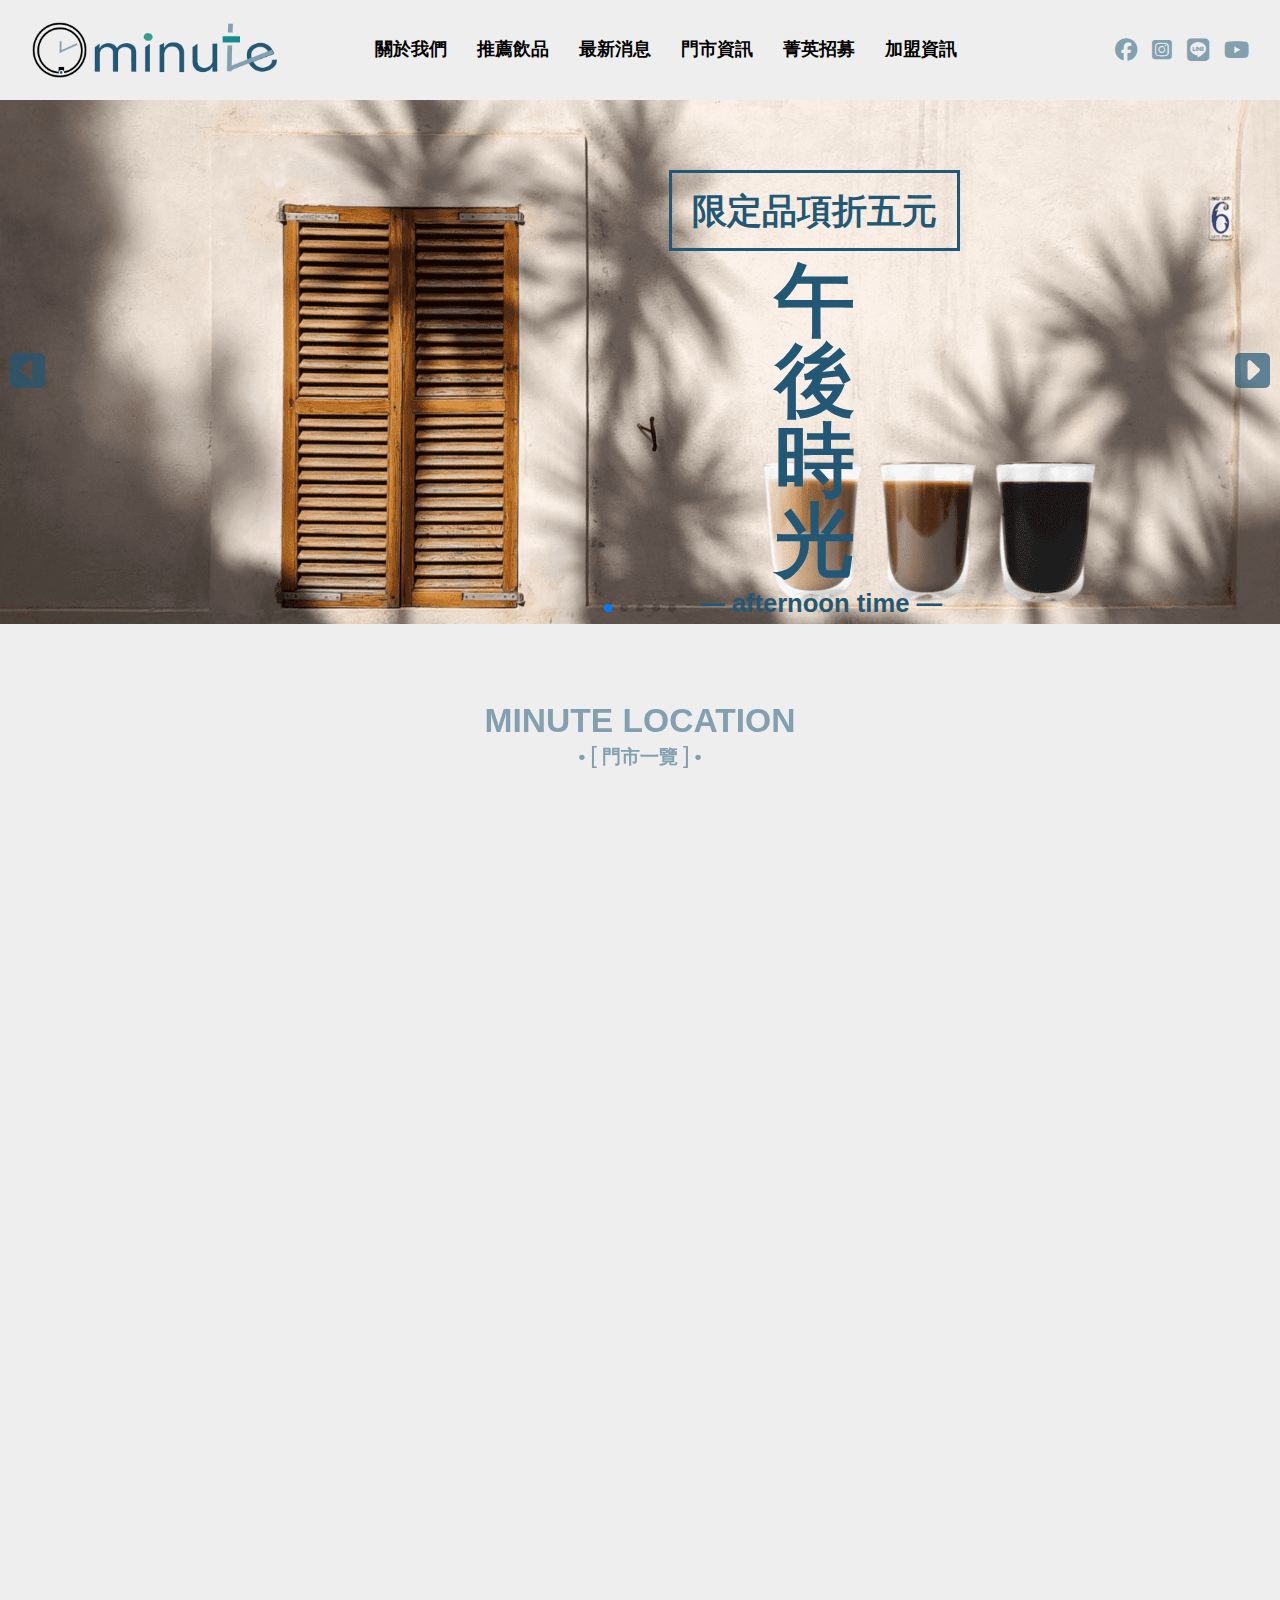
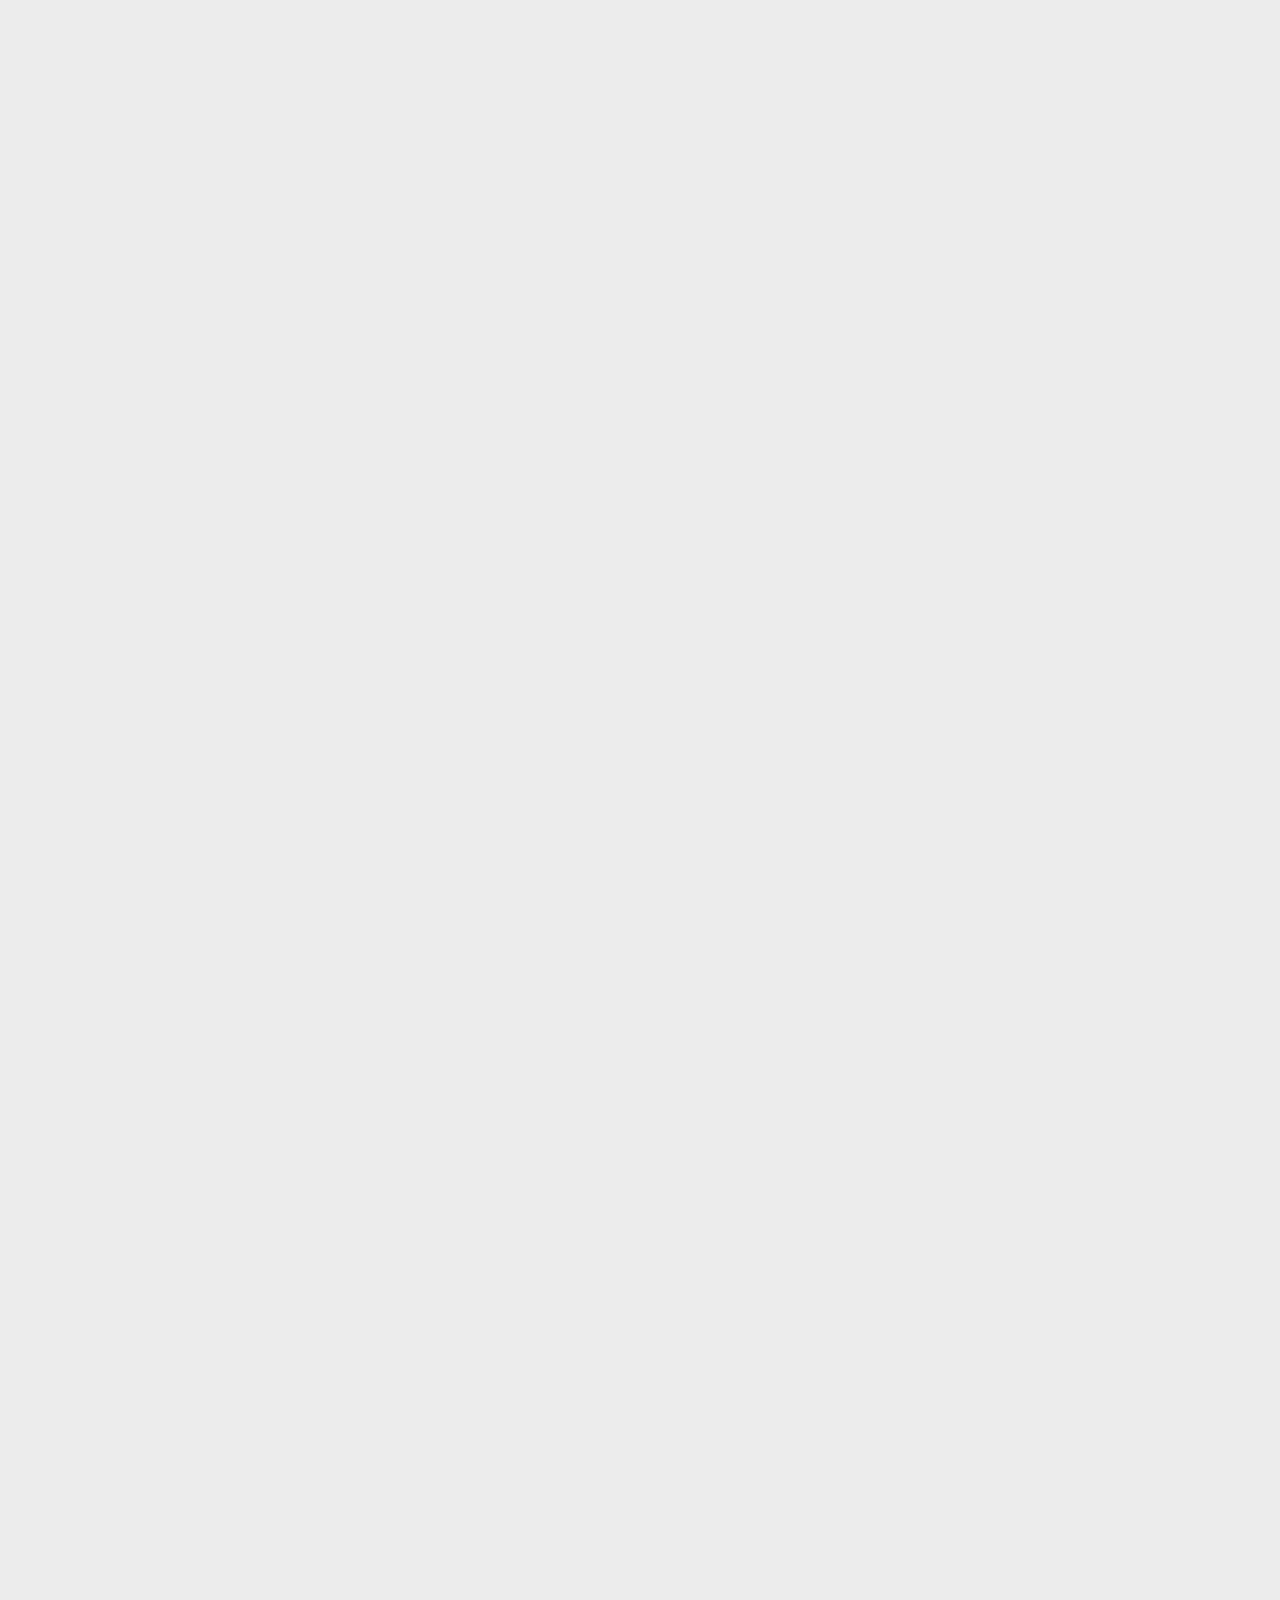
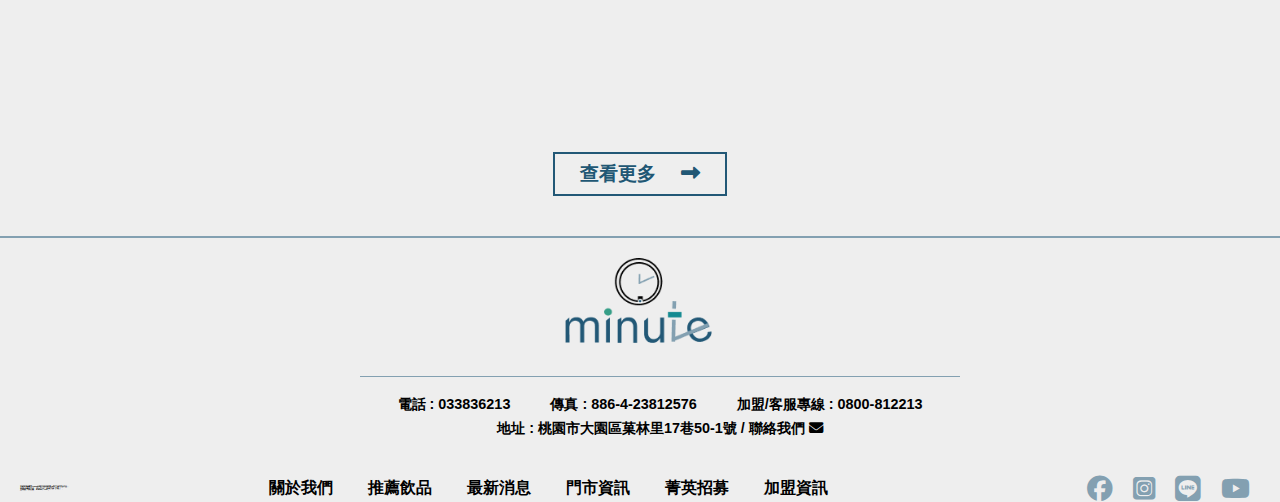
==== index.html @ 70ff66c8 "個專第一次上傳" ====
<!DOCTYPE html>
<html lang="en">
<head>
    <meta charset="UTF-8">
    <meta http-equiv="X-UA-Compatible" content="IE=edge">
    <meta name="viewport" content="width=device-width, initial-scale=1.0">
    <title>Document</title>
    <!-- font-awesome -->
    <link rel="stylesheet" href="https://cdnjs.cloudflare.com/ajax/libs/font-awesome/6.2.1/css/all.min.css">
    <!-- google fonts -->
    <link rel="preconnect" href="https://fonts.googleapis.com">
    <link rel="preconnect" href="https://fonts.gstatic.com" crossorigin>
    <link href="https://fonts.googleapis.com/css2?family=Noto+Sans+TC:wght@300;400;500;700&display=swap" rel="stylesheet">
    <!-- AOS -->
    <link href="https://unpkg.com/aos@2.3.1/dist/aos.css" rel="stylesheet">
    <!-- swiper -->
    <link rel="stylesheet" href="https://cdn.jsdelivr.net/npm/swiper@8/swiper-bundle.min.css"/>
    <!-- css主檔 -->
    <link rel="stylesheet" href="./css/common/header_footer.css">
    <link rel="stylesheet" href="./css/common/banner_breadcrumb.css">
    <link rel="stylesheet" href="./css/index.css">
</head>

<body>
    <!-- header navbar -->
    <header class="header_main">
        <nav class="header_nav">
            <a href="./index.html">
                <img class="nav_logo" src="./images/header/header-icon.png" alt="minute Tea-icon">
            </a>
            <ul class="nav_bar">
                <li><a href="./about.html">關於我們</a></li>
                <li><a href="./menu.html">推薦飲品</a></li>
                <li><a href="./news.html">最新消息</a></li>
                <li><a href="./store.html">門市資訊</a></li>
                <li><a href="./join-us.html">菁英招募</a></li>
                <li><a href="./chain.html">加盟資訊</a></li>
            </ul>
            <ul class="nav_icons">
                <li><a href="https://www.facebook.com/" target="_blank"><i class="fa-brands fa-facebook"></i></a></li>
                <li><a href="https://www.instagram.com/" target="_blank"><i class="fa-brands fa-square-instagram"></i></a></li>
                <li><a href="https://line.me/zh-hant/" target="_blank"><i class="fa-brands fa-line"></i></a></li>
                <li><a href="https://www.youtube.com/" target="_blank"><i class="fa-brands fa-youtube"></i></a></li>
            </ul>
        </nav>
    </header>

    <!-- banner -->
    <div class="swiper index_Swiper">
        <div class="swiper-wrapper">
            <div class="swiper-slide banner_slide">
                <div class="index_text index_text01">
                    <h1>限定品項折五元</h1>
                    <p>午後時光</p>
                    <p><span>&#8212;</span> afternoon time <span>&#8212;</span></p>
                </div>
                <img src="./images/index/banner01.png" alt="about_banner">
            </div>
            <div class="swiper-slide banner_slide">
                <div class="index_text index_text02">
                    <h1>指定品項買一送一</h1>
                    <p>週五限定</p>
                    <p><span>&#8212;</span> lemon juice <span>&#8212;</span></p>
                </div>
                <img src="./images/index/banner02.png" alt="about_banner">
            </div>
            <div class="swiper-slide banner_slide">
                <div class="index_text index_text03">
                    <h1>新品/杯折五元</h1>
                    <p>特調飲品</p>
                    <p><span>&#8212;</span> special drink <span>&#8212;</span></p>
                </div>
                <img src="./images/index/banner03.png" alt="about_banner">
            </div>
            <div class="swiper-slide banner_slide">
                <div class="index_text index_text04">
<!--                     <h1>限定品項折五元</h1>
                    <p>午後時光</p>
                    <p><span>&#8212;</span> Our partner <span>&#8212;</span></p> -->
                </div>
                <img src="./images/index/banner04.png" alt="about_banner">
            </div>
            <div class="swiper-slide banner_slide">
                <div class="index_text index_text05">
<!--                     <h1>限定品項折五元</h1>
                    <p>午後時光</p>
                    <p><span>&#8212;</span> Our partner <span>&#8212;</span></p> -->
                </div>
                <img src="./images/index/banner05.png" alt="about_banner">
            </div>
        </div>
        <div class="swiper-pagination"></div>
        <div class="arrow_right"><i class="fa-solid fa-square-caret-right"></i></div>
        <div class="arrow_left"><i class="fa-solid fa-square-caret-left"></i></div>

    </div>

    <!-- slide menu -->
    <div class="index_smenu_title"
    data-aos="fade-up"
    data-aos-easing="ease"
    data-aos-duration="1500"
    data-aos-delay="250"
    data-aos-once="true">
        <h1>MINUTE LOCATION</h1>
        <P><span>&#8226;</span>門市一覽<span>&#8226;</span></P>
    </div>     

    <div class="swiper mysmenu"
    data-aos="fade-up"
    data-aos-easing="ease"
    data-aos-duration="1500"
    data-aos-delay="250"
    data-aos-once="true">
        <div class="swiper-wrapper smenu_wrapper">

            <div class="swiper-slide smenu">
            <img src="./images/menu/menu01.png" alt="">
            </div>
            <div class="swiper-slide smenu">
                <img src="./images/menu/menu06.png" alt="">
            </div>
            <div class="swiper-slide smenu">
                <img src="./images/menu/menu07.png" alt="">
            </div>
            <div class="swiper-slide smenu">
                <img src="./images/menu/menu08.png" alt="">
            </div>
            <div class="swiper-slide smenu">
                <img src="./images/menu/menu09.png" alt="">
            </div>
            <div class="swiper-slide smenu">
                <img src="./images/menu/menu10.png" alt="">
            </div>
            <div class="swiper-slide smenu">
                <img src="./images/menu/menu11.png" alt="">
            </div>
            <div class="swiper-slide smenu">
                <img src="./images/menu/menu12.png" alt="">
            </div>
            <div class="swiper-slide smenu">
                <img src="./images/menu/menu13.png" alt="">
            </div>
            <div class="swiper-slide smenu">
                <img src="./images/menu/menu14.png" alt="">
            </div>
            <div class="swiper-slide smenu">
                <img src="./images/menu/menu15.png" alt="">
            </div>
            <div class="swiper-slide smenu">
                <img src="./images/menu/menu16.png" alt="">
            </div>
        </div>
            <div class="swiper-pagination smenu_pagination"></div>
            <div class="menu_links"><a href="./menu.html"><p>查看更多 <i class="fa-solid fa-right-long"></i></p></a></div>
    </div>

    <!-- hover menu -->
    <section>
        <div class="index_hmemu"
        data-aos="fade-up"
        data-aos-easing="ease"
        data-aos-duration="1500"
        data-aos-delay="150"
        data-aos-once="true">
            <div class="index_hmenu_title">
                <h1>FEATURE POINTS</h1>
                <P><span>&#8226;</span>飲品特點<span>&#8226;</span></P>
            </div>    
            <ul>
                <li>
                    <img class="index_hmemu_img item1" src="./images/index/hmenu-01.png" alt="img">
                    <div class="index_hmemu_content">
                        <img src="./images/index/hmenu-icon01.png" alt="">
                        <div class="hmemu_text">
                            <h1>古法鮮果熬煮</h1>
                            <p>天然香氣鮮味封存<br>
                            嚴選高品質時令鮮果手工壓榨,糖料熬煮,不添加任何香精與色素</p>
                        </div>
                    </div>
                </li>
                <li>
                    <img class="index_hmemu_img item2" src="./images/index/hmenu-02.png" alt="img">
                    <div class="index_hmemu_content">
                        <img src="./images/index/hmenu-icon02.png" alt="">
                        <div class="hmemu_text">
                            <h1>小農合作茶葉</h1>
                            <p>深入了解各種茶的特性與風味，借重老茶廠的深厚知識，並實際品茗各式茶
                               韻，讓沖泡出來的茶能展現出更完美香氣</p>
                        </div>
                    </div>
                </li>
                <li>
                    <img class="index_hmemu_img item3" src="./images/index/hmenu-03.png" alt="img">
                    <div class="index_hmemu_content">
                        <img src="./images/index/hmenu-icon03.png" alt="">
                        <div class="hmemu_text">
                            <h1>特調鮮奶奶霜</h1>
                            <p>雪白綿密的奶霜，是點綴也是主角<br>
                                不僅引領入口的驚喜，更突顯了茶韻的清香。
                                濃醇奶香味，來自鮮奶的添加，
                                除了不油膩，更帶點雲朵般的輕盈感。</p>
                        </div>
                    </div>
                </li>
                <li>
                    <img class="index_hmemu_img item4" src="./images/index/hmenu-04.jpg" alt="img">
                    <div class="index_hmemu_content">
                        <img src="./images/index/hmenu-icon04.png" alt="">
                        <div class="hmemu_text">
                            <h1>自家釀製茶凍</h1>
                            <p>重要的事都是麻煩的<br>
                                為了更貼近整體飲品的協調性，捲起衣袖，從源頭的煮茶開始，到果凍冷卻放置的時間，我們自己一步一步手工製作出屬於五桐的茶凍，口感更具Q度帶有清新茶香，讓飲品更具層次風味</p>
                        </div>
                    </div>
                </li>
                <li>
                    <img class="index_hmemu_img item5" src="./images/index/hmenu-05.png" alt="img">
                    <div class="index_hmemu_content">
                        <img src="./images/index/hmenu-icon05.png" alt="">
                        <div class="hmemu_text">
                            <h1>嚴選新鮮食材</h1>
                            <p>堅持，源自自然的新鮮感<br>
                                捨棄便捷好用的糖漿 ，門市自己努力挖果肉，拼命壓果汁，只為了讓大家喝到天然的好味道</p>
                        </div>
                    </div>
                </li>
            </ul>
        </div>
    </section>

    <!-- slide news -->
    <div class="index_hmenu_title"
    data-aos="fade-up"
    data-aos-easing="ease"
    data-aos-duration="1500"
    data-aos-delay="250"
    data-aos-once="true">
        <h1>OUR PRODUCTS</h1>
        <P><span>&#8226;</span>推薦飲品<span>&#8226;</span></P>
    </div> 
    <div class="swiper mySwiper"
    data-aos="fade-up"
    data-aos-easing="ease"
    data-aos-duration="1500"
    data-aos-delay="250"
    data-aos-once="true">
        <div class="swiper-wrapper">
            <div class="swiper-slide">
                <div class="news_box">
                    <img src="./images/news/news01.png" alt="menu">
                    <div class="news_box_text">
                        <h1>[門市開幕]</h1>
                        <h2>Minute Tea(中正店)</h2>
                        <p>Minute Tea(桃園中正店)</p>
                        <p>TEL:03-3836511</p>
                        <p>ADD:桃園市蘆竹區中正路42號</p>
                        <p>查看更多<i class="fa-solid fa-arrow-right"></i></p>
                    </div>
                    <div class="min_box">
                        <h1>12</h1>
                        <h2>NOV</h2>
                    </div>
                </div>
                <div class="news_box">
                    <img src="./images/news/news02.png" alt="menu">
                    <div class="news_box_text">
                        <h1>[門市開幕]</h1>
                        <h2>Minute Tea(三民店)</h2>
                        <p>Minute Tea(桃園三民店)</p>
                        <p>TEL:03-3836525</p>
                        <p>ADD:桃園市桃園區三民路20號</p>
                        <a href="#">
                            <p>查看更多<i class="fa-solid fa-arrow-right"></i></p>
                        </a>
                    </div>
                    <div class="min_box">
                        <h1>15</h1>
                        <h2>NOV</h2>
                    </div>
                </div>
            </div>    
            <div class="swiper-slide">
                <div class="news_box">
                    <img src="./images/news/news03.png" alt="menu">
                    <div class="news_box_text">
                        <h1>[門市開幕]</h1>
                        <h2>Minute Tea(南崁店)</h2>
                        <p>Minute Tea(桃園南崁店)</p>
                        <p>TEL:03-3836511</p>
                        <p>ADD:桃園市蘆竹區南崁路300號</p>
                        <a href="#">
                            <p>查看更多<i class="fa-solid fa-arrow-right"></i></p>
                        </a>
                    </div>
                    <div class="min_box">
                        <h1>26</h1>
                        <h2>MAY</h2>
                    </div>
                </div>
                <div class="news_box">
                    <img src="./images/news/news04.png" alt="menu">
                    <div class="news_box_text">
                        <h1>[門市開幕]</h1>
                        <h2>Minute Tea(ATT店)</h2>
                        <p>Minute Tea(桃園ATT店)</p>
                        <p>TEL:03-3636525</p>
                        <p>ADD:桃園市蘆竹區中正路147號</p>
                        <a href="#">
                            <p>查看更多<i class="fa-solid fa-arrow-right"></i></p>
                        </a>
                    </div>
                    <div class="min_box">
                        <h1>10</h1>
                        <h2>DEM</h2>
                    </div>
                </div>
            </div>
            <div class="swiper-slide"> 
                <div class="news_box">
                    <img src="./images/news/news05.png" alt="menu">
                    <div class="news_box_text">
                        <h1>[門市開幕]</h1>
                        <h2>Minute Tea(芝山店)</h2>
                        <p>Minute Tea(台北芝山店)</p>
                        <p>TEL:03-355522</p>
                        <p>ADD:台北市內湖區東湖路23號</p>
                        <a href="#">
                            <p>查看更多<i class="fa-solid fa-arrow-right"></i></p>
                        </a>
                    </div>
                    <div class="min_box">
                        <h1>12</h1>
                        <h2>MAY</h2>
                    </div>
                </div>  
                <div class="news_box">
                    <img src="./images/news/news06.png" alt="menu">
                    <div class="news_box_text">
                        <h1>[門市開幕]</h1>
                        <h2>Minute Tea(公館店)</h2>
                        <p>Minute Tea(台北公館店)</p>
                        <p>TEL:03-3836511</p>
                        <p>ADD:台北市士林區德行西路154號</p>
                        <a href="#">
                            <p>查看更多<i class="fa-solid fa-arrow-right"></i></p>
                        </a>
                    </div>
                    <div class="min_box">
                        <h1>22</h1>
                        <h2>MAY</h2>
                    </div>
                </div>
            </div>     
        </div>
        
        <div class="swiper-pagination newsbtn_pagination"></div>
        <div class="arrow_right_news"><i class="fa-solid fa-right-long"></i></div>
        <div class="arrow_left_news"><i class="fa-solid fa-left-long"></i></div>
        <div class="new_links"><a href="./news.html"><p>查看更多 <i class="fa-solid fa-right-long"></i></p></a></div>
    </div>

    <!-- filter store -->
    <section>
        <!-- 上方導覽列 -->
        <div class="store_wrapper"
        data-aos="fade-up"
        data-aos-easing="ease"
        data-aos-duration="1500"
        data-aos-delay="250"
        data-aos-once="true">
            <div class="index_news_title">
                <h1>MINUTE LOCATION</h1>
                <P><span>&#8226;</span>門市一覽<span>&#8226;</span></P>
            </div> 
        <!-- 主要內容 -->    
            <div class="store_content"
            data-aos="fade-up"
            data-aos-easing="ease"
            data-aos-duration="1500"
            data-aos-delay="250"
            data-aos-once="true">
                <div class="store_text  store_text_nav">
                    <div class="store_left">
                        <h1>門市名稱</h1>
                        <h1>電話</h1>
                        <h1>地址</h1>
                    </div>
                    <div class="store_right">
                        <p>撥號</p>
                        <p>導航</p>
                    </div>
                </div>
            </div>
            <div class="store_text_wrapper"
            data-aos="fade-up"
            data-aos-easing="ease"
            data-aos-duration="1500"
            data-aos-delay="250"
            data-aos-once="true">   
                <div class="store_text">
                    <div class="store_left">
                        <h2>台北 饒河店</h2>
                        <p>02-270903</p>
                        <p>台北市大安區通化街121號</p>
                    </div>
                    <div class="store_right">
                        <a href="tel:0989541162" target="_blank"><i class="fa-solid fa-phone"></i></a>
                        <a href="https://www.google.com.tw/maps/place/%E7%B7%AF%E8%82%B2TibaMe%E9%99%84%E8%A8%AD%E5%8F%B0%E5%8C%97%E8%81%B7%E8%A8%93%E4%B8%AD%E5%BF%83/@25.052128,121.5410589,17z/data=!3m2!4b1!5s0x3442abddfc0bc85f:0x547998e4a2421286!4m5!3m4!1s0x3442abe6b0446815:0xf006dde8c27afcc7!8m2!3d25.052128!4d121.5432529?hl=zh-TW" target="_blank"><i class="fa-solid fa-location-dot"></i></a> 
                    </div>
                </div>
                <div class="store_text">
                    <div class="store_left">
                        <h2>台北 西門店</h2>
                        <p>02-239555</p>
                        <p>台北市松山區八德路四段73號</p>
                    </div>
                    <div class="store_right">
                        <a href="tel:0989541162" target="_blank"><i class="fa-solid fa-phone"></i></a>
                        <a href="https://www.google.com.tw/maps/place/%E7%B7%AF%E8%82%B2TibaMe%E9%99%84%E8%A8%AD%E5%8F%B0%E5%8C%97%E8%81%B7%E8%A8%93%E4%B8%AD%E5%BF%83/@25.052128,121.5410589,17z/data=!3m2!4b1!5s0x3442abddfc0bc85f:0x547998e4a2421286!4m5!3m4!1s0x3442abe6b0446815:0xf006dde8c27afcc7!8m2!3d25.052128!4d121.5432529?hl=zh-TW" target="_blank"><i class="fa-solid fa-location-dot"></i></a> 
                    </div>
                </div>
                <div class="store_text">
                    <div class="store_left">
                        <h2>台北 公館店</h2>
                        <p>02-259318</p>
                        <p>台北市士林區德行西路154號</p>
                    </div>
                    <div class="store_right">
                        <a href="tel:0989541162" target="_blank"><i class="fa-solid fa-phone"></i></a>
                        <a href="https://www.google.com.tw/maps/place/%E7%B7%AF%E8%82%B2TibaMe%E9%99%84%E8%A8%AD%E5%8F%B0%E5%8C%97%E8%81%B7%E8%A8%93%E4%B8%AD%E5%BF%83/@25.052128,121.5410589,17z/data=!3m2!4b1!5s0x3442abddfc0bc85f:0x547998e4a2421286!4m5!3m4!1s0x3442abe6b0446815:0xf006dde8c27afcc7!8m2!3d25.052128!4d121.5432529?hl=zh-TW" target="_blank"><i class="fa-solid fa-location-dot"></i></a> 
                    </div>
                </div>
                <div class="store_text">
                    <div class="store_left">
                        <h2>台北 芝山店</h2>
                        <p>02-223566</p>
                        <p>台北市內湖區東湖路23號</p>
                    </div>
                    <div class="store_right">
                        <a href="tel:0989541162" target="_blank"><i class="fa-solid fa-phone"></i></a>
                        <a href="https://www.google.com.tw/maps/place/%E7%B7%AF%E8%82%B2TibaMe%E9%99%84%E8%A8%AD%E5%8F%B0%E5%8C%97%E8%81%B7%E8%A8%93%E4%B8%AD%E5%BF%83/@25.052128,121.5410589,17z/data=!3m2!4b1!5s0x3442abddfc0bc85f:0x547998e4a2421286!4m5!3m4!1s0x3442abe6b0446815:0xf006dde8c27afcc7!8m2!3d25.052128!4d121.5432529?hl=zh-TW" target="_blank"><i class="fa-solid fa-location-dot"></i></a> 
                    </div>
                </div>
                <div class="store_text">
                    <div class="store_left">
                        <h2>台北 開封店</h2>
                        <p>02-269173</p>
                        <p>台北市羅斯福路3段16巷5-1號</p>
                    </div>
                    <div class="store_right">
                        <a href="tel:0989541162" target="_blank"><i class="fa-solid fa-phone"></i></a>
                        <a href="https://www.google.com.tw/maps/place/%E7%B7%AF%E8%82%B2TibaMe%E9%99%84%E8%A8%AD%E5%8F%B0%E5%8C%97%E8%81%B7%E8%A8%93%E4%B8%AD%E5%BF%83/@25.052128,121.5410589,17z/data=!3m2!4b1!5s0x3442abddfc0bc85f:0x547998e4a2421286!4m5!3m4!1s0x3442abe6b0446815:0xf006dde8c27afcc7!8m2!3d25.052128!4d121.5432529?hl=zh-TW" target="_blank"><i class="fa-solid fa-location-dot"></i></a> 
                    </div>
                </div>
                <div class="store_text">
                    <div class="store_left">
                        <h2>台北 內湖店</h2>
                        <p>02-260900</p>
                        <p>台北市文山區景文街14號</p>
                    </div>
                    <div class="store_right">
                        <a href="tel:0989541162" target="_blank"><i class="fa-solid fa-phone"></i></a>
                        <a href="https://www.google.com.tw/maps/place/%E7%B7%AF%E8%82%B2TibaMe%E9%99%84%E8%A8%AD%E5%8F%B0%E5%8C%97%E8%81%B7%E8%A8%93%E4%B8%AD%E5%BF%83/@25.052128,121.5410589,17z/data=!3m2!4b1!5s0x3442abddfc0bc85f:0x547998e4a2421286!4m5!3m4!1s0x3442abe6b0446815:0xf006dde8c27afcc7!8m2!3d25.052128!4d121.5432529?hl=zh-TW" target="_blank"><i class="fa-solid fa-location-dot"></i></a> 
                    </div>
                </div>
                <div class="store_text">
                    <div class="store_left">
                        <h2>桃園 中正店</h2>
                        <p>02-249050</p>
                        <p>桃園市桃園區中正路53號</p>
                    </div>
                    <div class="store_right">
                        <a href="tel:0989541162" target="_blank"><i class="fa-solid fa-phone"></i></a>
                        <a href="https://www.google.com.tw/maps/place/%E7%B7%AF%E8%82%B2TibaMe%E9%99%84%E8%A8%AD%E5%8F%B0%E5%8C%97%E8%81%B7%E8%A8%93%E4%B8%AD%E5%BF%83/@25.052128,121.5410589,17z/data=!3m2!4b1!5s0x3442abddfc0bc85f:0x547998e4a2421286!4m5!3m4!1s0x3442abe6b0446815:0xf006dde8c27afcc7!8m2!3d25.052128!4d121.5432529?hl=zh-TW" target="_blank"><i class="fa-solid fa-location-dot"></i></a> 
                    </div>
                </div>
                <div class="store_text">
                    <div class="store_left">
                        <h2>桃園 南崁店</h2>
                        <p>02-209500</p>
                        <p>桃園市桃園區中正路83號</p>
                    </div>
                    <div class="store_right">
                        <a href="tel:0989541162" target="_blank"><i class="fa-solid fa-phone"></i></a>
                        <a href="https://www.google.com.tw/maps/place/%E7%B7%AF%E8%82%B2TibaMe%E9%99%84%E8%A8%AD%E5%8F%B0%E5%8C%97%E8%81%B7%E8%A8%93%E4%B8%AD%E5%BF%83/@25.052128,121.5410589,17z/data=!3m2!4b1!5s0x3442abddfc0bc85f:0x547998e4a2421286!4m5!3m4!1s0x3442abe6b0446815:0xf006dde8c27afcc7!8m2!3d25.052128!4d121.5432529?hl=zh-TW" target="_blank"><i class="fa-solid fa-location-dot"></i></a> 
                    </div>
                </div>
                <div class="store_text">
                    <div class="store_left">
                        <h2>桃園 大竹店</h2>
                        <p>02-253158</p>
                        <p>桃園市蘆竹區大竹路42號1樓</p>
                    </div>
                    <div class="store_right">
                        <a href="tel:0989541162" target="_blank"><i class="fa-solid fa-phone"></i></a>
                        <a href="https://www.google.com.tw/maps/place/%E7%B7%AF%E8%82%B2TibaMe%E9%99%84%E8%A8%AD%E5%8F%B0%E5%8C%97%E8%81%B7%E8%A8%93%E4%B8%AD%E5%BF%83/@25.052128,121.5410589,17z/data=!3m2!4b1!5s0x3442abddfc0bc85f:0x547998e4a2421286!4m5!3m4!1s0x3442abe6b0446815:0xf006dde8c27afcc7!8m2!3d25.052128!4d121.5432529?hl=zh-TW" target="_blank"><i class="fa-solid fa-location-dot"></i></a> 
                    </div>
                </div>
                <div class="store_text">
                    <div class="store_left">
                        <h2>桃園 ATT店</h2>
                        <p>02-259158</p>
                        <p>桃園市桃園區中正路147號</p>
                    </div>
                    <div class="store_right">
                        <a href="tel:0989541162" target="_blank"><i class="fa-solid fa-phone"></i></a>
                        <a href="https://www.google.com.tw/maps/place/%E7%B7%AF%E8%82%B2TibaMe%E9%99%84%E8%A8%AD%E5%8F%B0%E5%8C%97%E8%81%B7%E8%A8%93%E4%B8%AD%E5%BF%83/@25.052128,121.5410589,17z/data=!3m2!4b1!5s0x3442abddfc0bc85f:0x547998e4a2421286!4m5!3m4!1s0x3442abe6b0446815:0xf006dde8c27afcc7!8m2!3d25.052128!4d121.5432529?hl=zh-TW" target="_blank"><i class="fa-solid fa-location-dot"></i></a> 
                    </div>
                </div>
                <div class="store_text">
                    <div class="store_left">
                        <h2>新竹 光華店</h2>
                        <p>02-239358</p>
                        <p>新竹市北區光華街12-1號一樓</p>
                    </div>
                    <div class="store_right">
                        <a href="tel:0989541162" target="_blank"><i class="fa-solid fa-phone"></i></a>
                        <a href="https://www.google.com.tw/maps/place/%E7%B7%AF%E8%82%B2TibaMe%E9%99%84%E8%A8%AD%E5%8F%B0%E5%8C%97%E8%81%B7%E8%A8%93%E4%B8%AD%E5%BF%83/@25.052128,121.5410589,17z/data=!3m2!4b1!5s0x3442abddfc0bc85f:0x547998e4a2421286!4m5!3m4!1s0x3442abe6b0446815:0xf006dde8c27afcc7!8m2!3d25.052128!4d121.5432529?hl=zh-TW" target="_blank"><i class="fa-solid fa-location-dot"></i></a> 
                    </div>
                </div>
                <div class="store_text">
                    <div class="store_left">
                        <h2>新竹 食品店</h2>
                        <p>02-289158</p>
                        <p>新竹市食品路12號</p>
                    </div>
                    <div class="store_right">
                        <a href="tel:0989541162" target="_blank"><i class="fa-solid fa-phone"></i></a>
                        <a href="https://www.google.com.tw/maps/place/%E7%B7%AF%E8%82%B2TibaMe%E9%99%84%E8%A8%AD%E5%8F%B0%E5%8C%97%E8%81%B7%E8%A8%93%E4%B8%AD%E5%BF%83/@25.052128,121.5410589,17z/data=!3m2!4b1!5s0x3442abddfc0bc85f:0x547998e4a2421286!4m5!3m4!1s0x3442abe6b0446815:0xf006dde8c27afcc7!8m2!3d25.052128!4d121.5432529?hl=zh-TW" target="_blank"><i class="fa-solid fa-location-dot"></i></a> 
                    </div>
                </div>
                <div class="store_text">
                    <div class="store_left">
                        <h2>基隆 仁三店</h2>
                        <p>02-269158</p>
                        <p>基隆市仁愛區仁三路178號</p>
                    </div>
                    <div class="store_right">
                        <a href="tel:0989541162" target="_blank"><i class="fa-solid fa-phone"></i></a>
                        <a href="https://www.google.com.tw/maps/place/%E7%B7%AF%E8%82%B2TibaMe%E9%99%84%E8%A8%AD%E5%8F%B0%E5%8C%97%E8%81%B7%E8%A8%93%E4%B8%AD%E5%BF%83/@25.052128,121.5410589,17z/data=!3m2!4b1!5s0x3442abddfc0bc85f:0x547998e4a2421286!4m5!3m4!1s0x3442abe6b0446815:0xf006dde8c27afcc7!8m2!3d25.052128!4d121.5432529?hl=zh-TW" target="_blank"><i class="fa-solid fa-location-dot"></i></a> 
                    </div>
                </div>
                <div class="store_text">
                    <div class="store_left">
                        <h2>台北 饒河店</h2>
                        <p>02-270903</p>
                        <p>台北市大安區通化街121號</p>
                    </div>
                    <div class="store_right">
                        <a href="tel:0989541162" target="_blank"><i class="fa-solid fa-phone"></i></a>
                        <a href="https://www.google.com.tw/maps/place/%E7%B7%AF%E8%82%B2TibaMe%E9%99%84%E8%A8%AD%E5%8F%B0%E5%8C%97%E8%81%B7%E8%A8%93%E4%B8%AD%E5%BF%83/@25.052128,121.5410589,17z/data=!3m2!4b1!5s0x3442abddfc0bc85f:0x547998e4a2421286!4m5!3m4!1s0x3442abe6b0446815:0xf006dde8c27afcc7!8m2!3d25.052128!4d121.5432529?hl=zh-TW" target="_blank"><i class="fa-solid fa-location-dot"></i></a> 
                    </div>
                </div>
                <div class="store_text">
                    <div class="store_left">
                        <h2>台北 西門店</h2>
                        <p>02-239555</p>
                        <p>台北市松山區八德路四段73號</p>
                    </div>
                    <div class="store_right">
                        <a href="tel:0989541162" target="_blank"><i class="fa-solid fa-phone"></i></a>
                        <a href="https://www.google.com.tw/maps/place/%E7%B7%AF%E8%82%B2TibaMe%E9%99%84%E8%A8%AD%E5%8F%B0%E5%8C%97%E8%81%B7%E8%A8%93%E4%B8%AD%E5%BF%83/@25.052128,121.5410589,17z/data=!3m2!4b1!5s0x3442abddfc0bc85f:0x547998e4a2421286!4m5!3m4!1s0x3442abe6b0446815:0xf006dde8c27afcc7!8m2!3d25.052128!4d121.5432529?hl=zh-TW" target="_blank"><i class="fa-solid fa-location-dot"></i></a> 
                    </div>
                </div>
                <div class="store_text">
                    <div class="store_left">
                        <h2>台北 公館店</h2>
                        <p>02-259318</p>
                        <p>台北市士林區德行西路154號</p>
                    </div>
                    <div class="store_right">
                        <a href="tel:0989541162" target="_blank"><i class="fa-solid fa-phone"></i></a>
                        <a href="https://www.google.com.tw/maps/place/%E7%B7%AF%E8%82%B2TibaMe%E9%99%84%E8%A8%AD%E5%8F%B0%E5%8C%97%E8%81%B7%E8%A8%93%E4%B8%AD%E5%BF%83/@25.052128,121.5410589,17z/data=!3m2!4b1!5s0x3442abddfc0bc85f:0x547998e4a2421286!4m5!3m4!1s0x3442abe6b0446815:0xf006dde8c27afcc7!8m2!3d25.052128!4d121.5432529?hl=zh-TW" target="_blank"><i class="fa-solid fa-location-dot"></i></a> 
                    </div>
                </div>
                <div class="store_text">
                    <div class="store_left">
                        <h2>台北 芝山店</h2>
                        <p>02-223566</p>
                        <p>台北市內湖區東湖路23號</p>
                    </div>
                    <div class="store_right">
                        <a href="tel:0989541162" target="_blank"><i class="fa-solid fa-phone"></i></a>
                        <a href="https://www.google.com.tw/maps/place/%E7%B7%AF%E8%82%B2TibaMe%E9%99%84%E8%A8%AD%E5%8F%B0%E5%8C%97%E8%81%B7%E8%A8%93%E4%B8%AD%E5%BF%83/@25.052128,121.5410589,17z/data=!3m2!4b1!5s0x3442abddfc0bc85f:0x547998e4a2421286!4m5!3m4!1s0x3442abe6b0446815:0xf006dde8c27afcc7!8m2!3d25.052128!4d121.5432529?hl=zh-TW" target="_blank"><i class="fa-solid fa-location-dot"></i></a> 
                    </div>
                </div>
                <div class="store_text">
                    <div class="store_left">
                        <h2>台北 開封店</h2>
                        <p>02-269173</p>
                        <p>台北市羅斯福路3段16巷5-1號</p>
                    </div>
                    <div class="store_right">
                        <a href="tel:0989541162" target="_blank"><i class="fa-solid fa-phone"></i></a>
                        <a href="https://www.google.com.tw/maps/place/%E7%B7%AF%E8%82%B2TibaMe%E9%99%84%E8%A8%AD%E5%8F%B0%E5%8C%97%E8%81%B7%E8%A8%93%E4%B8%AD%E5%BF%83/@25.052128,121.5410589,17z/data=!3m2!4b1!5s0x3442abddfc0bc85f:0x547998e4a2421286!4m5!3m4!1s0x3442abe6b0446815:0xf006dde8c27afcc7!8m2!3d25.052128!4d121.5432529?hl=zh-TW" target="_blank"><i class="fa-solid fa-location-dot"></i></a> 
                    </div>
                </div>
                <div class="store_text">
                    <div class="store_left">
                        <h2>台北 內湖店</h2>
                        <p>02-260900</p>
                        <p>台北市文山區景文街14號</p>
                    </div>
                    <div class="store_right">
                        <a href="tel:0989541162" target="_blank"><i class="fa-solid fa-phone"></i></a>
                        <a href="https://www.google.com.tw/maps/place/%E7%B7%AF%E8%82%B2TibaMe%E9%99%84%E8%A8%AD%E5%8F%B0%E5%8C%97%E8%81%B7%E8%A8%93%E4%B8%AD%E5%BF%83/@25.052128,121.5410589,17z/data=!3m2!4b1!5s0x3442abddfc0bc85f:0x547998e4a2421286!4m5!3m4!1s0x3442abe6b0446815:0xf006dde8c27afcc7!8m2!3d25.052128!4d121.5432529?hl=zh-TW" target="_blank"><i class="fa-solid fa-location-dot"></i></a> 
                    </div>
                </div>
                <div class="store_text">
                    <div class="store_left">
                        <h2>桃園 中正店</h2>
                        <p>02-249050</p>
                        <p>桃園市桃園區中正路53號</p>
                    </div>
                    <div class="store_right">
                        <a href="tel:0989541162" target="_blank"><i class="fa-solid fa-phone"></i></a>
                        <a href="https://www.google.com.tw/maps/place/%E7%B7%AF%E8%82%B2TibaMe%E9%99%84%E8%A8%AD%E5%8F%B0%E5%8C%97%E8%81%B7%E8%A8%93%E4%B8%AD%E5%BF%83/@25.052128,121.5410589,17z/data=!3m2!4b1!5s0x3442abddfc0bc85f:0x547998e4a2421286!4m5!3m4!1s0x3442abe6b0446815:0xf006dde8c27afcc7!8m2!3d25.052128!4d121.5432529?hl=zh-TW" target="_blank"><i class="fa-solid fa-location-dot"></i></a> 
                    </div>
                </div>
                <div class="store_text">
                    <div class="store_left">
                        <h2>桃園 南崁店</h2>
                        <p>02-209500</p>
                        <p>桃園市桃園區中正路83號</p>
                    </div>
                    <div class="store_right">
                        <a href="tel:0989541162" target="_blank"><i class="fa-solid fa-phone"></i></a>
                        <a href="https://www.google.com.tw/maps/place/%E7%B7%AF%E8%82%B2TibaMe%E9%99%84%E8%A8%AD%E5%8F%B0%E5%8C%97%E8%81%B7%E8%A8%93%E4%B8%AD%E5%BF%83/@25.052128,121.5410589,17z/data=!3m2!4b1!5s0x3442abddfc0bc85f:0x547998e4a2421286!4m5!3m4!1s0x3442abe6b0446815:0xf006dde8c27afcc7!8m2!3d25.052128!4d121.5432529?hl=zh-TW" target="_blank"><i class="fa-solid fa-location-dot"></i></a> 
                    </div>
                </div>
                <div class="store_text">
                    <div class="store_left">
                        <h2>桃園 大竹店</h2>
                        <p>02-253158</p>
                        <p>桃園市蘆竹區大竹路42號1樓</p>
                    </div>
                    <div class="store_right">
                        <a href="tel:0989541162" target="_blank"><i class="fa-solid fa-phone"></i></a>
                        <a href="https://www.google.com.tw/maps/place/%E7%B7%AF%E8%82%B2TibaMe%E9%99%84%E8%A8%AD%E5%8F%B0%E5%8C%97%E8%81%B7%E8%A8%93%E4%B8%AD%E5%BF%83/@25.052128,121.5410589,17z/data=!3m2!4b1!5s0x3442abddfc0bc85f:0x547998e4a2421286!4m5!3m4!1s0x3442abe6b0446815:0xf006dde8c27afcc7!8m2!3d25.052128!4d121.5432529?hl=zh-TW" target="_blank"><i class="fa-solid fa-location-dot"></i></a> 
                    </div>
                </div>
                <div class="store_text">
                    <div class="store_left">
                        <h2>桃園 ATT店</h2>
                        <p>02-259158</p>
                        <p>桃園市桃園區中正路147號</p>
                    </div>
                    <div class="store_right">
                        <a href="tel:0989541162" target="_blank"><i class="fa-solid fa-phone"></i></a>
                        <a href="https://www.google.com.tw/maps/place/%E7%B7%AF%E8%82%B2TibaMe%E9%99%84%E8%A8%AD%E5%8F%B0%E5%8C%97%E8%81%B7%E8%A8%93%E4%B8%AD%E5%BF%83/@25.052128,121.5410589,17z/data=!3m2!4b1!5s0x3442abddfc0bc85f:0x547998e4a2421286!4m5!3m4!1s0x3442abe6b0446815:0xf006dde8c27afcc7!8m2!3d25.052128!4d121.5432529?hl=zh-TW" target="_blank"><i class="fa-solid fa-location-dot"></i></a> 
                    </div>
                </div>
                <div class="store_text">
                    <div class="store_left">
                        <h2>新竹 光華店</h2>
                        <p>02-239358</p>
                        <p>新竹市北區光華街12-1號一樓</p>
                    </div>
                    <div class="store_right">
                        <a href="tel:0989541162" target="_blank"><i class="fa-solid fa-phone"></i></a>
                        <a href="https://www.google.com.tw/maps/place/%E7%B7%AF%E8%82%B2TibaMe%E9%99%84%E8%A8%AD%E5%8F%B0%E5%8C%97%E8%81%B7%E8%A8%93%E4%B8%AD%E5%BF%83/@25.052128,121.5410589,17z/data=!3m2!4b1!5s0x3442abddfc0bc85f:0x547998e4a2421286!4m5!3m4!1s0x3442abe6b0446815:0xf006dde8c27afcc7!8m2!3d25.052128!4d121.5432529?hl=zh-TW" target="_blank"><i class="fa-solid fa-location-dot"></i></a> 
                    </div>
                </div>
                <div class="store_text">
                    <div class="store_left">
                        <h2>新竹 食品店</h2>
                        <p>02-289158</p>
                        <p>新竹市食品路12號</p>
                    </div>
                    <div class="store_right">
                        <a href="tel:0989541162" target="_blank"><i class="fa-solid fa-phone"></i></a>
                        <a href="https://www.google.com.tw/maps/place/%E7%B7%AF%E8%82%B2TibaMe%E9%99%84%E8%A8%AD%E5%8F%B0%E5%8C%97%E8%81%B7%E8%A8%93%E4%B8%AD%E5%BF%83/@25.052128,121.5410589,17z/data=!3m2!4b1!5s0x3442abddfc0bc85f:0x547998e4a2421286!4m5!3m4!1s0x3442abe6b0446815:0xf006dde8c27afcc7!8m2!3d25.052128!4d121.5432529?hl=zh-TW" target="_blank"><i class="fa-solid fa-location-dot"></i></a> 
                    </div>
                </div>
                <div class="store_text">
                    <div class="store_left">
                        <h2>基隆 仁三店</h2>
                        <p>02-269158</p>
                        <p>基隆市仁愛區仁三路178號</p>
                    </div>
                    <div class="store_right">
                        <a href="tel:0989541162" target="_blank"><i class="fa-solid fa-phone"></i></a>
                        <a href="https://www.google.com.tw/maps/place/%E7%B7%AF%E8%82%B2TibaMe%E9%99%84%E8%A8%AD%E5%8F%B0%E5%8C%97%E8%81%B7%E8%A8%93%E4%B8%AD%E5%BF%83/@25.052128,121.5410589,17z/data=!3m2!4b1!5s0x3442abddfc0bc85f:0x547998e4a2421286!4m5!3m4!1s0x3442abe6b0446815:0xf006dde8c27afcc7!8m2!3d25.052128!4d121.5432529?hl=zh-TW" target="_blank"><i class="fa-solid fa-location-dot"></i></a> 
                    </div>
                </div>
            </div>     
        </div>
    </section>
    <div class="store_links"><a href="./store.html"><p>查看更多 <i class="fa-solid fa-right-long"></i></p></a></div>
    


    <!-- footer -->
    <footer class="about_footer">
        <nav class="footer_nav">
            <div class="footer_center">
                <a class="footer_logo" href="./index.html">
                    <img class="footer_nav_logo" src="./images/footer/footer-logo.png" alt="minute Tea-icon">
                </a>
                <div class="footer_boder"></div>
                <ul class="footer_connect">
                    <li>
                        <p>電話 : 033836213</p>
                    </li>
                    <li>
                        <p>傳真 : 886-4-23812576</p>
                    </li>
                    <li>
                        <p>加盟/客服專線 : 0800-812213</p>
                    </li>
                    <li>
                        <a href="mailto:h0989541162@gmail.com">地址 : 桃園市大園區菓林里17巷50-1號  / 聯絡我們 <i class="fa-solid fa-envelope"></i></a>
                    </li>
                </ul>
            </div>
            <div class="footer_btm">
                <p>本網站為緯育TibaMe前端工程師班第82期學員專題作品，<br>本平台僅供學習、展示之
                    用。參考資源: 大苑子 、<br>五桐號、茶湯會、Q Buger、lkea 。</p>
                <ul class="footer_nav_bar">
                    <li><a href="./about.html">關於我們</a></li>
                    <li><a href="./menu.html">推薦飲品</a></li>
                    <li><a href="./news.html">最新消息</a></li>
                    <li><a href="./store.html">門市資訊</a></li>
                    <li><a href="./join-us.html">菁英招募</a></li>
                    <li><a href="./chain.html">加盟資訊</a></li>
                </ul>

                <ul class="footer_nav_icons">
                    <li><a href="https://www.facebook.com/" target="_blank"><i class="fa-brands fa-facebook"></i></a></li>
                    <li><a href="https://www.instagram.com/" target="_blank"><i class="fa-brands fa-square-instagram"></i></a></li>
                    <li><a href="https://line.me/zh-hant/" target="_blank"><i class="fa-brands fa-line"></i></a></li>
                    <li><a href="https://www.youtube.com/" target="_blank"><i class="fa-brands fa-youtube"></i></a></li>
                </ul>
            </div>
        </nav>
    </footer> 

    <!-- AOS.js -->
    <script src="https://unpkg.com/aos@2.3.1/dist/aos.js"></script>
    <script>AOS.init();</script>

    <!-- swiper.js -->
    <script src="https://cdn.jsdelivr.net/npm/swiper@8/swiper-bundle.min.js"></script>
    <script src="./javascript/index.js"></script>

</body>
</html>
---- css/common/header_footer.css ----
@import url(./common/reset.css);

html{
    font-size: 62.5%;
    overflow-x: hidden;
}

body{
    font-family: Helvetica Neue, Helvetica, Arial, sans-serif;
}

/* header navbar */
.header_nav{
    display: flex;
    align-items: center;
    height: 100px;
    justify-content: space-around; 
}

.nav_logo{
    display: block;
    max-width: 250px;
}

.nav_bar{
    display: flex;
    margin-right: 80px;
}

.nav_bar li a{
    padding-left: 30px;
    font-size: 1.1rem;
    font-weight: bold;
    display: block;
    text-decoration: none;
    color: #000;
}

.nav_bar li a:hover{
    color: #215774;
}

.nav_icons{
    display: flex;
}

.nav_icons i{
    padding-left: 15px;
    color: #83A0B1;
    font-size: 1.4rem;
}

/* footer */
.about_footer{
    border-top: 2px solid #83A0B1;
}

.footer_center{
    display: flex;
    flex-direction: column;
    align-items: center;
    padding-top: 20px;
    margin-bottom: 40px;
}

.footer_nav_logo{
    display: block;
    max-width: 150px;
    margin-bottom: 30px;
}

.footer_boder{
    width: 600px;
    border-bottom: 1px solid #83A0B1;
    margin-bottom: 20px;
    margin-left: 40px;
}

.footer_connect{
    display: flex;
    flex-wrap: wrap;
    justify-content: center;
    max-width: 600px;
}

.footer_connect li{
    padding-left: 40px;
    font-size: .9rem;
    font-weight: bold;
}

.footer_connect li p{
    padding-bottom: 10px;
}

.footer_connect a{
    text-decoration: none;
    
    color: #000;
}

.footer_btm{
    display: flex;
    align-items: center;
    margin-bottom: 15px;
    justify-content: space-between; 
}

.footer_btm p{
    font-size: 0.1rem;
    font-weight: bold;
    margin-left: 20px;
}

.footer_nav_bar{
    display: flex;
    margin-right: 5px;
}

.footer_nav_bar a{
    padding-right: 35px;
    font-size: 1rem;
    font-weight: bold;
    display: block;
    text-decoration: none;
    color: #000;
}

.footer_nav_icons{
    display: flex;
    margin-right: 30px;
}

.footer_nav_icons i{
    padding-left: 20px;
    color: #83A0B1;
    font-size: 1.6rem;
}
---- css/common/banner_breadcrumb.css ----
/* banner & breadcrumb */
.about_banner{
    position: relative;
}

.about_bimg{
    max-width: 100vw;
}

.about_banner_text{
    color: #ffffff;
    text-align: center;
    position: absolute;
    top: 50%;
    left: 50%;
    transform: translate(-50%,-65%);
    text-shadow: 1px 3px 6px rgba(0, 0, 0, 1);
}

.about_banner_text h1{
    font-size: 2.1rem;
    padding-bottom: 5px;
}

.about_banner_text p{
    font-size: 1.2rem;
    font-weight: 600;
}

.about_banner_text span:first-child::after{
    content: "[";
    padding-right: 5px;
    padding-left: 5px;
    font-size: 1.5rem;
    font-weight: 500;
}

.about_banner_text span:last-child::before{
    content: "]";
    padding-right: 5px;
    padding-left: 5px;
    font-size: 1.5rem;
    font-weight: 500;
}

.breadcrumb a{
    font-size: 0.6rem;
    font-weight: 600;
    text-decoration: none;
    display: block;
    padding: 5px;
    color: rgba(34, 88, 118, 1);
}
---- css/index.css ----
@import url(./common/reset.css);

/* -----------banner------------ */
html,body {
    position: relative;
    height: 100%;
}

body {
    background: #eee;
    font-family: Helvetica Neue, Helvetica, Arial, sans-serif;
    font-size: 14px;
    color: #000;
    margin: 0;
    padding: 0;
}

.index_Swiper {
    width: 100%;
}

.swiper-slide {
    text-align: center;
    font-size: 18px;

    /* Center slide text vertically */
    display: -webkit-box;
    display: -ms-flexbox;
    display: -webkit-flex;
    display: flex;
    -webkit-box-pack: center;
    -ms-flex-pack: center;
    -webkit-justify-content: center;
    justify-content: center;
    -webkit-box-align: center;
    -ms-flex-align: center;
    -webkit-align-items: center;
    align-items: center;
}

.swiper-slide img {
    display: block;
    width: 100%;
    height: 100%;
    object-fit: cover;
}

.banner_slide{
    position: relative;
}

.index_text{
    position: absolute;  
}

.index_text01{
    right: 320px;
    top: 70px;
    color: #225876;
    font-weight: bold;
    font-size: 1.8rem;
}

.index_text01 h1{
    border: 3px solid #225876;
    padding: 20px;
    font-size: 2.2rem;
}

.index_text01 p:nth-child(2){
    font-size: 5rem;
    width: 10vw;
    margin: 10px auto;
}

.index_text01 p:nth-child(3){
    font-size: 1.6rem;
    margin-left: 12px;
}

.index_text02,.index_text03{
    left: 220px;
    top: 100px;
    color: #225876;
    font-weight: bold;
    box-sizing: border-box;
    
}

.index_text02 h1,.index_text03 h1{
    border: 3px solid #225876;
    padding: 20px;
    font-size: 3.6rem;
}

.index_text02 p:nth-child(2),.index_text03 p:nth-child(2){
    font-size: 6.4rem;
    width: 12vw;
    margin: 20px auto;
}

.index_text02 p:nth-child(3),.index_text03 p:nth-child(3){
    font-size: 2rem;
    margin: 0 auto;
}

.index_text04{}

.index_text05{}

.arrow_right{
    position: absolute;
    right: 0;
    top: 0;
    bottom: 0;
    margin: auto;
    margin-right: 10px;
    height: 25px;
    font-size: 2.5rem;
    z-index: 10;
    color: #225876;
    opacity: .7;
}

.arrow_left{
    position: absolute;
    left: 0;
    top: 0;
    bottom: 0;
    margin: auto;
    margin-left: 10px;
    height: 25px;
    font-size: 2.5rem;
    z-index: 10;
    color: #225876;
    opacity: .7;
}

.arrow_right:hover{
    opacity: 1;
}

.arrow_left:hover{
    opacity: 1;
}

/* -----------slide menu------------ */
/* smenu_title */
.index_smenu_title{
    margin-top: 80px;
    text-align: center;
    margin-bottom: 30px;
    font-weight: 600;
    color: rgb(131, 160, 177);
}

.index_smenu_title h1{
    font-size: 2.1rem;
    padding-bottom: 5px;
}

.index_smenu_title p{
    font-size: 1.2rem;
    font-weight: 600;
}

.index_smenu_title span:first-child::after{
    content: "[";
    padding-right: 5px;
    padding-left: 5px;
    font-size: 1.5rem;
    font-weight: 500;
}

.index_smenu_title span:last-child::before{
    content: "]";
    padding-right: 5px;
    padding-left: 5px;
    font-size: 1.5rem;
    font-weight: 500;
}

/* swiper_slide_menu */
html,
body {
  position: relative;
  height: 100%;
}

body {
  background: #eee;
  font-family: Helvetica Neue, Helvetica, Arial, sans-serif;
  font-size: 14px;
  color: #000;
  margin: 0;
  padding: 0;
}

.mysmenu{
    width: 100%;
    height: 45%;
}

.smenu_wrapper{
    height: 85%;
}

.smenu {
  text-align: center;
  font-size: 18px;
  background: #fff;
  /* Center slide text vertically */
  display: -webkit-box;
  display: -ms-flexbox;
  display: -webkit-flex;
  display: flex;
  -webkit-box-pack: center;
  -ms-flex-pack: center;
  -webkit-justify-content: center;
  justify-content: center;
  -webkit-box-align: center;
  -ms-flex-align: center;
  -webkit-align-items: center;
  align-items: center;
  
}

.smenu img {
  display: block;
  width: 100%;
  height: 100%;
  object-fit: cover;
}

.smenu_pagination{
    display: flex;
    justify-content: flex-end;
    align-items: flex-start;
    padding-right: 10px;
    box-sizing: border-box;
    height: 75px;

}

/* menu link */
.menu_links p{
    position: absolute;
    left: 0;
    right: 0;
    bottom: 0;
    margin: auto;

    padding: 10px;
    width: 150px;
    height: 20px;
    border: 2px solid #225876;
    text-decoration: none;
    color: #225876;
    font-size: 1.2rem;
    font-weight: bold;
    text-align: center;
    z-index: 15;
    transition: .8s;
}

.menu_links a i{
    padding-left: 20px;
}

/* menu hover */
.menu_links:hover p{
    background-color: #225876;
    color: #fff;
}

.menu_links:hover p{
    color: #fff;
}

/* -----------hover menu------------ */
.index_hmemu{
    display: flex;
    flex-direction: column;
    align-items: center;
    width: 100%;
    height: 750px;
    margin-top: 80px;
}

.index_hmemu ul{
    height: 600px;
    width: 97%;
    display: flex;
    justify-content: center;
}

.index_hmemu li{
    display: flex;
    position: relative;
    width: 400px;
    padding: .5px;
    transition: 1s;
    filter: brightness(80%)
} 

.index_hmemu_img{
    width: 100%;
    height: 100%;
}

.index_hmemu_content{
    position: absolute;
    display: flex;
    flex-direction: column;
    justify-content: center;
    align-items: center;
    width: 100%;
    height: 100%;
    color: #fff;
    text-shadow: 1px 1px 5px #000;

}

.hmemu_text h1{
    font-size: 1.4rem;
    font-weight: 600;
    line-height: 1.8;
}

.hmemu_text p{
   display: none;
   font-weight: 600;
}

.item1,.item2,.item3,.item4,.item5{
    object-fit: cover;
    object-position: 40% 50%;
}

/* title */
.index_hmenu_title{
    text-align: center;
    margin-bottom: 30px;
    font-weight: 600;
    color: rgb(131, 160, 177);
}

.index_hmenu_title h1{
    font-size: 2.1rem;
    padding-bottom: 5px;
}

.index_hmenu_title p{
    font-size: 1.2rem;
    font-weight: 600;
}

.index_hmenu_title span:first-child::after{
    content: "[";
    padding-right: 5px;
    padding-left: 5px;
    font-size: 1.5rem;
    font-weight: 500;
}

.index_hmenu_title span:last-child::before{
    content: "]";
    padding-right: 5px;
    padding-left: 5px;
    font-size: 1.5rem;
    font-weight: 500;
}

/* hover */
.index_hmemu li:hover {
    width:1200px;
    transition: .8s;
    filter: brightness(100%)
}

.index_hmemu li:hover .index_hmemu_content{
    justify-content: flex-start;
    align-items: flex-end;
    flex-direction: row;
    box-sizing: border-box;
    height: 100%;
    padding: 50px;
}

.index_hmemu li:hover .hmemu_text{
    margin: 10px;
}

.index_hmemu li:hover .hmemu_text p{
    display: block;
    line-height: 1.2;
}

/* -----------slide news------------ */
/* swiper news*/
html,
body {
    position: relative;
    height: 100%;
}

body {
    font-family: Helvetica Neue, Helvetica, Arial, sans-serif;
    font-size: 14px;
    color: #000;
    margin: 0;
    padding: 0;
}

.swiper {
    width: 100%;
}

.mySwiper{
    height: 40%;
    box-sizing: border-box;    
}

.swiper-slide {
    text-align: center;
    font-size: 18px;

    margin: auto;
    /* Center slide text vertically */
    display: -webkit-box;
    display: -ms-flexbox;
    display: -webkit-flex;
    display: flex;
    -webkit-box-pack: center;
    -ms-flex-pack: center;
    -webkit-justify-content: center;
    justify-content: center;
    -webkit-box-align: center;
    -ms-flex-align: center;
    -webkit-align-items: center;
    align-items: center;
}

.swiper-slide img {
    display: block;
    width: 100%;
    height: 100%;
    object-fit: cover;
}

.swiper-slide {
    width: 100%;
}

.swiper-slide:nth-child(1n) {
    width: 80%;
    height: 80%;
}

.newspagi{
    height: 20px;
    margin-left: 25px;
}

.newsbtn{
    padding-left: 50px;
    box-sizing: border-box;
}

/* news content */
.news_box{
    display: flex;
    margin-left: 50px;
    padding: 15px;
    min-width: 35vw;
    position: relative;
    border: 1px solid #2F528F;
    transition: .8s;
    margin-bottom: 80px;
    
}

.news_box img{
    display: block;
    width: 230px;
}

.news_box_text{
    padding-left: 30px;
    text-align: left;
    transition: .8s;
}

.news_box_text h1{
    color: #215774;
    font-weight: bold;
    padding-bottom: 20px;
}

.news_box_text h2{
    color: #215774;
    font-size: 1.4rem;
    font-weight: bold;
    padding-bottom: 20px;
}

.news_box_text p{
    font-weight: bold;
    line-height: 1.1;
}

.news_box_text a{
    text-decoration: none;
}

.news_box_text p:last-child{
    padding-top: 60px;
    color: #215774;
}

.news_box_text p:last-child i{
    padding-left: 20px;
}

.min_box{
    position: absolute;
    top: -1px;
    left: -30px;
    width: 65px;
    height: 60px;
    text-align: center;
    font-weight: bold;
    font-size: 1.2rem;
    color: #215774;
    border: 1px solid #2F528F;
    background-color: #ffffff;
    transition: .8s;
}

.min_box h1{
    padding-top: 10px;
}

.newsbtn_pagination{
    display: flex;
    justify-content: flex-end;
    padding-right: 170px;
    box-sizing: border-box;
    height: 40px;
}

.new_links p{
    position: absolute;
    left: 0;
    right: 0;
    bottom: 0;
    margin: auto;
    padding: 10px;
    width: 150px;
    height: 20px;
    border: 2px solid #225876;
    text-decoration: none;
    color: #225876;
    font-size: 1.2rem;
    font-weight: bold;
    text-align: center;
    z-index: 10;
    transition: .8s;
}

.new_links a i{
    padding-left: 20px;
}

/* news arrow */
.arrow_right_news{
    position: absolute;
    right: 110px;
    top: 0;
    bottom: 60px;
    margin: auto;
    margin-right: 10px;
    height: 25px;
    font-size: 2.2rem;
    z-index: 10;
    color: #225876;
    opacity: .7;
}

.arrow_left_news{
    position: absolute;
    left: 160px;
    top: 0;
    bottom: 60px;
    margin: auto;
    margin-right: 10px;
    height: 25px;
    font-size: 2.2rem;
    z-index: 10;
    color: #225876;
    opacity: .7;
}

/* news content hover */
.news_box:hover{
    background-color: #8eafc2;
    transition: .8s;
}

.news_box:hover .min_box{
    background-color: #8eafc2;
    color: #f4f4f4;
    transition: .8s;
}

.news_box:hover .news_box_text p:last-child{
    color: #f4f4f4;
    transition: .8s;
}

.arrow_left_news:hover,.arrow_right_news:hover{
    opacity: 1;
}

.new_links:hover p{
    background-color: #225876;
    color: rgb(255, 255, 255);
    transition: .8s;
    outline: #215774;
}

/* -----------slide news------------ */
.store_wrapper{
    display: flex;
    align-items: center;
    flex-direction: column;

}

/* 上方導覽列 */
.index_news_title{
    text-align: center;
    margin: 40px 0 10px 0;
    font-weight: 600;
    color: rgb(131, 160, 177);
}

.index_news_title h1{
    font-size: 2.1rem;
    padding-bottom: 5px;
}

.index_news_title p{
    font-size: 1.2rem;
    font-weight: 600;
}

.index_news_title span:first-child::after{
    content: "[";
    padding-right: 5px;
    padding-left: 5px;
    font-size: 1.5rem;
    font-weight: 500;
}

.index_news_title span:last-child::before{
    content: "]";
    padding-right: 5px;
    padding-left: 5px;
    font-size: 1.5rem;
    font-weight: 500;
}

/* store content */
.store_content{
    display: flex;
    flex-direction: column;
    width: 85vw;
    margin-top: 20px;
}

.store_text_wrapper{
    display: flex;
    flex-direction: column;
    width: 85vw;
    height: 600px;
    overflow: auto;
    margin-bottom: 60px;
}

.store_text_wrapper::-webkit-scrollbar{
    width: 5px;
}

.store_text_wrapper::-webkit-scrollbar-track{
    box-shadow: inset 0 0 5px grey; 
    border-radius: 5px;
}

.store_text_wrapper::-webkit-scrollbar-thumb{
    background: #225876; 
    border-radius: 5px;
}

.store_text_wrapper::-webkit-scrollbar-thumb:hover{
    background: #2e78a0;
}

.store_text_nav{
    background-color: #eeeeee;
    position: sticky;
}

.store_text{
    display: flex;
    justify-content: space-between;
    font-weight: bold;
    margin-bottom: 15px;
    background-color: #f1f1f1;
    display: flex;
    align-items: center;
}

.store_text_nav:first-child{
    margin-top: 10px;
    margin-bottom: 10px;
    line-height: 30px;
    border-top: 3px solid #225876;
    border-bottom: 2px solid #83A0B1;
}

.store_left{
    display: flex;
    padding: 10px;
}

.store_left h1{
    width: 12vw;
    font-size: 1.1rem;
    padding-left: 8px;
}

.store_left h2{
    width: 12vw;
    font-size: 1.3rem;
    color: #83A0B1;
    padding-left: 8px;
}

.store_left p{
    width: 12vw;
    font-size: 1rem;
    padding-left: 8px;
}

.store_right{
    display: flex;
    justify-content: space-between;
    text-align: center;
    margin-right: 30px;
    width: 6vw;
}

.store_right a i{
    width: 30px;
    line-height: 30px;
    text-align: center;
    font-size: 1.3rem;
    color: #83A0B1;
    border: 2px solid #83A0B1;
    border-radius: 50%;
    padding: 3px;
    transition: .8s;
}

.store_right img{
    display: block;
    max-height: 5vw;
}

.store_links{
    padding: 10px;
    margin: auto;
    margin-bottom: 40px;
    width: 150px;
    height: 20px;
    border: 2px solid #225876;
    font-size: 1.2rem;
    font-weight: bold;
    text-align: center;
    z-index: 10;
    transition: .8s;
}

.store_links a{
    text-decoration: none;
    color: #215774;
}

.store_links a i{
    padding-left: 20px;
}

/* store hover */
.store_right a:hover i{
    background-color: #225876;
    color: #fff;
    transition: .8s;
}

.store_links:hover{
    background-color: #225876;
    color: #fff;
}

.store_links:hover p{
    color: #fff;
}
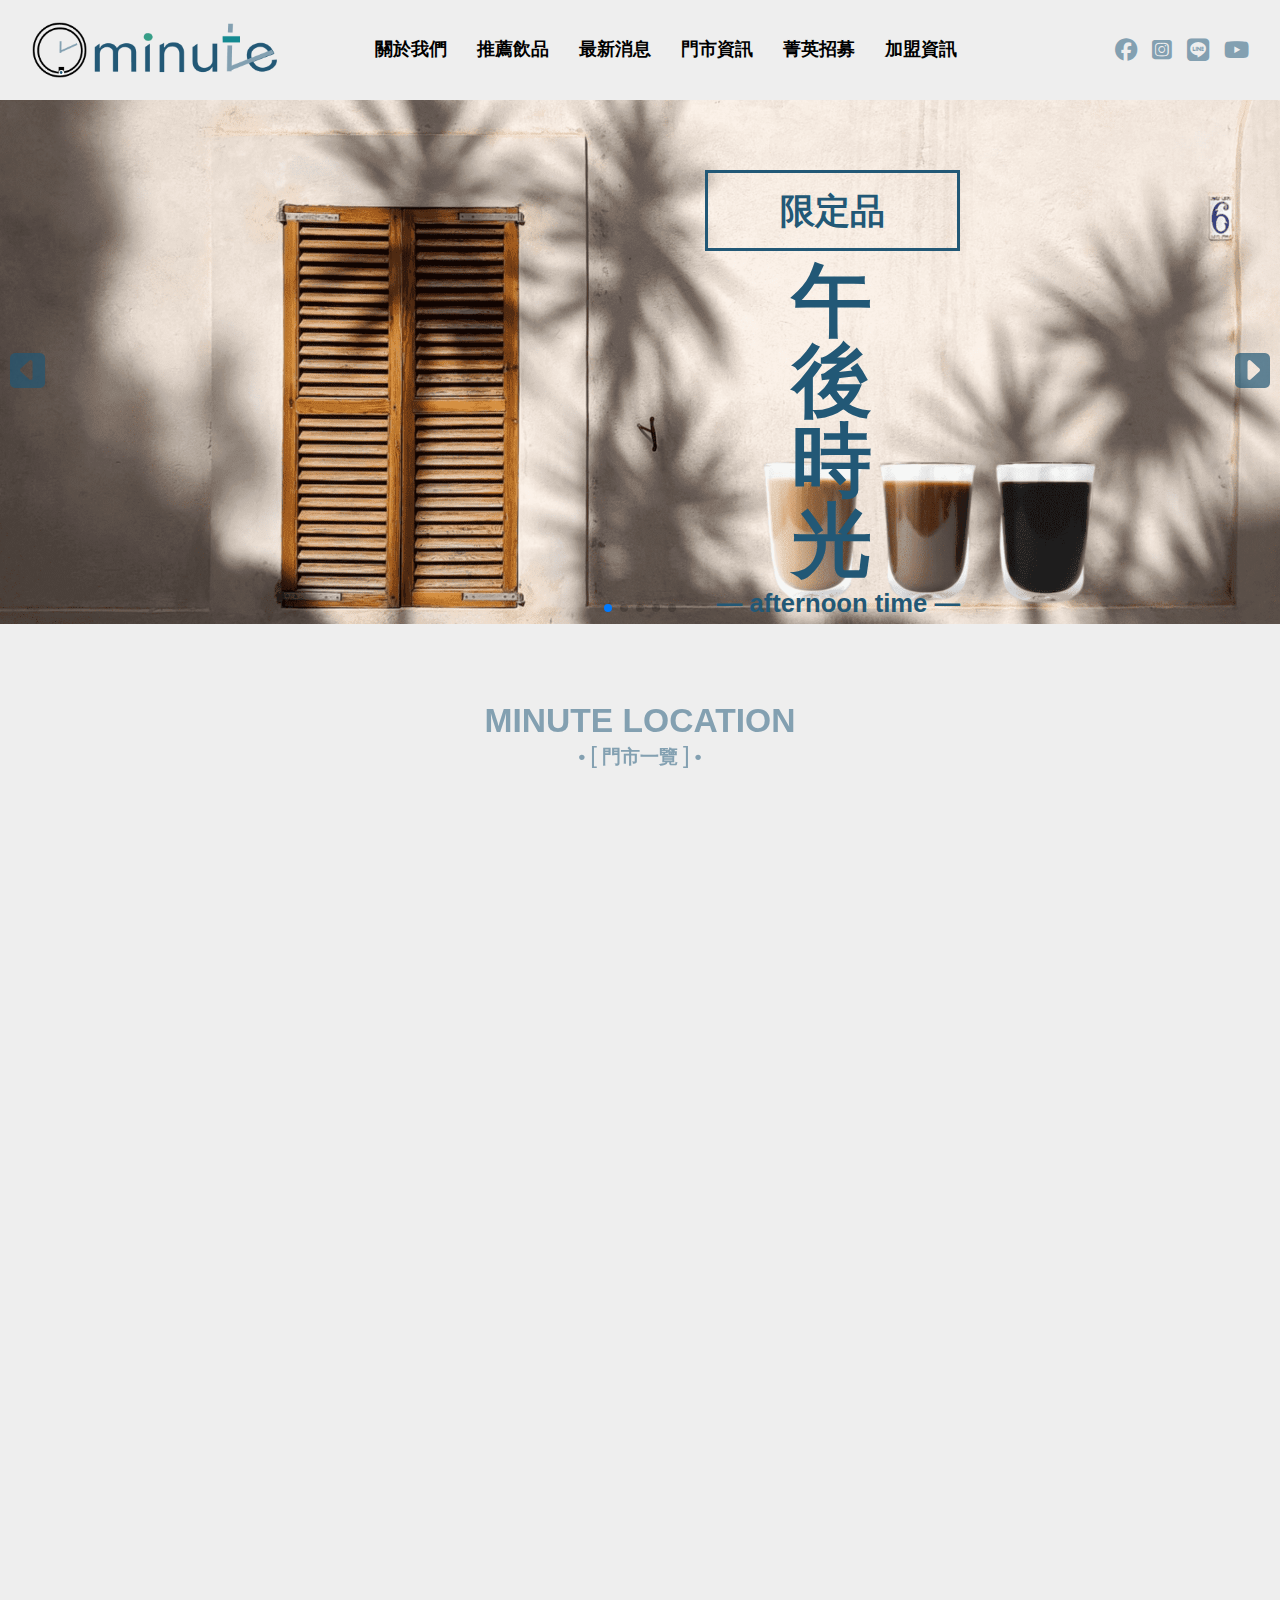
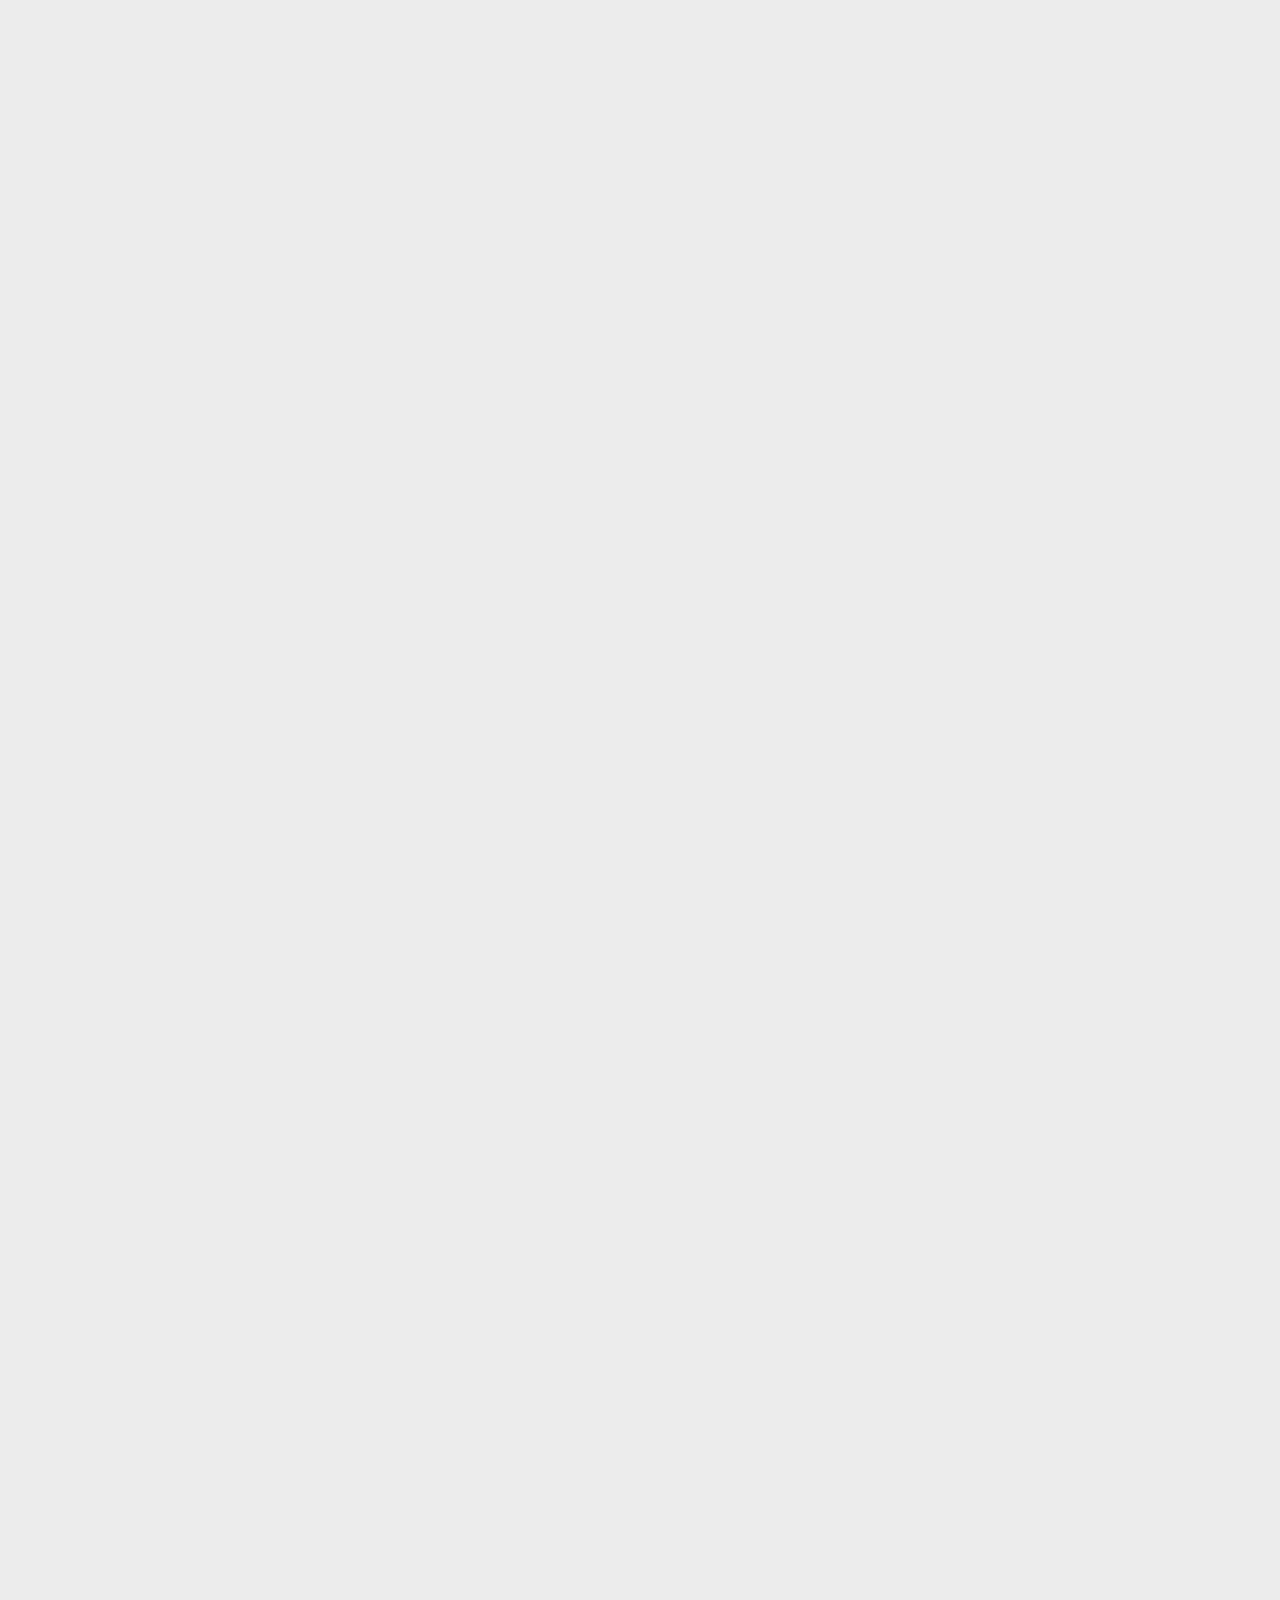
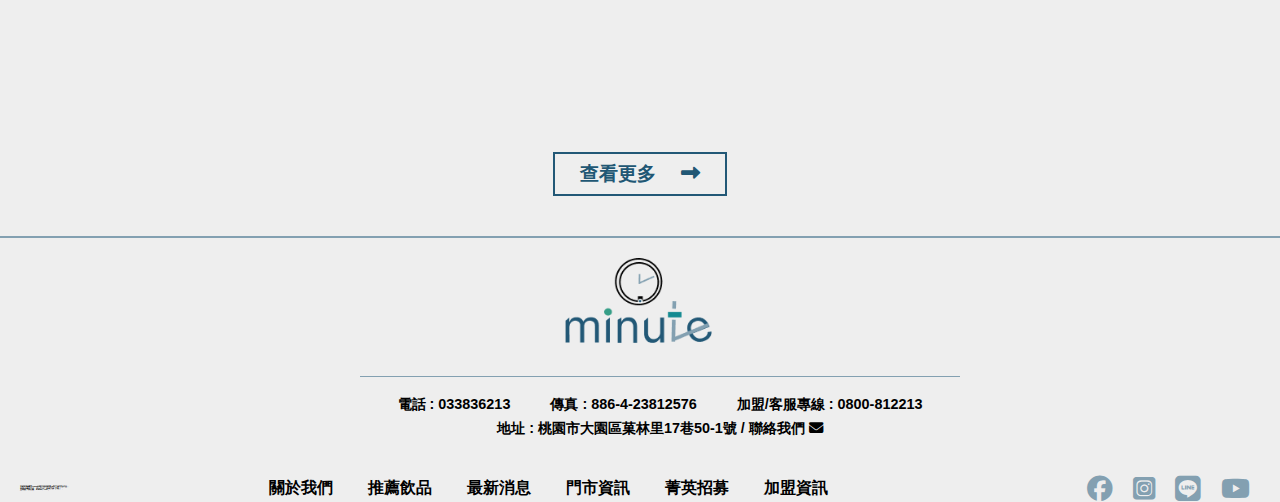
==== commit 53da7e4e: "16_徐嘉宏個專" ====
--- a/index.html
+++ b/index.html
@@ -50,7 +50,7 @@
         <div class="swiper-wrapper">
             <div class="swiper-slide banner_slide">
                 <div class="index_text index_text01">
-                    <h1>限定品項折五元</h1>
+                    <h1>限定品</h1>
                     <p>午後時光</p>
                     <p><span>&#8212;</span> afternoon time <span>&#8212;</span></p>
                 </div>
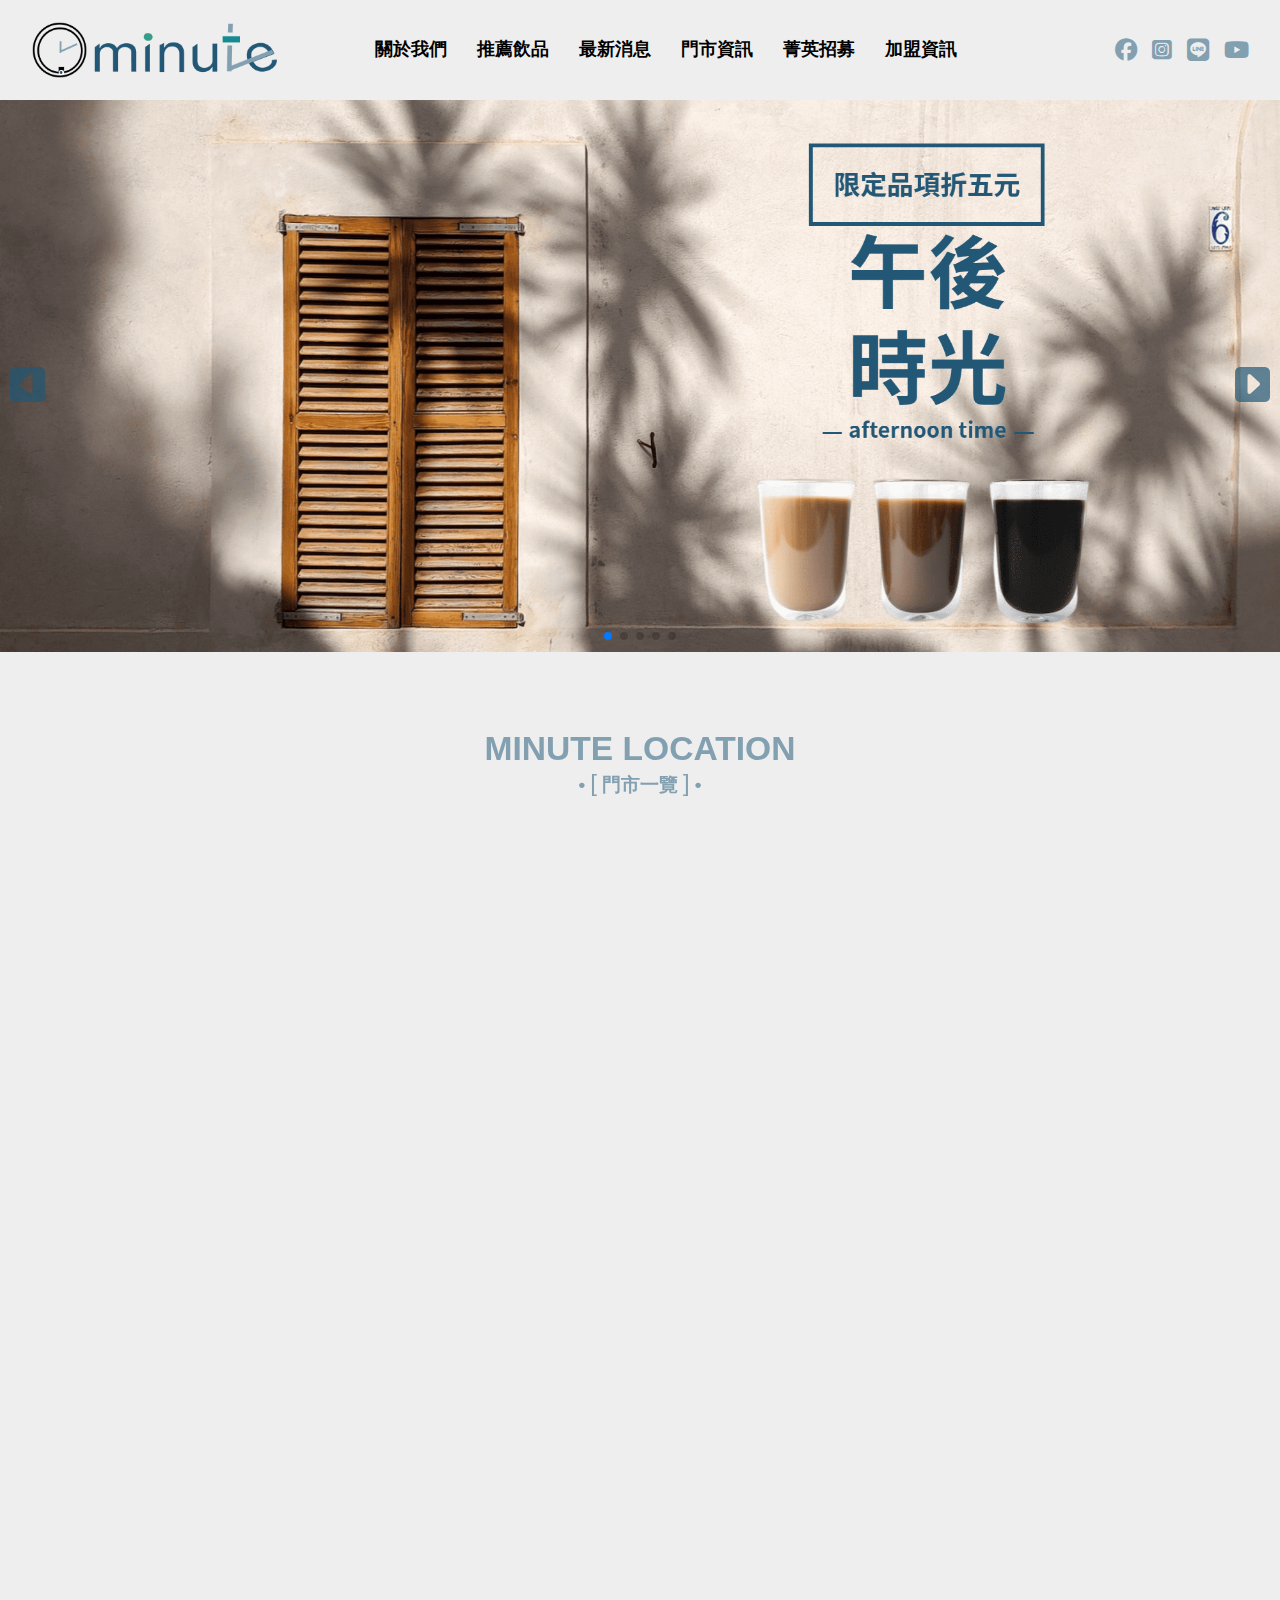
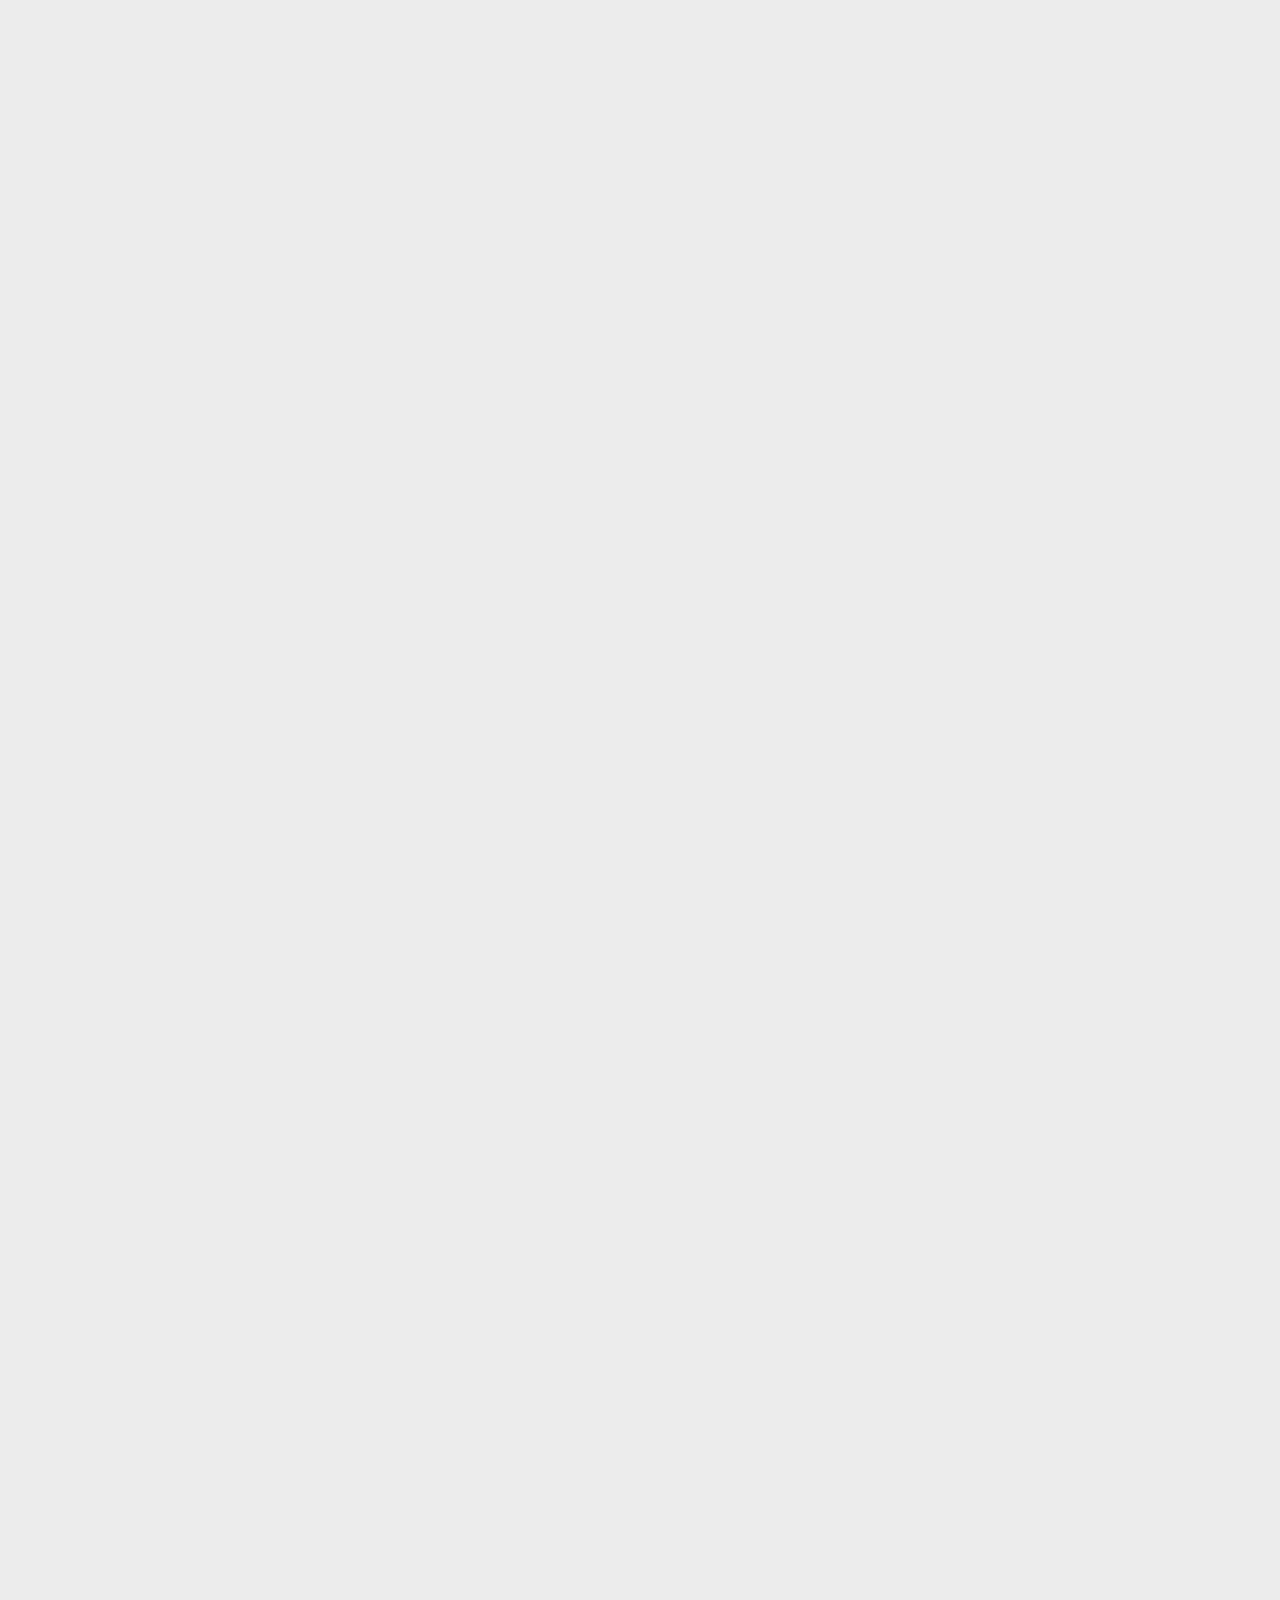
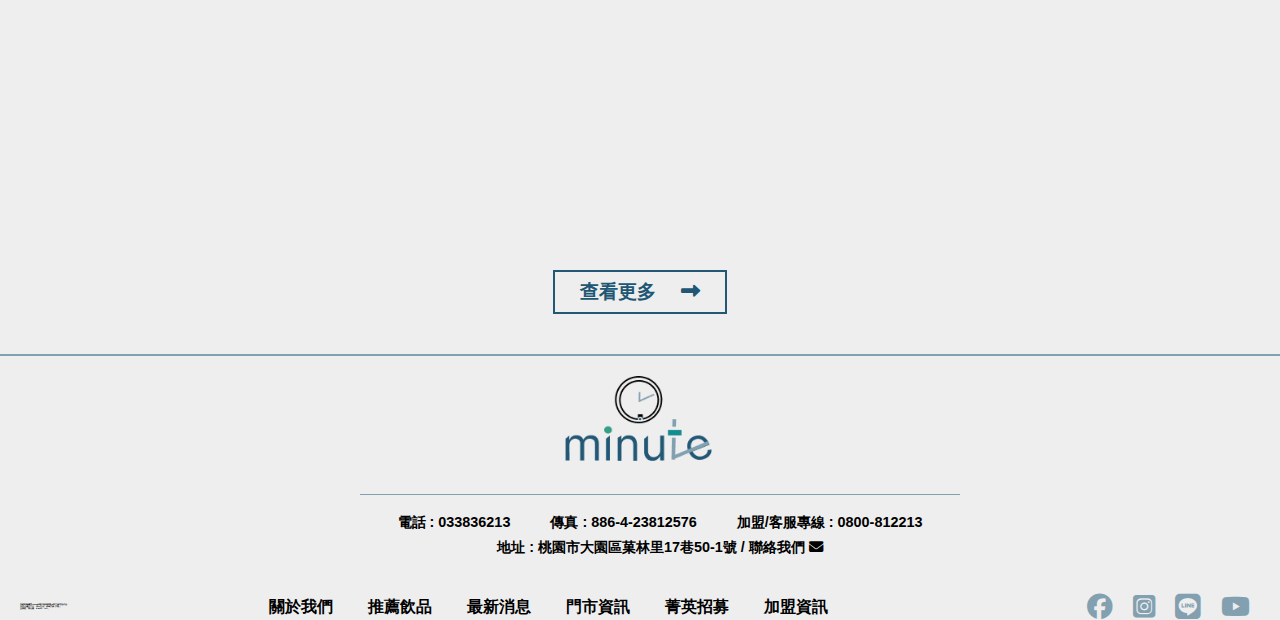
==== commit 80b74902: "16_個專第二次上傳" ====
--- a/index.html
+++ b/index.html
@@ -49,43 +49,18 @@
     <div class="swiper index_Swiper">
         <div class="swiper-wrapper">
             <div class="swiper-slide banner_slide">
-                <div class="index_text index_text01">
-                    <h1>限定品</h1>
-                    <p>午後時光</p>
-                    <p><span>&#8212;</span> afternoon time <span>&#8212;</span></p>
-                </div>
                 <img src="./images/index/banner01.png" alt="about_banner">
             </div>
             <div class="swiper-slide banner_slide">
-                <div class="index_text index_text02">
-                    <h1>指定品項買一送一</h1>
-                    <p>週五限定</p>
-                    <p><span>&#8212;</span> lemon juice <span>&#8212;</span></p>
-                </div>
                 <img src="./images/index/banner02.png" alt="about_banner">
             </div>
             <div class="swiper-slide banner_slide">
-                <div class="index_text index_text03">
-                    <h1>新品/杯折五元</h1>
-                    <p>特調飲品</p>
-                    <p><span>&#8212;</span> special drink <span>&#8212;</span></p>
-                </div>
-                <img src="./images/index/banner03.png" alt="about_banner">
+                 <img src="./images/index/banner03.png" alt="about_banner">
             </div>
             <div class="swiper-slide banner_slide">
-                <div class="index_text index_text04">
-<!--                     <h1>限定品項折五元</h1>
-                    <p>午後時光</p>
-                    <p><span>&#8212;</span> Our partner <span>&#8212;</span></p> -->
-                </div>
                 <img src="./images/index/banner04.png" alt="about_banner">
             </div>
             <div class="swiper-slide banner_slide">
-                <div class="index_text index_text05">
-<!--                     <h1>限定品項折五元</h1>
-                    <p>午後時光</p>
-                    <p><span>&#8212;</span> Our partner <span>&#8212;</span></p> -->
-                </div>
                 <img src="./images/index/banner05.png" alt="about_banner">
             </div>
         </div>
@@ -246,7 +221,7 @@
     data-aos-delay="250"
     data-aos-once="true">
         <div class="swiper-wrapper">
-            <div class="swiper-slide">
+            <div class="swiper-slide news_slids">
                 <div class="news_box">
                     <img src="./images/news/news01.png" alt="menu">
                     <div class="news_box_text">
--- a/css/index.css
+++ b/css/index.css
@@ -51,31 +51,6 @@
 
 .index_text{
     position: absolute;  
-}
-
-.index_text01{
-    right: 320px;
-    top: 70px;
-    color: #225876;
-    font-weight: bold;
-    font-size: 1.8rem;
-}
-
-.index_text01 h1{
-    border: 3px solid #225876;
-    padding: 20px;
-    font-size: 2.2rem;
-}
-
-.index_text01 p:nth-child(2){
-    font-size: 5rem;
-    width: 10vw;
-    margin: 10px auto;
-}
-
-.index_text01 p:nth-child(3){
-    font-size: 1.6rem;
-    margin-left: 12px;
 }
 
 .index_text02,.index_text03{
@@ -417,15 +392,16 @@
 }
 
 .mySwiper{
-    height: 40%;
-    box-sizing: border-box;    
-}
-
-.swiper-slide {
+    height: 50%;
+    padding-top: 90px;
+    box-sizing: border-box; 
+}
+
+.news_slids {
     text-align: center;
     font-size: 18px;
-
-    margin: auto;
+    
+
     /* Center slide text vertically */
     display: -webkit-box;
     display: -ms-flexbox;
@@ -470,9 +446,10 @@
 /* news content */
 .news_box{
     display: flex;
+    
     margin-left: 50px;
     padding: 15px;
-    min-width: 35vw;
+    width: 35vw;
     position: relative;
     border: 1px solid #2F528F;
     transition: .8s;
@@ -547,6 +524,7 @@
     padding-right: 170px;
     box-sizing: border-box;
     height: 40px;
+    
 }
 
 .new_links p{
@@ -575,12 +553,12 @@
 /* news arrow */
 .arrow_right_news{
     position: absolute;
-    right: 110px;
+    right: 0;
     top: 0;
-    bottom: 60px;
+    bottom: 0;
     margin: auto;
-    margin-right: 10px;
-    height: 25px;
+    height: 22%;
+    width: 9%;
     font-size: 2.2rem;
     z-index: 10;
     color: #225876;
@@ -589,16 +567,19 @@
 
 .arrow_left_news{
     position: absolute;
-    left: 160px;
+    display: flex;
+    justify-content: flex-end;
+    left: 0;
     top: 0;
-    bottom: 60px;
+    bottom: 0;
     margin: auto;
-    margin-right: 10px;
-    height: 25px;
+    height: 22%;
+    width: 12%;
     font-size: 2.2rem;
     z-index: 10;
     color: #225876;
     opacity: .7;
+
 }
 
 /* news content hover */
@@ -748,9 +729,17 @@
 }
 
 .store_left p{
-    width: 12vw;
+    width: 18vw;
     font-size: 1rem;
     padding-left: 8px;
+
+}
+
+.store_left p:nth-child(2){
+    width: 12vw;
+
+
+
 }
 
 .store_right{
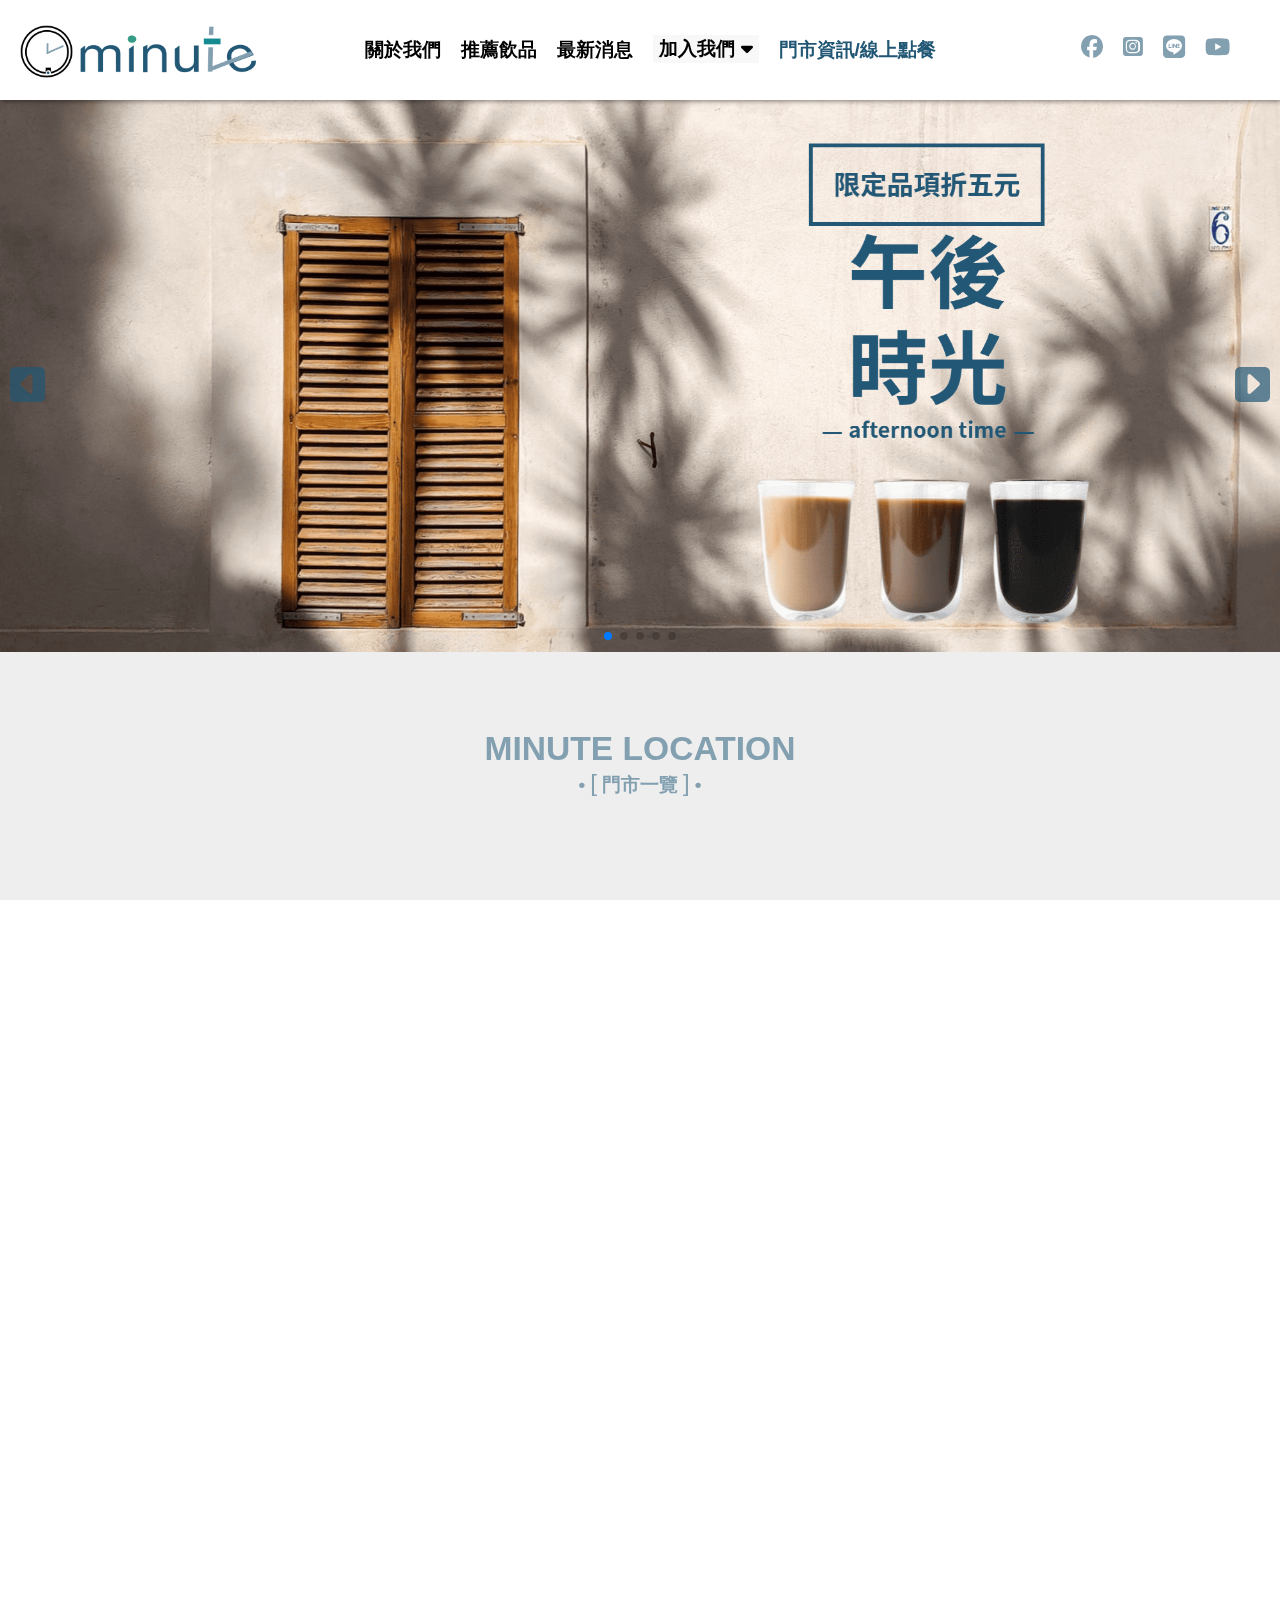
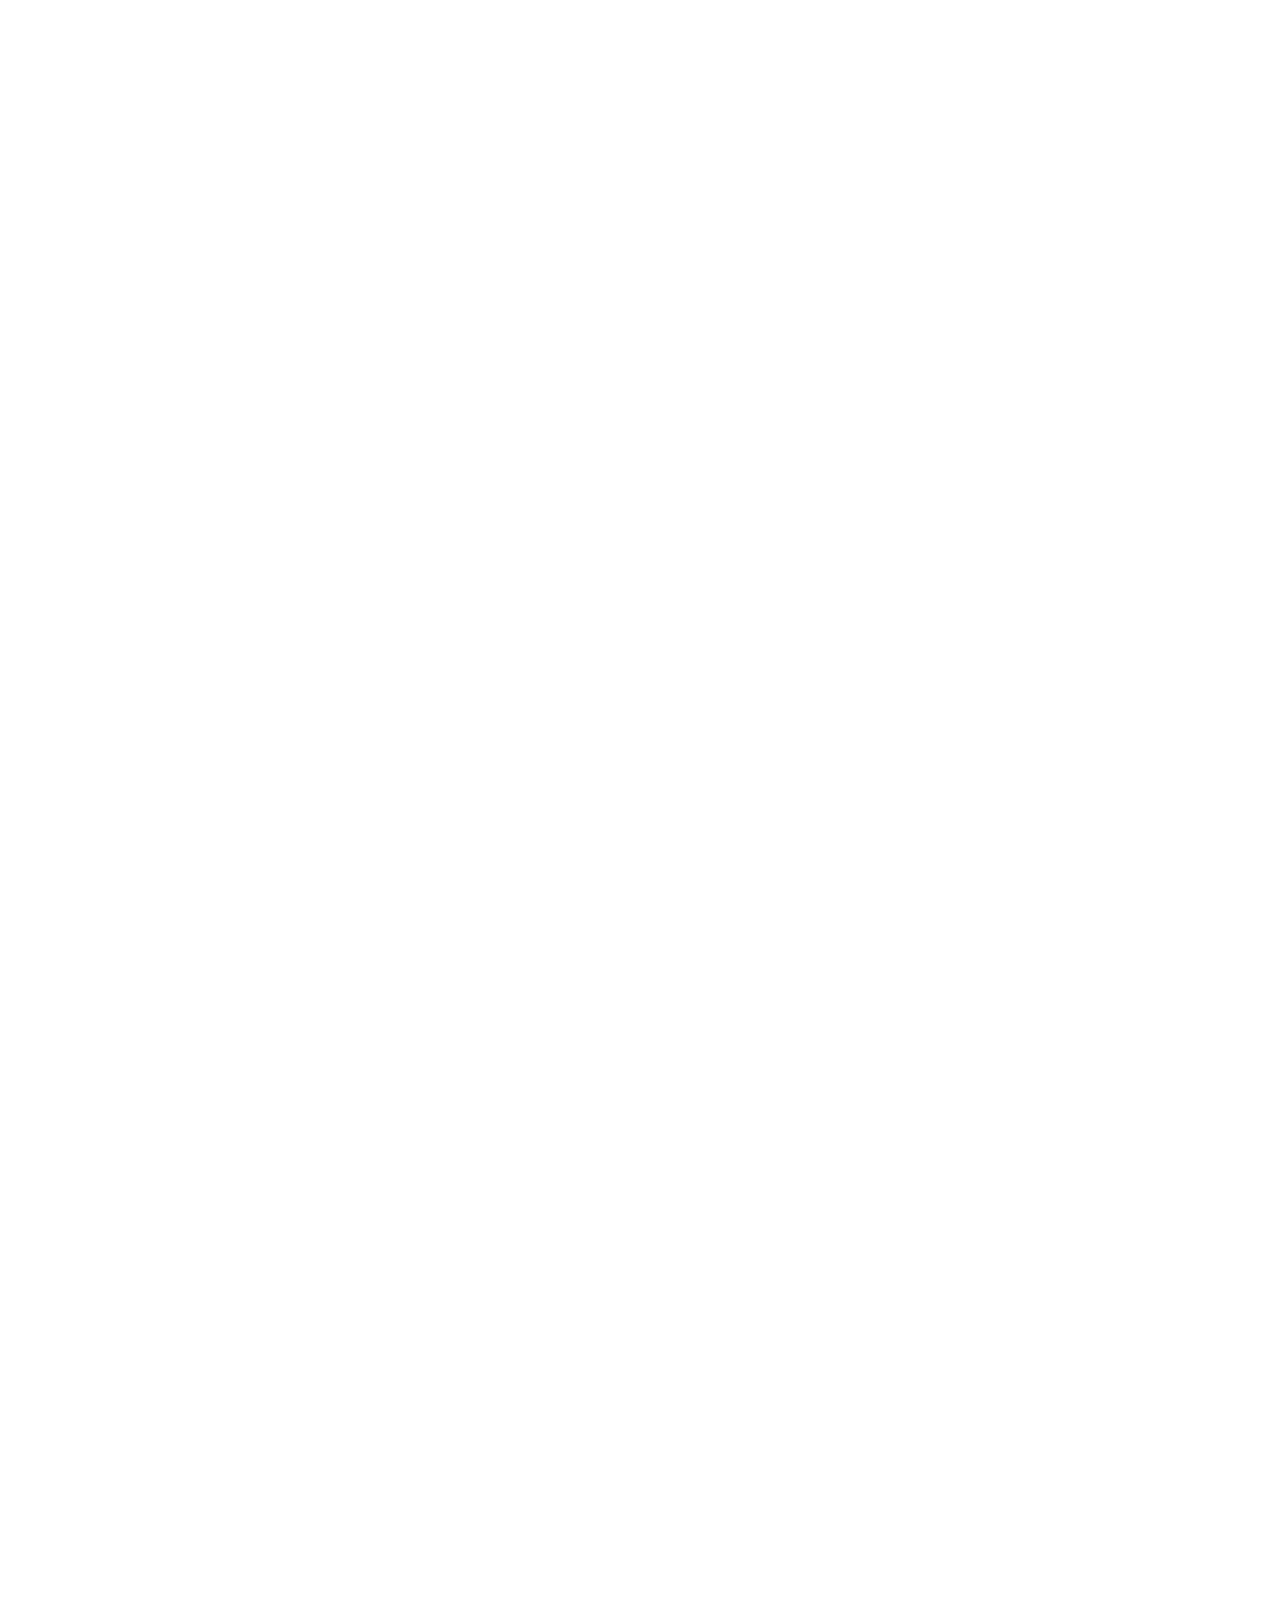
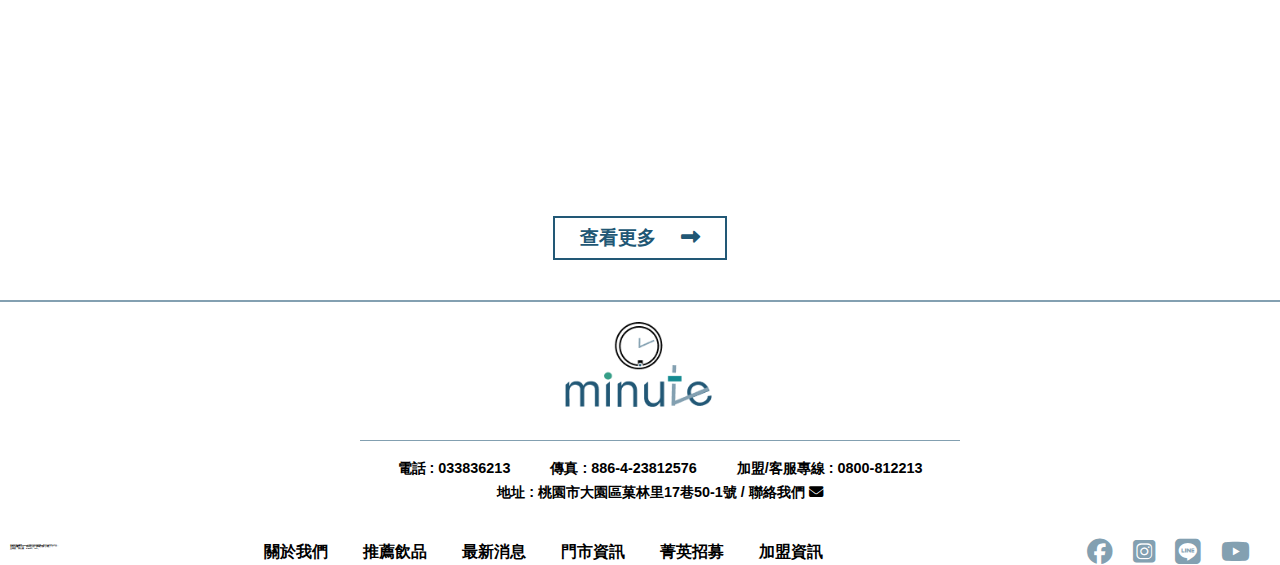
==== commit bd6e81cb: "202302081148" ====
--- a/index.html
+++ b/index.html
@@ -24,17 +24,25 @@
 <body>
     <!-- header navbar -->
     <header class="header_main">
+        <div id="menu_bar" class="fas fa-bars"></div>
         <nav class="header_nav">
-            <a href="./index.html">
+            <a href="./index.html" class="nav_logo_a">
                 <img class="nav_logo" src="./images/header/header-icon.png" alt="minute Tea-icon">
             </a>
             <ul class="nav_bar">
                 <li><a href="./about.html">關於我們</a></li>
                 <li><a href="./menu.html">推薦飲品</a></li>
                 <li><a href="./news.html">最新消息</a></li>
-                <li><a href="./store.html">門市資訊</a></li>
-                <li><a href="./join-us.html">菁英招募</a></li>
-                <li><a href="./chain.html">加盟資訊</a></li>
+                <li class="dropdown">
+                    <button class="dropdown_btn" type="button">加入我們
+                        <i class="fa-solid fa-caret-down"></i>
+                    </button> 
+                    <ol>
+                        <li><a href="./join-us.html">菁英招募</a></li>
+                        <li><a href="./chain.html">加盟資訊</a></li>
+                    </ol>
+                </li>
+                <li><a href="./store.html"><span>門市資訊/線上點餐</span></a></li>
             </ul>
             <ul class="nav_icons">
                 <li><a href="https://www.facebook.com/" target="_blank"><i class="fa-brands fa-facebook"></i></a></li>
@@ -67,7 +75,6 @@
         <div class="swiper-pagination"></div>
         <div class="arrow_right"><i class="fa-solid fa-square-caret-right"></i></div>
         <div class="arrow_left"><i class="fa-solid fa-square-caret-left"></i></div>
-
     </div>
 
     <!-- slide menu -->
@@ -205,22 +212,23 @@
     </section>
 
     <!-- slide news -->
-    <div class="index_hmenu_title"
+    <div class="index_news_title"
     data-aos="fade-up"
     data-aos-easing="ease"
     data-aos-duration="1500"
     data-aos-delay="250"
     data-aos-once="true">
-        <h1>OUR PRODUCTS</h1>
-        <P><span>&#8226;</span>推薦飲品<span>&#8226;</span></P>
+        <h1>LATEST NEWS</h1>
+        <P><span>&#8226;</span>最新優惠活動<span>&#8226;</span></P>
     </div> 
+
     <div class="swiper mySwiper"
     data-aos="fade-up"
     data-aos-easing="ease"
     data-aos-duration="1500"
     data-aos-delay="250"
     data-aos-once="true">
-        <div class="swiper-wrapper">
+        <div class="swiper-wrapper news_slids_wrapper">
             <div class="swiper-slide news_slids">
                 <div class="news_box">
                     <img src="./images/news/news01.png" alt="menu">
@@ -230,7 +238,9 @@
                         <p>Minute Tea(桃園中正店)</p>
                         <p>TEL:03-3836511</p>
                         <p>ADD:桃園市蘆竹區中正路42號</p>
-                        <p>查看更多<i class="fa-solid fa-arrow-right"></i></p>
+                        <a href="./news.html">
+                            <p>查看更多<i class="fa-solid fa-arrow-right"></i></p>
+                        </a>
                     </div>
                     <div class="min_box">
                         <h1>12</h1>
@@ -245,7 +255,7 @@
                         <p>Minute Tea(桃園三民店)</p>
                         <p>TEL:03-3836525</p>
                         <p>ADD:桃園市桃園區三民路20號</p>
-                        <a href="#">
+                        <a href="./news.html">
                             <p>查看更多<i class="fa-solid fa-arrow-right"></i></p>
                         </a>
                     </div>
@@ -255,7 +265,7 @@
                     </div>
                 </div>
             </div>    
-            <div class="swiper-slide">
+            <div class="swiper-slide news_slids">
                 <div class="news_box">
                     <img src="./images/news/news03.png" alt="menu">
                     <div class="news_box_text">
@@ -264,7 +274,7 @@
                         <p>Minute Tea(桃園南崁店)</p>
                         <p>TEL:03-3836511</p>
                         <p>ADD:桃園市蘆竹區南崁路300號</p>
-                        <a href="#">
+                        <a href="./news.html">
                             <p>查看更多<i class="fa-solid fa-arrow-right"></i></p>
                         </a>
                     </div>
@@ -274,14 +284,14 @@
                     </div>
                 </div>
                 <div class="news_box">
-                    <img src="./images/news/news04.png" alt="menu">
+                    <img src="./images/news/news04.png" alt="menu">                
                     <div class="news_box_text">
                         <h1>[門市開幕]</h1>
                         <h2>Minute Tea(ATT店)</h2>
                         <p>Minute Tea(桃園ATT店)</p>
                         <p>TEL:03-3636525</p>
                         <p>ADD:桃園市蘆竹區中正路147號</p>
-                        <a href="#">
+                        <a href="./news.html">
                             <p>查看更多<i class="fa-solid fa-arrow-right"></i></p>
                         </a>
                     </div>
@@ -289,9 +299,9 @@
                         <h1>10</h1>
                         <h2>DEM</h2>
                     </div>
-                </div>
-            </div>
-            <div class="swiper-slide"> 
+                </div>        
+            </div>
+            <div class="swiper-slide news_slids"> 
                 <div class="news_box">
                     <img src="./images/news/news05.png" alt="menu">
                     <div class="news_box_text">
@@ -300,7 +310,7 @@
                         <p>Minute Tea(台北芝山店)</p>
                         <p>TEL:03-355522</p>
                         <p>ADD:台北市內湖區東湖路23號</p>
-                        <a href="#">
+                        <a href="./news.html">
                             <p>查看更多<i class="fa-solid fa-arrow-right"></i></p>
                         </a>
                     </div>
@@ -317,7 +327,7 @@
                         <p>Minute Tea(台北公館店)</p>
                         <p>TEL:03-3836511</p>
                         <p>ADD:台北市士林區德行西路154號</p>
-                        <a href="#">
+                        <a href="./news.html">
                             <p>查看更多<i class="fa-solid fa-arrow-right"></i></p>
                         </a>
                     </div>
@@ -335,8 +345,13 @@
         <div class="new_links"><a href="./news.html"><p>查看更多 <i class="fa-solid fa-right-long"></i></p></a></div>
     </div>
 
-    <!-- filter store -->
-    <section>
+    <!-- store -->
+    <section class="out_store_wrapper"
+    data-aos="fade-up"
+    data-aos-easing="ease"
+    data-aos-duration="1500"
+    data-aos-delay="250"
+    data-aos-once="true">
         <!-- 上方導覽列 -->
         <div class="store_wrapper"
         data-aos="fade-up"
@@ -344,7 +359,7 @@
         data-aos-duration="1500"
         data-aos-delay="250"
         data-aos-once="true">
-            <div class="index_news_title">
+            <div class="index_store_title">
                 <h1>MINUTE LOCATION</h1>
                 <P><span>&#8226;</span>門市一覽<span>&#8226;</span></P>
             </div> 
@@ -361,7 +376,7 @@
                         <h1>電話</h1>
                         <h1>地址</h1>
                     </div>
-                    <div class="store_right">
+                    <div class="fstore_right ">
                         <p>撥號</p>
                         <p>導航</p>
                     </div>
@@ -717,6 +732,7 @@
 
     <!-- swiper.js -->
     <script src="https://cdn.jsdelivr.net/npm/swiper@8/swiper-bundle.min.js"></script>
+    <script src="./javascript/common-js/nav.js"></script>
     <script src="./javascript/index.js"></script>
 
 </body>
--- a/css/common/header_footer.css
+++ b/css/common/header_footer.css
@@ -2,57 +2,144 @@
 
 html{
     font-size: 62.5%;
-    overflow-x: hidden;
+    background-color: #ffffff;
 }
 
 body{
+    background-color: #ffffff;
     font-family: Helvetica Neue, Helvetica, Arial, sans-serif;
 }
 
 /* header navbar */
+.header_main{    
+    width: 100%;
+    min-width: 1200px;
+    position: sticky;
+    z-index: 10;
+    top: 0;
+    left: 0;
+    right: 0;
+    background-color: #ffffff;
+    box-shadow: 1px 1px 5px rgba(0, 0, 0, .5);
+}
+
 .header_nav{
     display: flex;
-    align-items: center;
     height: 100px;
-    justify-content: space-around; 
+    width: 100%;
 }
 
 .nav_logo{
+    width: 240px;
+    margin-left: 20px;
     display: block;
-    max-width: 250px;
+}
+
+.nav_logo_a{
+    margin-top: 25px;
 }
 
 .nav_bar{
     display: flex;
-    margin-right: 80px;
-}
-
-.nav_bar li a{
-    padding-left: 30px;
-    font-size: 1.1rem;
-    font-weight: bold;
-    display: block;
+    justify-content: center;
+    width: 100%;
+}
+
+.nav_bar li{
+    padding-right: 20px;
+    line-height: 100px;
+}
+
+.nav_bar a{
+    font-size: 1.2rem;
+    font-weight: 600;
     text-decoration: none;
     color: #000;
 }
 
-.nav_bar li a:hover{
-    color: #215774;
-}
+.nav_bar li a span{
+    color: #215774;
+}
+
+.dropdown_btn{
+    color: #000;
+    border: none;
+    font-size: 1.2rem;
+    font-weight: 600;
+    background-color: #f8f8f8;
+}
+
+ol{
+    position: absolute;
+    display: none;
+    box-shadow: 2px 2px 6px rgba(0, 0, 0, .2);
+    z-index: 10;
+}
+
+.dropdown_active{
+    display: block;
+}
+
+ol li{
+    
+    background-color: #f8f8f8;
+    width: 140px;
+}
+
+ol li a{
+    padding-left: 20px;
+}
+
+/* rwd用 */
+.nav_order{
+    display: flex;
+    flex-direction: row;
+}
+
+.nav_order span{
+    color: #215774;
+}
+/* rwd用到這 */
 
 .nav_icons{
     display: flex;
+    line-height: 100px;
+    margin-right: 50px;
+
 }
 
 .nav_icons i{
-    padding-left: 15px;
+    padding-left: 20px;
     color: #83A0B1;
     font-size: 1.4rem;
+    
+}
+
+/* nav hover */
+.nav_bar li a:hover{
+    color: #215774;
+}
+
+.nav_icons i:hover{
+    color: #215774;
+}
+
+.dropdown_btn:hover{
+    color: #215774;
 }
 
 /* footer */
 .about_footer{
+    width: 100%;
+    min-width: 1200px;
     border-top: 2px solid #83A0B1;
+ 
+}
+
+.footer_nav{
+
+    width: 100%;
+    min-width: 1200px;
 }
 
 .footer_center{
@@ -61,6 +148,8 @@
     align-items: center;
     padding-top: 20px;
     margin-bottom: 40px;
+    width: 100%;
+    min-width: 1200px;
 }
 
 .footer_nav_logo{
@@ -70,7 +159,7 @@
 }
 
 .footer_boder{
-    width: 600px;
+    min-width: 600px;
     border-bottom: 1px solid #83A0B1;
     margin-bottom: 20px;
     margin-left: 40px;
@@ -95,7 +184,6 @@
 
 .footer_connect a{
     text-decoration: none;
-    
     color: #000;
 }
 
@@ -104,17 +192,21 @@
     align-items: center;
     margin-bottom: 15px;
     justify-content: space-between; 
+    width: 100%;
+    min-width: 1200px;
 }
 
 .footer_btm p{
     font-size: 0.1rem;
     font-weight: bold;
-    margin-left: 20px;
+    margin-left: 10px;
+    margin-bottom: 10px;
 }
 
 .footer_nav_bar{
     display: flex;
     margin-right: 5px;
+    
 }
 
 .footer_nav_bar a{
@@ -136,3 +228,203 @@
     color: #83A0B1;
     font-size: 1.6rem;
 }
+
+/* hover */
+.footer_nav_icons i:hover{
+    color: #215774;
+}
+
+/* menu bar */
+#menu_bar{
+    display: none;
+} 
+
+/*-------------RWD---------------*/
+/*-------------navbar---------------*/
+@media screen and (max-width:428px){
+    .header_main{
+        background-color: #f8f8f8;
+        min-width: 428px;
+        width: 100%;
+        z-index: 10;
+        position: fixed;
+        top: 0;
+        left: 0;
+        z-index: 50;
+        box-shadow: 1px 1px 5px rgba(0, 0, 0, .5);
+    }
+
+    .header_nav{
+        width: 100%;
+        min-width: 428px;
+        display: initial;
+        
+    }
+
+    #menu_bar{
+        display: initial;
+        position: absolute;
+        font-size:2.5rem;
+        left: 15px;
+        top: 30px;
+    }
+
+    .nav_logo{
+        margin: 0px auto;
+        margin-bottom: 10px;
+        width: 200px;
+        
+  
+    }
+
+    .nav_logo_a{
+        display: block;
+        width: 100%;
+
+    }
+
+    .nav_bar{
+        position: fixed;
+        display: flex;
+        flex-direction: column;
+        justify-content: initial;
+        background-color: #83A0B1;
+        border-top: 3px solid #215774;
+        text-align: center;
+        left: 0;
+        right: 0;
+        top: 78px;
+        bottom: 0;
+        margin-right: 0;
+        z-index: 10;
+        overflow: auto;
+        transition: 1s;
+    }
+
+    .nav_bar li{
+        border-bottom: 2px solid #215774;
+        display: flex;
+        justify-content: center;
+        padding-right: 0;
+        /* padding: 25px 30px 25px 0; */
+    }
+
+    .nav_bar li a{
+        font-size: 1.5rem;
+        color: white;
+    }
+
+    .nav_bar a span{
+        color: #215774;
+    }
+
+    .dropdown{
+        display: flex;
+        flex-direction: column;
+    }
+
+    ol{
+        position: static;
+        box-shadow: none;
+    }
+
+    .dropdown_btn{
+        font-size: 1.5rem;
+        line-height: 100px;
+        background-color: #83A0B1;
+        color: #f8f8f8;
+    }
+
+    .dropdown li{
+        background-color: #83A0B1;
+        border-bottom: none;
+        width: 100%;
+    }
+
+    ol li:hover {
+        background-color: #83A0B1;
+    }
+
+    .nav_icons{
+        position: absolute;
+        display: flex;
+        justify-content: center;
+        box-sizing: border-box;
+        width: 100%;
+        min-width: 414px;
+        z-index: 10;
+        top: 650px;
+        padding-right: 15px;
+        transition: 1s;
+        overflow: hidden;
+        display: none;
+    }
+
+    .nav_icons i{
+        color: #f8f8f8;
+        font-size: 1.4rem;
+        padding-left: 15px;
+    }
+
+    .nav_bar{
+        clip-path: polygon(0 0, 100% 0, 100% 0, 0 0);
+    }
+
+    .nav_bar.active{
+        clip-path: polygon(0 0, 100% 0, 100% 100%, 0 100%);
+    }
+
+/*-------------footer---------------*/
+    .about_footer{
+        min-width: 428px;
+    }
+
+    .footer_nav{
+        min-width: 428px;
+    }
+
+    .footer_center{
+        min-width: 428px;
+    }
+
+    .footer_boder{
+        min-width: 250px;
+        margin-left: 0;
+    }
+
+    .footer_connect{
+        min-width: 428px;
+        display: flex;
+        justify-content: center;
+        flex-direction: column;
+        align-items: center;
+    }
+
+    .footer_connect li{
+        padding-left: 0;
+    }
+
+    .footer_btm{
+        min-width: 428px;
+    }
+
+    .footer_nav_bar{
+        display: none;
+    }
+    
+    .footer_btm p{
+        display: none;
+    }
+
+    .footer_nav_icons{
+        width: 100%;
+        margin: 0;
+        margin-bottom: 10px;
+        justify-content: center;
+    }
+
+    .footer_nav_icons li{
+        padding-right: 10px;
+    }
+
+}--- a/css/common/banner_breadcrumb.css
+++ b/css/common/banner_breadcrumb.css
@@ -1,10 +1,22 @@
+body{
+    background-color: #ffffff;
+}
+
 /* banner & breadcrumb */
+.banner_wrapper{
+    width: 100%;
+    display: flex;
+}
+
 .about_banner{
     position: relative;
+    width: 100%;
+    min-width: 1200px;
 }
 
 .about_bimg{
-    max-width: 100vw;
+    display: block;
+    width: 100%;
 }
 
 .about_banner_text{
@@ -43,11 +55,68 @@
     font-weight: 500;
 }
 
+.breadcrumb{
+    width: 100%;
+    min-width: 1200px;
+    background-color: #ffffff;
+    
+    outline: 1px solid #e4e3e3;
+    margin: 0 auto;
+    
+    max-width: 1420px;
+    width: 100%;
+}
+
 .breadcrumb a{
-    font-size: 0.6rem;
+    font-size:.9rem;
     font-weight: 600;
     text-decoration: none;
     display: block;
     padding: 5px;
     color: rgba(34, 88, 118, 1);
-}+}
+
+
+/*-------------banner & breadcrumb---------------*/
+@media screen and (max-width:428px){
+    body{
+        background-color: #ffffff;
+    }
+
+    .about_banner{
+        position: relative;
+        top: 75px;
+        width: 100%;
+        min-width: 428px;
+        z-index: 10;
+    }
+
+    .breadcrumb{
+        min-width: 414px;
+        padding-left: 4px;
+        padding-top: 20px;
+        outline: 0;
+    }
+
+    .breadcrumb a{
+        font-size: .5rem;
+        display: block;
+        width: 90px;
+    }
+
+    .about_banner_text h1{
+        font-size: .8rem;
+    }
+
+    .about_banner_text p{
+        font-size: .8rem;
+    }
+
+    .about_banner_text span:first-child::after{
+        font-size: .9rem;
+    }
+
+    .about_banner_text span:last-child::before{
+        font-size: .9rem;
+    }
+}
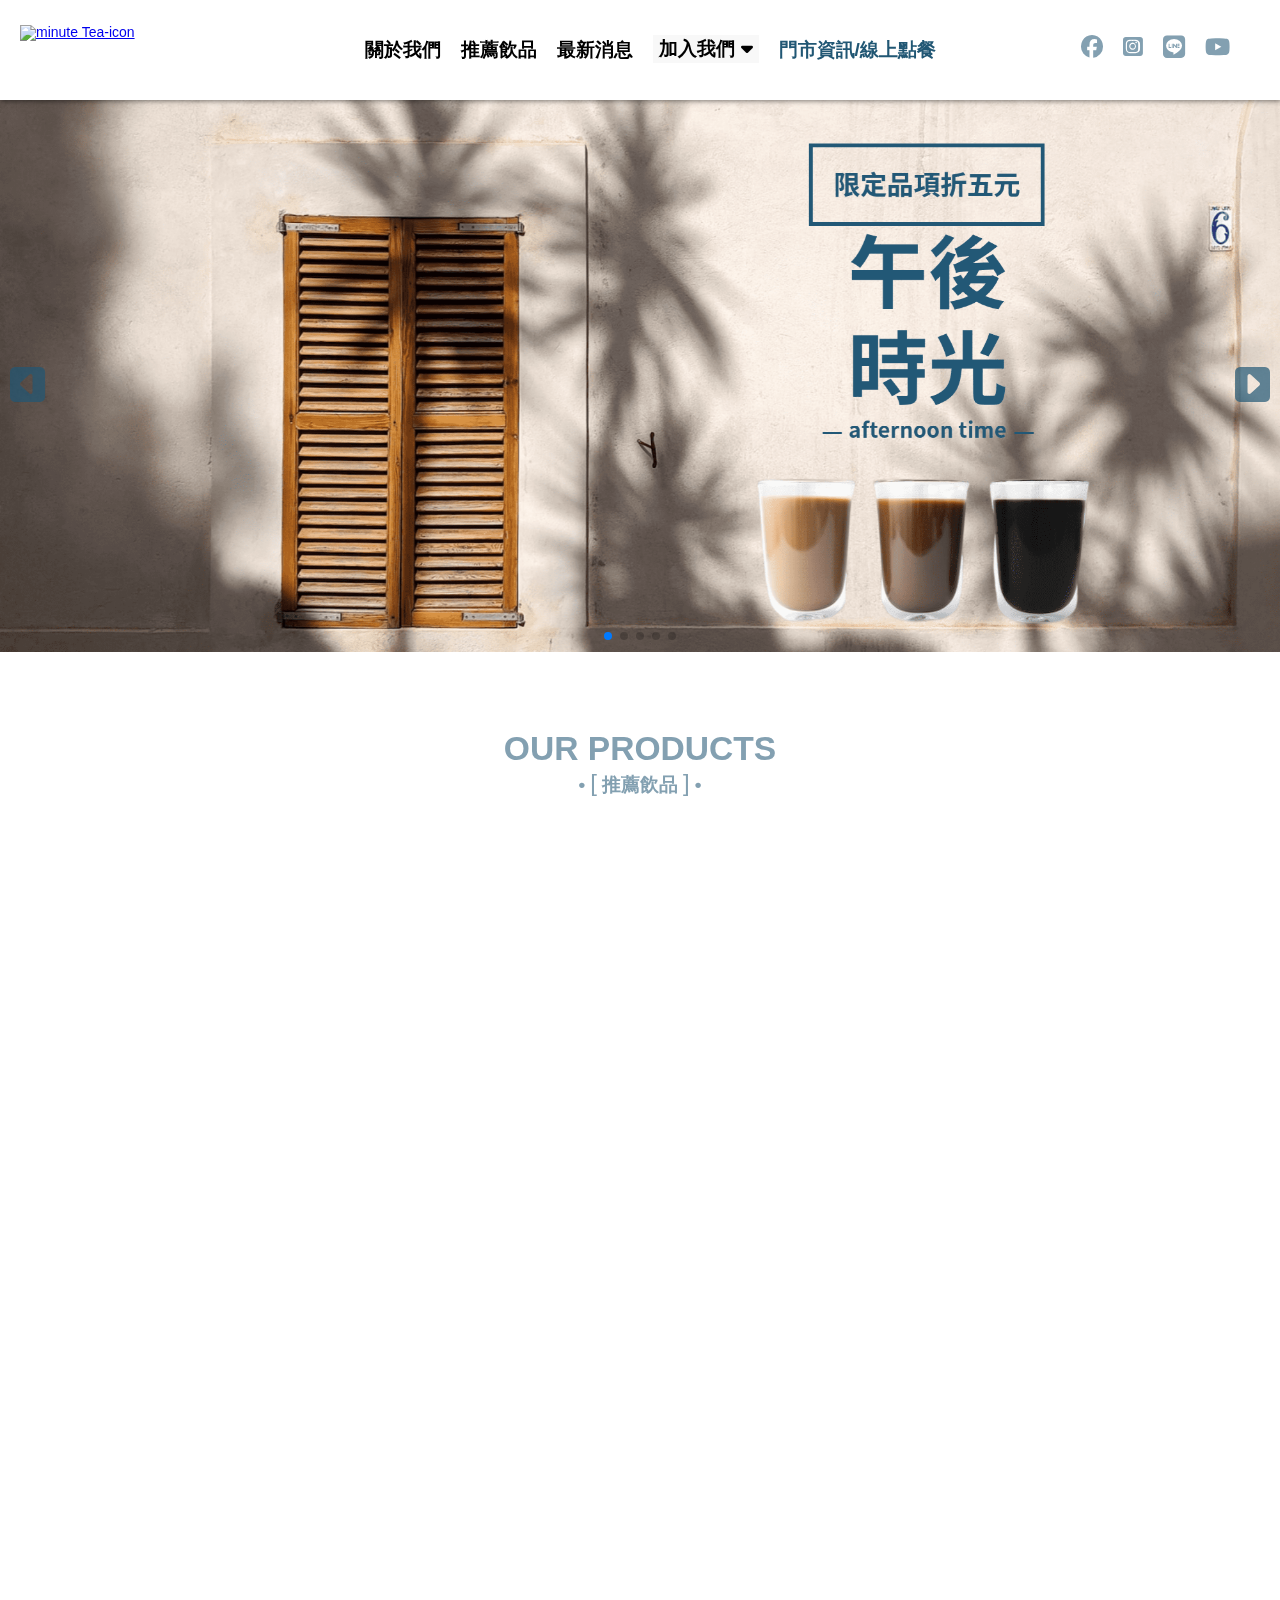
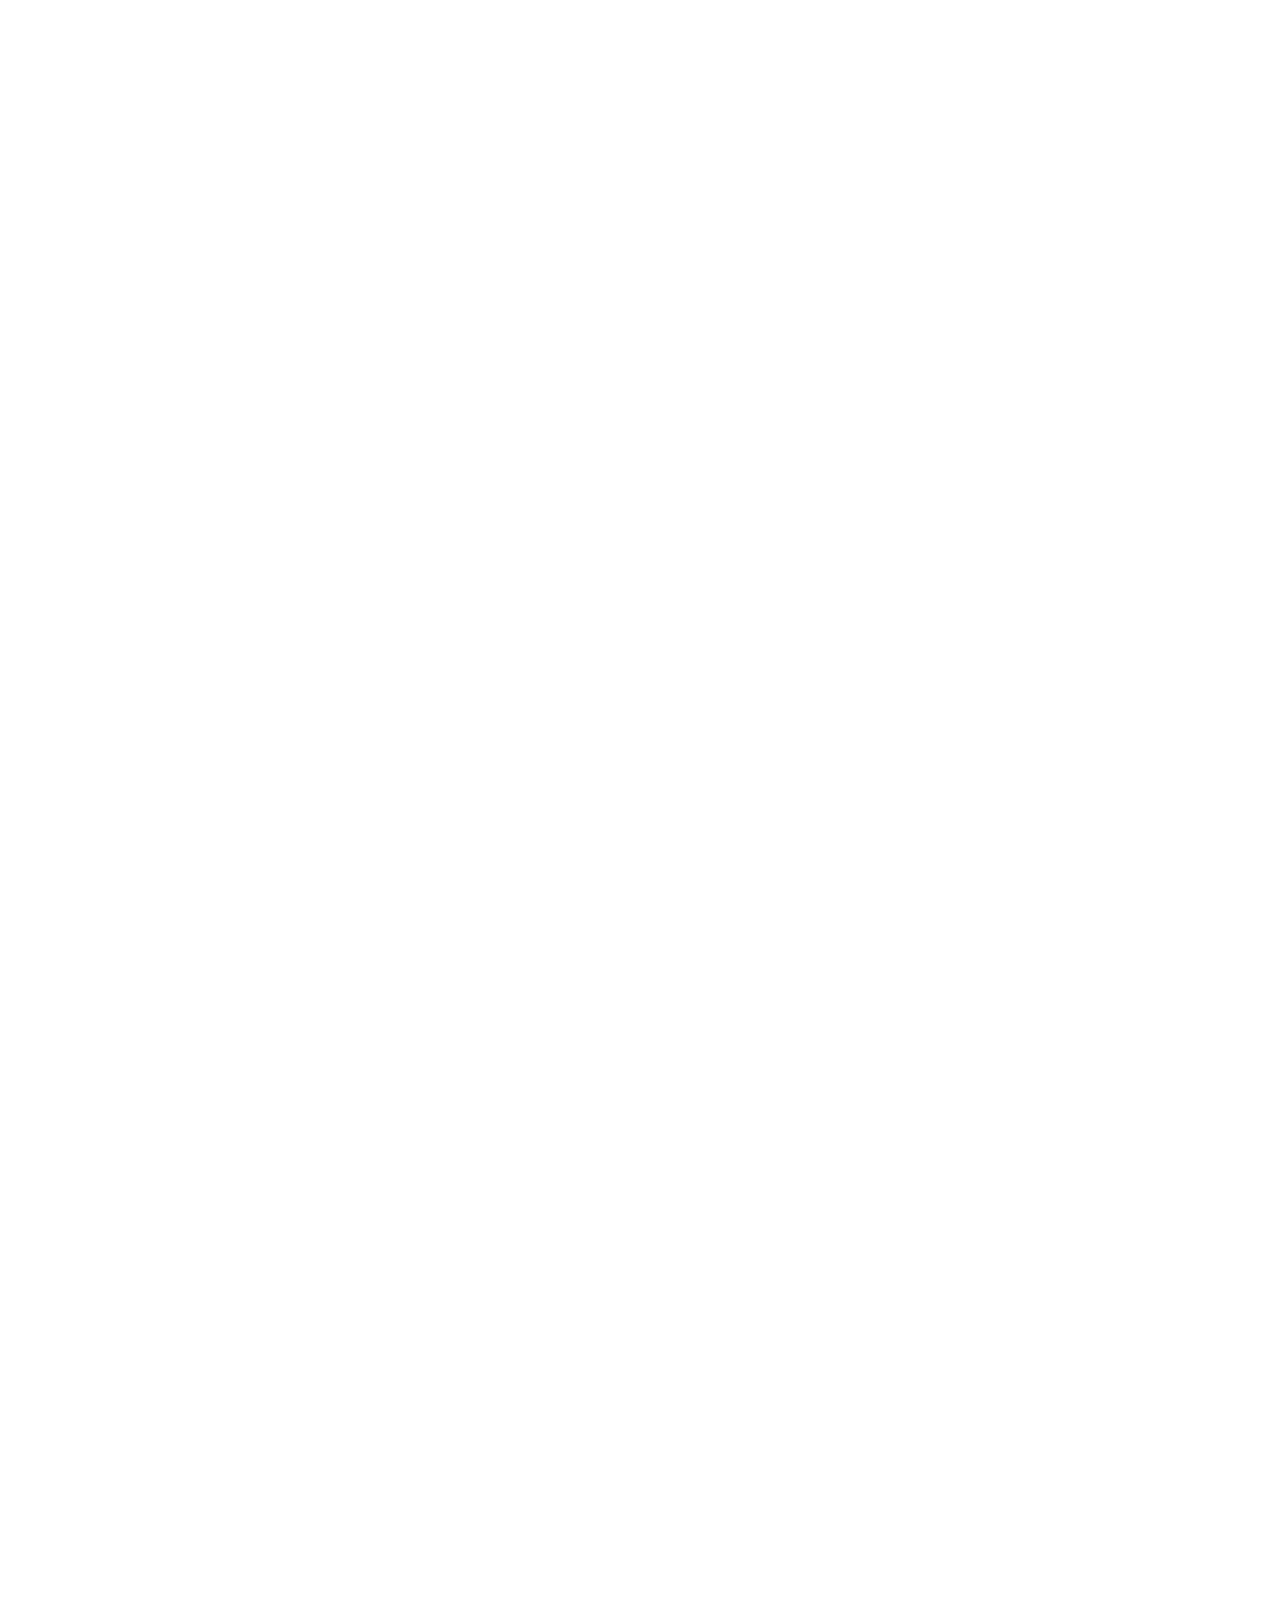
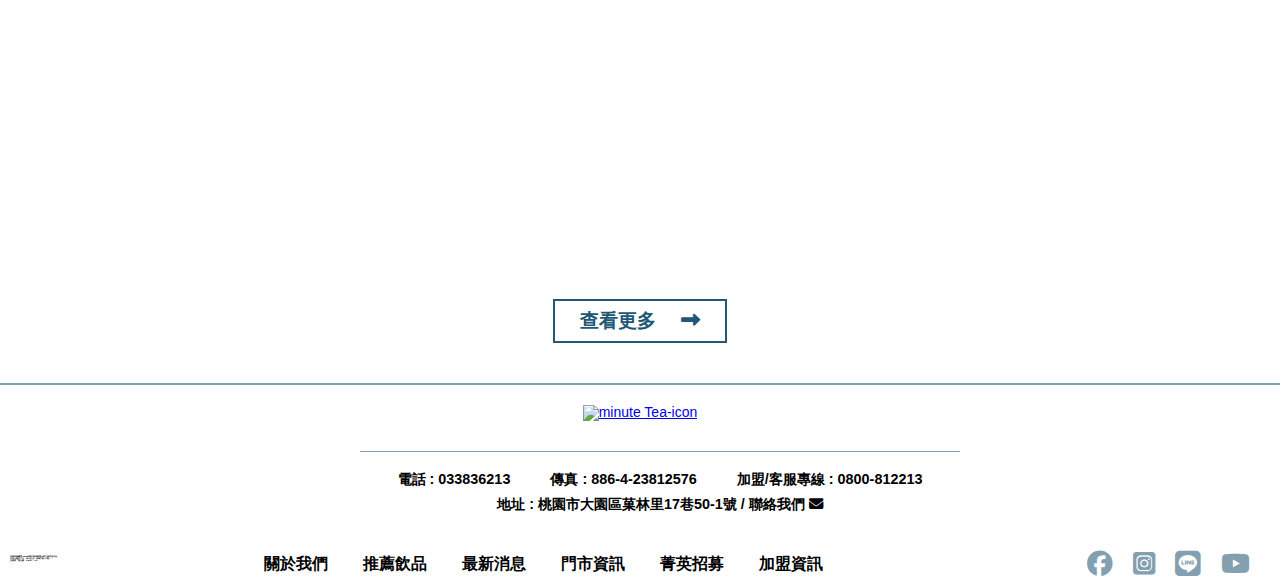
==== commit 79496ea5: "202302151604" ====
--- a/index.html
+++ b/index.html
@@ -18,6 +18,7 @@
     <!-- css主檔 -->
     <link rel="stylesheet" href="./css/common/header_footer.css">
     <link rel="stylesheet" href="./css/common/banner_breadcrumb.css">
+    <link rel="stylesheet" href="./css/common/menu_btn.css">
     <link rel="stylesheet" href="./css/index.css">
 </head>
 
@@ -27,22 +28,22 @@
         <div id="menu_bar" class="fas fa-bars"></div>
         <nav class="header_nav">
             <a href="./index.html" class="nav_logo_a">
-                <img class="nav_logo" src="./images/header/header-icon.png" alt="minute Tea-icon">
+                <img class="nav_logo" src="./images/header/header-icon03.png" alt="minute Tea-icon">
             </a>
             <ul class="nav_bar">
-                <li><a href="./about.html">關於我們</a></li>
-                <li><a href="./menu.html">推薦飲品</a></li>
-                <li><a href="./news.html">最新消息</a></li>
+                <li><a class="navli_bd" href="./about.html">關於我們</a></li>
+                <li><a class="navli_bd" href="./menu.html">推薦飲品</a></li>
+                <li><a class="navli_bd" href="./news.html">最新消息</a></li>
                 <li class="dropdown">
                     <button class="dropdown_btn" type="button">加入我們
                         <i class="fa-solid fa-caret-down"></i>
                     </button> 
                     <ol>
-                        <li><a href="./join-us.html">菁英招募</a></li>
-                        <li><a href="./chain.html">加盟資訊</a></li>
+                        <li><a class="navol" href="./join-us.html">菁英招募</a></li>
+                        <li><a class="navol" href="./chain.html">加盟資訊</a></li>
                     </ol>
                 </li>
-                <li><a href="./store.html"><span>門市資訊/線上點餐</span></a></li>
+                <li><a class="navli_bd" href="./store.html"><span>門市資訊/線上點餐</span></a></li>
             </ul>
             <ul class="nav_icons">
                 <li><a href="https://www.facebook.com/" target="_blank"><i class="fa-brands fa-facebook"></i></a></li>
@@ -72,70 +73,94 @@
                 <img src="./images/index/banner05.png" alt="about_banner">
             </div>
         </div>
-        <div class="swiper-pagination"></div>
+        <div class="swiper-pagination banner_pag"></div>
         <div class="arrow_right"><i class="fa-solid fa-square-caret-right"></i></div>
         <div class="arrow_left"><i class="fa-solid fa-square-caret-left"></i></div>
     </div>
 
     <!-- slide menu -->
-    <div class="index_smenu_title"
+    <section class="manu1"
     data-aos="fade-up"
     data-aos-easing="ease"
     data-aos-duration="1500"
     data-aos-delay="250"
-    data-aos-once="true">
-        <h1>MINUTE LOCATION</h1>
-        <P><span>&#8226;</span>門市一覽<span>&#8226;</span></P>
-    </div>     
-
-    <div class="swiper mysmenu"
-    data-aos="fade-up"
-    data-aos-easing="ease"
-    data-aos-duration="1500"
-    data-aos-delay="250"
-    data-aos-once="true">
-        <div class="swiper-wrapper smenu_wrapper">
-
-            <div class="swiper-slide smenu">
-            <img src="./images/menu/menu01.png" alt="">
-            </div>
-            <div class="swiper-slide smenu">
-                <img src="./images/menu/menu06.png" alt="">
-            </div>
-            <div class="swiper-slide smenu">
-                <img src="./images/menu/menu07.png" alt="">
-            </div>
-            <div class="swiper-slide smenu">
-                <img src="./images/menu/menu08.png" alt="">
-            </div>
-            <div class="swiper-slide smenu">
-                <img src="./images/menu/menu09.png" alt="">
-            </div>
-            <div class="swiper-slide smenu">
-                <img src="./images/menu/menu10.png" alt="">
-            </div>
-            <div class="swiper-slide smenu">
-                <img src="./images/menu/menu11.png" alt="">
-            </div>
-            <div class="swiper-slide smenu">
-                <img src="./images/menu/menu12.png" alt="">
-            </div>
-            <div class="swiper-slide smenu">
-                <img src="./images/menu/menu13.png" alt="">
-            </div>
-            <div class="swiper-slide smenu">
-                <img src="./images/menu/menu14.png" alt="">
-            </div>
-            <div class="swiper-slide smenu">
-                <img src="./images/menu/menu15.png" alt="">
-            </div>
-            <div class="swiper-slide smenu">
-                <img src="./images/menu/menu16.png" alt="">
-            </div>
-        </div>
-            <div class="swiper-pagination smenu_pagination"></div>
-            <div class="menu_links"><a href="./menu.html"><p>查看更多 <i class="fa-solid fa-right-long"></i></p></a></div>
-    </div>
+    data-aos-once="true">  
+        <!-- <div class="smenu_leftbg"></div> -->
+
+        <!-- slide menu -->
+        <div class="index_smenu_title"
+        data-aos="fade-up"
+        data-aos-easing="ease"
+        data-aos-duration="1500"
+        data-aos-delay="250"
+        data-aos-once="true">
+            <h1>OUR PRODUCTS</h1>
+            <P><span>&#8226;</span>推薦飲品<span>&#8226;</span></P>
+        </div>  
+        <div class="smenu_leftbg"></div>
+        <div class="index_smenu">
+            <div class="mysmenu"
+            data-aos="fade-up"
+            data-aos-easing="ease"
+            data-aos-duration="1500"
+            data-aos-delay="250"
+            data-aos-once="true">
+                <div class="swiper-wrapper smenu_wrapper">
+
+                    <div class="swiper-slide smenu">
+                    <img src="./images/menu/menu01.png" alt="">
+                    <p><span>&#8211;</span> 特級綠茶 <span>&#8211;</span></p>
+                    </div>
+                    <div class="swiper-slide smenu">
+                        <img src="./images/menu/menu06.png" alt="">
+                        <p><span>&#8211;</span> 特級紅茶 <span>&#8211;</span></p>
+                    </div>
+                    <div class="swiper-slide smenu">
+                        <img src="./images/menu/menu07.png" alt="">
+                        <p><span>&#8211;</span> 蜂蜜紅茶 <span>&#8211;</span></p>
+                    </div>
+                    <div class="swiper-slide smenu">
+                        <img src="./images/menu/menu08.png" alt="">
+                        <p><span>&#8211;</span> 文山包種 <span>&#8211;</span></p>
+                    </div>
+                    <div class="swiper-slide smenu">
+                        <img src="./images/menu/menu09.png" alt="">
+                        <p><span>&#8211;</span> 冬瓜青茶 <span>&#8211;</span></p>
+                    </div>
+                    <div class="swiper-slide smenu">
+                        <img src="./images/menu/menu10.png" alt="">
+                        <p><span>&#8211;</span> 紅茶拿鐵 <span>&#8211;</span></p>
+                    </div>
+                    <div class="swiper-slide smenu">
+                        <img src="./images/menu/menu11.png" alt="">
+                        <p><span>&#8211;</span> 冬瓜拿鐵 <span>&#8211;</span></p>
+                    </div>
+                    <div class="swiper-slide smenu">
+                        <img src="./images/menu/menu12.png" alt="">
+                        <p><span>&#8211;</span> 檸檬冰茶 <span>&#8211;</span></p>
+                    </div>
+                    <div class="swiper-slide smenu">
+                        <img src="./images/menu/menu13.png" alt="">
+                        <p><span>&#8211;</span> 越莓冰茶 <span>&#8211;</span></p>
+                    </div>
+                    <div class="swiper-slide smenu">
+                        <img src="./images/menu/menu14.png" alt="">
+                        <p><span>&#8211;</span> 莓果冰茶 <span>&#8211;</span></p>
+                    </div>
+                    <div class="swiper-slide smenu">
+                        <img src="./images/menu/menu15.png" alt="">
+                        <p><span>&#8211;</span> 綜合莓果 <span>&#8211;</span></p>
+                    </div>
+                    <div class="swiper-slide smenu">
+                        <img src="./images/menu/menu16.png" alt="">
+                        <p><span>&#8211;</span> 草莓奶昔 <span>&#8211;</span></p>
+                    </div>
+                </div>
+                    <div class="swiper-pagination smenu_pagination"></div>
+                    <div class="menu_links"><a href="./menu.html"><p>查看更多 <i class="fa-solid fa-right-long"></i></p></a></div>
+            </div>
+        </div>     
+    </section>
 
     <!-- hover menu -->
     <section>
@@ -211,6 +236,88 @@
         </div>
     </section>
 
+    <!-- hover menu rwd用 -->
+    <div class="Rhmenu_title_wrapper"
+    data-aos="fade-up"
+    data-aos-easing="ease"
+    data-aos-duration="1500"
+    data-aos-delay="250"
+    data-aos-once="true">
+        <div class="Rhmenu_title">
+            <h1>FEATURE POINTS</h1>
+            <P><span>&#8226;</span>飲品特點<span>&#8226;</span></P>
+        </div>
+    </div>
+    <div class="Rindex_hmeny"
+    data-aos="fade-up"
+    data-aos-easing="ease"
+    data-aos-duration="1500"
+    data-aos-delay="250"
+    data-aos-once="true">    
+        <div class="Rmyhmenu">
+            <div class="swiper-wrapper Rhmenu_wrapper">
+                <div class="swiper-slide Rhmenu">
+                    <img class="Rhmemu_img item1" src="./images/index/hmenu-01.png" alt="img">
+                    <div class="Rhmemu_content">
+                        <img src="./images/index/hmenu-icon01.png" alt="">
+                        <div class="Rhmemu_text">
+                            <h1>古法鮮果熬煮</h1>
+                            <p>天然香氣鮮味封存<br>
+                            嚴選高品質時令鮮果手工壓榨,糖料熬煮,不添加任何香精與色素</p>
+                        </div>
+                    </div>
+                </div>
+                <div class="swiper-slide Rhmenu">
+                    <img class="Rhmemu_img item2" src="./images/index/hmenu-02.png" alt="img">
+                    <div class="Rhmemu_content">
+                        <img src="./images/index/hmenu-icon02.png" alt="">
+                        <div class="Rhmemu_text">
+                            <h1>小農合作茶葉</h1>
+                            <p>深入了解各種茶的特性與風味，借重老茶廠的深厚知識，並實際品茗各式茶
+                               韻，讓沖泡出來的茶能展現出更完美香氣</p>
+                        </div>
+                    </div>
+                </div>
+                <div class="swiper-slide Rhmenu">
+                    <img class="Rhmemu_img item3" src="./images/index/hmenu-03.png" alt="img">
+                    <div class="Rhmemu_content">
+                        <img src="./images/index/hmenu-icon03.png" alt="">
+                        <div class="Rhmemu_text">
+                            <h1>特調鮮奶奶霜</h1>
+                            <p>雪白綿密的奶霜，是點綴也是主角<br>
+                                不僅引領入口的驚喜，更突顯了茶韻的清香。
+                                濃醇奶香味，來自鮮奶的添加，
+                                除了不油膩，更帶點雲朵般的輕盈感。</p>
+                        </div>
+                    </div>
+                </div>
+                <div class="swiper-slide Rhmenu">
+                    <img class="Rhmemu_img item4" src="./images/index/hmenu-04.jpg" alt="img">
+                    <div class="Rhmemu_content">
+                        <img src="./images/index/hmenu-icon04.png" alt="">
+                        <div class="Rhmemu_text">
+                            <h1>自家釀製茶凍</h1>
+                            <p>重要的事都是麻煩的<br>
+                                為了更貼近整體飲品的協調性，捲起衣袖，從源頭的煮茶開始，到果凍冷卻放置的時間，我們自己一步一步手工製作出屬於五桐的茶凍，口感更具Q度帶有清新茶香，讓飲品更具層次風味</p>
+                        </div>
+                    </div>
+                </div>
+                <div class="swiper-slide Rhmenu">
+                    <img class="Rhmemu_img item5" src="./images/index/hmenu-05.png" alt="img">
+                    <div class="Rhmemu_content">
+                        <img src="./images/index/hmenu-icon05.png" alt="">
+                        <div class="Rhmemu_text">
+                            <h1>嚴選新鮮食材</h1>
+                            <p>堅持，源自自然的新鮮感<br>
+                                捨棄便捷好用的糖漿 ，門市自己努力挖果肉，拼命壓果汁，只為了讓大家喝到天然的好味道</p>
+                        </div>
+                    </div>
+                </div>
+            </div>
+        </div>  
+    </div>
+
+
     <!-- slide news -->
     <div class="index_news_title"
     data-aos="fade-up"
@@ -221,18 +328,150 @@
         <h1>LATEST NEWS</h1>
         <P><span>&#8226;</span>最新優惠活動<span>&#8226;</span></P>
     </div> 
-
-    <div class="swiper mySwiper"
+    <!-- slide news content -->
+    <section class="news1">   
+        <div class="index_mynews">
+            <div class="mynews"
+            data-aos="fade-up"
+            data-aos-easing="ease"
+            data-aos-duration="1500"
+            data-aos-delay="250"
+            data-aos-once="true">
+                <div class="swiper-wrapper news_slids_wrapper">
+                    <div class="swiper-slide news_slids">
+                        <div class="news_box">
+                            <img src="./images/news/news01.png" alt="menu">
+                            <div class="news_box_text">
+                                <h1>[門市開幕]</h1>
+                                <h2>Minute Tea(中正店)</h2>
+                                <p>Minute Tea(桃園中正店)</p>
+                                <p>TEL:03-3836511</p>
+                                <p>ADD:桃園市蘆竹區中正路42號</p>
+                                <a href="./news.html">
+                                    <p>查看更多<i class="fa-solid fa-arrow-right"></i></p>
+                                </a>
+                            </div>
+                            <div class="min_box">
+                                <h1>12</h1>
+                                <h2>NOV</h2>
+                            </div>
+                        </div>
+                        <div class="news_box">
+                            <img src="./images/news/news02.png" alt="menu">
+                            <div class="news_box_text">
+                                <h1>[門市開幕]</h1>
+                                <h2>Minute Tea(三民店)</h2>
+                                <p>Minute Tea(桃園三民店)</p>
+                                <p>TEL:03-3836525</p>
+                                <p>ADD:桃園市桃園區三民路20號</p>
+                                <a href="./news.html">
+                                    <p>查看更多<i class="fa-solid fa-arrow-right"></i></p>
+                                </a>
+                            </div>
+                            <div class="min_box">
+                                <h1>15</h1>
+                                <h2>NOV</h2>
+                            </div>
+                        </div>
+                    </div>    
+                    <div class="swiper-slide news_slids">
+                        <div class="news_box">
+                            <img src="./images/news/news03.png" alt="menu">
+                            <div class="news_box_text">
+                                <h1>[門市開幕]</h1>
+                                <h2>Minute Tea(南崁店)</h2>
+                                <p>Minute Tea(桃園南崁店)</p>
+                                <p>TEL:03-3836511</p>
+                                <p>ADD:桃園市蘆竹區南崁路300號</p>
+                                <a href="./news.html">
+                                    <p>查看更多<i class="fa-solid fa-arrow-right"></i></p>
+                                </a>
+                            </div>
+                            <div class="min_box">
+                                <h1>26</h1>
+                                <h2>MAY</h2>
+                            </div>
+                        </div>
+                        <div class="news_box">
+                            <img src="./images/news/news04.png" alt="menu">                
+                            <div class="news_box_text">
+                                <h1>[門市開幕]</h1>
+                                <h2>Minute Tea(ATT店)</h2>
+                                <p>Minute Tea(桃園ATT店)</p>
+                                <p>TEL:03-3636525</p>
+                                <p>ADD:桃園市蘆竹區中正路147號</p>
+                                <a href="./news.html">
+                                    <p>查看更多<i class="fa-solid fa-arrow-right"></i></p>
+                                </a>
+                            </div>
+                            <div class="min_box">
+                                <h1>10</h1>
+                                <h2>DEM</h2>
+                            </div>
+                        </div>        
+                    </div>
+                    <div class="swiper-slide news_slids"> 
+                        <div class="news_box">
+                            <img src="./images/news/news05.png" alt="menu">
+                            <div class="news_box_text">
+                                <h1>[門市開幕]</h1>
+                                <h2>Minute Tea(芝山店)</h2>
+                                <p>Minute Tea(台北芝山店)</p>
+                                <p>TEL:03-355522</p>
+                                <p>ADD:台北市內湖區東湖路23號</p>
+                                <a href="./news.html">
+                                    <p>查看更多<i class="fa-solid fa-arrow-right"></i></p>
+                                </a>
+                            </div>
+                            <div class="min_box">
+                                <h1>12</h1>
+                                <h2>MAY</h2>
+                            </div>
+                        </div>  
+                        <div class="news_box">
+                            <img src="./images/news/news06.png" alt="menu">
+                            <div class="news_box_text">
+                                <h1>[門市開幕]</h1>
+                                <h2>Minute Tea(公館店)</h2>
+                                <p>Minute Tea(台北公館店)</p>
+                                <p>TEL:03-3836511</p>
+                                <p>ADD:台北市士林區德行西路154號</p>
+                                <a href="./news.html">
+                                    <p>查看更多<i class="fa-solid fa-arrow-right"></i></p>
+                                </a>
+                            </div>
+                            <div class="min_box">
+                                <h1>22</h1>
+                                <h2>MAY</h2>
+                            </div>
+                        </div>
+                    </div>     
+                </div>
+                <div class="swiper-pagination newsbtn_pagination"></div>
+                <div class="arrow_right_news"><i class="fa-solid fa-right-long"></i></div>
+                <div class="arrow_left_news"><i class="fa-solid fa-left-long"></i></div>
+                <div class="new_links"><a href="./news.html"><p>查看更多 <i class="fa-solid fa-right-long"></i></p></a></div>
+            </div>
+        </section>  
+
+
+    <!-- RWD slide news -->    
+    <div class="Rindex_mynews"
     data-aos="fade-up"
     data-aos-easing="ease"
     data-aos-duration="1500"
     data-aos-delay="250"
     data-aos-once="true">
-        <div class="swiper-wrapper news_slids_wrapper">
-            <div class="swiper-slide news_slids">
-                <div class="news_box">
+        <div class="Rmynews"
+        data-aos="fade-up"
+        data-aos-easing="ease"
+        data-aos-duration="1500"
+        data-aos-delay="250"
+        data-aos-once="true">
+            <div class="swiper-wrapper Rnews_slids_wrapper">
+                <div class="swiper-slide Rnews_slids">
                     <img src="./images/news/news01.png" alt="menu">
-                    <div class="news_box_text">
+                    <div class="Rnews_box_text">
                         <h1>[門市開幕]</h1>
                         <h2>Minute Tea(中正店)</h2>
                         <p>Minute Tea(桃園中正店)</p>
@@ -242,14 +481,14 @@
                             <p>查看更多<i class="fa-solid fa-arrow-right"></i></p>
                         </a>
                     </div>
-                    <div class="min_box">
+                    <div class="Rmin_box">
                         <h1>12</h1>
                         <h2>NOV</h2>
                     </div>
-                </div>
-                <div class="news_box">
+                </div>     
+                <div class="swiper-slide Rnews_slids">    
                     <img src="./images/news/news02.png" alt="menu">
-                    <div class="news_box_text">
+                    <div class="Rnews_box_text">
                         <h1>[門市開幕]</h1>
                         <h2>Minute Tea(三民店)</h2>
                         <p>Minute Tea(桃園三民店)</p>
@@ -259,16 +498,14 @@
                             <p>查看更多<i class="fa-solid fa-arrow-right"></i></p>
                         </a>
                     </div>
-                    <div class="min_box">
+                    <div class="Rmin_box">
                         <h1>15</h1>
                         <h2>NOV</h2>
                     </div>
-                </div>
-            </div>    
-            <div class="swiper-slide news_slids">
-                <div class="news_box">
+                </div>    
+                <div class="swiper-slide Rnews_slids">
                     <img src="./images/news/news03.png" alt="menu">
-                    <div class="news_box_text">
+                    <div class="Rnews_box_text">
                         <h1>[門市開幕]</h1>
                         <h2>Minute Tea(南崁店)</h2>
                         <p>Minute Tea(桃園南崁店)</p>
@@ -278,14 +515,14 @@
                             <p>查看更多<i class="fa-solid fa-arrow-right"></i></p>
                         </a>
                     </div>
-                    <div class="min_box">
+                    <div class="Rmin_box">
                         <h1>26</h1>
                         <h2>MAY</h2>
                     </div>
-                </div>
-                <div class="news_box">
+                </div>        
+                <div class="swiper-slide Rnews_slids">
                     <img src="./images/news/news04.png" alt="menu">                
-                    <div class="news_box_text">
+                    <div class="Rnews_box_text">
                         <h1>[門市開幕]</h1>
                         <h2>Minute Tea(ATT店)</h2>
                         <p>Minute Tea(桃園ATT店)</p>
@@ -295,16 +532,14 @@
                             <p>查看更多<i class="fa-solid fa-arrow-right"></i></p>
                         </a>
                     </div>
-                    <div class="min_box">
+                    <div class="Rmin_box">
                         <h1>10</h1>
                         <h2>DEM</h2>
-                    </div>
-                </div>        
-            </div>
-            <div class="swiper-slide news_slids"> 
-                <div class="news_box">
+                    </div>      
+                </div>
+                <div class="swiper-slide Rnews_slids"> 
                     <img src="./images/news/news05.png" alt="menu">
-                    <div class="news_box_text">
+                    <div class="Rnews_box_text">
                         <h1>[門市開幕]</h1>
                         <h2>Minute Tea(芝山店)</h2>
                         <p>Minute Tea(台北芝山店)</p>
@@ -314,14 +549,14 @@
                             <p>查看更多<i class="fa-solid fa-arrow-right"></i></p>
                         </a>
                     </div>
-                    <div class="min_box">
+                    <div class="Rmin_box">
                         <h1>12</h1>
                         <h2>MAY</h2>
                     </div>
-                </div>  
-                <div class="news_box">
+                </div>      
+                <div class="swiper-slide Rnews_slids">    
                     <img src="./images/news/news06.png" alt="menu">
-                    <div class="news_box_text">
+                    <div class="Rnews_box_text">
                         <h1>[門市開幕]</h1>
                         <h2>Minute Tea(公館店)</h2>
                         <p>Minute Tea(台北公館店)</p>
@@ -331,19 +566,19 @@
                             <p>查看更多<i class="fa-solid fa-arrow-right"></i></p>
                         </a>
                     </div>
-                    <div class="min_box">
+                    <div class="Rmin_box">
                         <h1>22</h1>
                         <h2>MAY</h2>
                     </div>
-                </div>
-            </div>     
+                </div>     
+            </div>
+            <!-- <div class="arrow_right_news"><i class="fa-solid fa-right-long"></i></div>
+            <div class="arrow_left_news"><i class="fa-solid fa-left-long"></i></div> -->
+            <div class="swiper-pagination newsbtn_pagination"></div>
+            <div class="Rnew_links"><a href="./news.html"><p>查看更多 <i class="fa-solid fa-right-long"></i></p></a></div>
         </div>
-        
-        <div class="swiper-pagination newsbtn_pagination"></div>
-        <div class="arrow_right_news"><i class="fa-solid fa-right-long"></i></div>
-        <div class="arrow_left_news"><i class="fa-solid fa-left-long"></i></div>
-        <div class="new_links"><a href="./news.html"><p>查看更多 <i class="fa-solid fa-right-long"></i></p></a></div>
-    </div>
+    </div>    
+    
 
     <!-- store -->
     <section class="out_store_wrapper"
@@ -362,7 +597,7 @@
             <div class="index_store_title">
                 <h1>MINUTE LOCATION</h1>
                 <P><span>&#8226;</span>門市一覽<span>&#8226;</span></P>
-            </div> 
+            </div>
         <!-- 主要內容 -->    
             <div class="store_content"
             data-aos="fade-up"
@@ -686,7 +921,7 @@
         <nav class="footer_nav">
             <div class="footer_center">
                 <a class="footer_logo" href="./index.html">
-                    <img class="footer_nav_logo" src="./images/footer/footer-logo.png" alt="minute Tea-icon">
+                    <img class="footer_nav_logo" src="./images/footer/footer-logo02.png" alt="minute Tea-icon">
                 </a>
                 <div class="footer_boder"></div>
                 <ul class="footer_connect">
@@ -724,7 +959,7 @@
                 </ul>
             </div>
         </nav>
-    </footer> 
+    </footer>
 
     <!-- AOS.js -->
     <script src="https://unpkg.com/aos@2.3.1/dist/aos.js"></script>
@@ -732,7 +967,7 @@
 
     <!-- swiper.js -->
     <script src="https://cdn.jsdelivr.net/npm/swiper@8/swiper-bundle.min.js"></script>
-    <script src="./javascript/common-js/nav.js"></script>
+    <script src="./javascript/header_footer.js"></script>
     <script src="./javascript/index.js"></script>
 
 </body>
--- a/css/common/menu_btn.css
+++ b/css/common/menu_btn.css
@@ -0,0 +1,120 @@
+#myBtnContainer {
+  line-height: 50px;
+  margin: 0 auto;
+  text-align: center;
+  padding-top: 20px;
+  min-width: 1200px;
+    width: 100%;
+}
+
+.filter_btn_title{
+  display: none;
+}
+
+.btn {
+  font-weight: bold;
+  font-size: 1rem;
+  padding-left: 8px;
+  color: black;
+  border: none;
+  background-color: #ffffff;
+  line-height: 15px;
+  cursor: pointer;
+  position: relative;
+  transition: 0.6s;
+  width: 100px;
+}
+
+.btn p{
+font-weight: bold;  
+padding-right: 8px;  
+transition: 0.6s;
+}
+
+.btn p::before{
+  content: "";
+  width: 0%;
+  height: 2px;
+  position: absolute;
+  bottom: -18px;
+  left: 8px;
+  transition: 0.6s;
+}
+
+.btn:hover p{
+  color: #225876;
+  transition: 0.6s;
+}
+
+.btn:hover p::before{
+  width: 80%;
+  background: #225876;
+  transition: 0.6s;
+}
+
+.btn:nth-child(1n+2){
+  border-left: 2px solid #D9D9D9;  
+  padding-left: 15px;
+}
+
+
+@media screen and (max-width:428px) {
+  #myBtnContainer{
+    position: relative;
+    top: 70px;
+    min-width: auto;
+    width: 100%;
+    height: 0px;
+    z-index: 10;
+}
+
+.filter_btn_title{
+    display: block;
+    position: relative;
+    border: 1px solid #83A0B1;
+    margin: 0 auto;
+    width: 90%;
+    height: 50px;
+    font-size: 1rem;
+    font-weight: bold;
+    background-color: #ffffff;
+    
+}
+
+.filter_btn_title i{
+    position: absolute;
+    right: 10px;
+    bottom: 15px;
+}
+
+.filter_btn{
+    clip-path: polygon(0 0, 100% 0, 100% 0, 0 0);
+    width: 90%;
+    margin: 0 auto;
+    transition: .5s;
+    border-left: 1px solid #83A0B1;
+    border-right: 1px solid #83A0B1;
+    
+}
+
+.filter_btn.act{
+    clip-path: polygon(0 0, 100% 0, 100% 100%, 0 100%);
+}
+
+.btn{
+    min-width: auto;
+    width: 100%;
+    line-height: inherit;
+    padding: 0;
+    border-bottom: 1px solid #83A0B1;
+}
+
+.btn p{
+    padding: 0;
+}
+
+.btn.btn:nth-child(1n+2){
+    padding: 0;
+    border-left: none;
+}
+}--- a/css/index.css
+++ b/css/index.css
@@ -7,7 +7,6 @@
 }
 
 body {
-    background: #eee;
     font-family: Helvetica Neue, Helvetica, Arial, sans-serif;
     font-size: 14px;
     color: #000;
@@ -17,14 +16,19 @@
 
 .index_Swiper {
     width: 100%;
+    min-width: 1200px;
+}
+
+.swiper_wrapper{
+    width: 100%;
+    min-width: 1200px;
 }
 
 .swiper-slide {
     text-align: center;
     font-size: 18px;
 
-    /* Center slide text vertically */
-    display: -webkit-box;
+    /* display: -webkit-box;
     display: -ms-flexbox;
     display: -webkit-flex;
     display: flex;
@@ -35,53 +39,20 @@
     -webkit-box-align: center;
     -ms-flex-align: center;
     -webkit-align-items: center;
-    align-items: center;
+    align-items: center; */
 }
 
 .swiper-slide img {
     display: block;
-    width: 100%;
     height: 100%;
+    width: 100%;
     object-fit: cover;
 }
 
 .banner_slide{
-    position: relative;
-}
-
-.index_text{
-    position: absolute;  
-}
-
-.index_text02,.index_text03{
-    left: 220px;
-    top: 100px;
-    color: #225876;
-    font-weight: bold;
-    box-sizing: border-box;
-    
-}
-
-.index_text02 h1,.index_text03 h1{
-    border: 3px solid #225876;
-    padding: 20px;
-    font-size: 3.6rem;
-}
-
-.index_text02 p:nth-child(2),.index_text03 p:nth-child(2){
-    font-size: 6.4rem;
-    width: 12vw;
-    margin: 20px auto;
-}
-
-.index_text02 p:nth-child(3),.index_text03 p:nth-child(3){
-    font-size: 2rem;
-    margin: 0 auto;
-}
-
-.index_text04{}
-
-.index_text05{}
+    width: 100%;
+    min-width: 1200px;
+}
 
 .arrow_right{
     position: absolute;
@@ -121,7 +92,24 @@
 
 /* -----------slide menu------------ */
 /* smenu_title */
+.manu1{
+    min-width: 1200px;
+    display: grid;
+    justify-content: center;
+}
+
+.smenu_leftbg{
+    position: absolute;
+    width: 50%;
+    height: 739px;
+    background-image: url(../images/index/smenu_bg.png);
+    background-repeat: no-repeat;
+    left: 13px;
+}
+
 .index_smenu_title{
+    width: 100%;
+    min-width: 1200px;
     margin-top: 80px;
     text-align: center;
     margin-bottom: 30px;
@@ -156,48 +144,30 @@
 }
 
 /* swiper_slide_menu */
-html,
-body {
-  position: relative;
-  height: 100%;
-}
-
-body {
-  background: #eee;
-  font-family: Helvetica Neue, Helvetica, Arial, sans-serif;
-  font-size: 14px;
-  color: #000;
-  margin: 0;
-  padding: 0;
+.index_smenu{
+    width: 959px;
+    overflow: hidden;
+    margin: 0 auto;
+    height: 434px;
 }
 
 .mysmenu{
     width: 100%;
-    height: 45%;
-}
-
-.smenu_wrapper{
-    height: 85%;
+    height: 350px;
+    padding-top: 30px;
+  
+    /* width: 50%;
+    min-width: 1200px;
+    height: 50%;
+    padding-top: 30px; */
 }
 
 .smenu {
   text-align: center;
   font-size: 18px;
-  background: #fff;
-  /* Center slide text vertically */
-  display: -webkit-box;
-  display: -ms-flexbox;
-  display: -webkit-flex;
-  display: flex;
-  -webkit-box-pack: center;
-  -ms-flex-pack: center;
-  -webkit-justify-content: center;
-  justify-content: center;
-  -webkit-box-align: center;
-  -ms-flex-align: center;
-  -webkit-align-items: center;
-  align-items: center;
-  
+  width: 300px;
+  height: 280px;  
+  padding: 10px;  
 }
 
 .smenu img {
@@ -205,26 +175,400 @@
   width: 100%;
   height: 100%;
   object-fit: cover;
+  
+}
+
+.smenu p{
+    background-color: none;
+    line-height: 35px;
+    font-weight: bold;
+    color: #225876;
+    
 }
 
 .smenu_pagination{
-    display: flex;
-    justify-content: flex-end;
-    align-items: flex-start;
-    padding-right: 10px;
+
+    
+}
+
+/* menu link */
+.menu_links {
+    width: 0;
+}
+
+.menu_links p{
+    position: absolute;
+    right: 0;
+    left: 0;
+    margin: auto;
+    padding: 10px;
+    width: 150px;
+
+    border: 2px solid #225876;
+    text-decoration: none;
+    color: #225876;
+    font-size: 1.2rem;
+    font-weight: bold;
+    text-align: center;
+    z-index: 15;
+    transition: .8s;
+}
+
+.menu_links a i{
+    padding-left: 20px;
+}
+
+/* menu hover */
+.menu_links:hover p{
+    background-color: #225876;
+    color: #fff;
+}
+
+.menu_links:hover p{
+    color: #fff;
+}
+
+/* -----------hover menu------------ */
+.index_hmemu{
+    display: flex;
+    flex-direction: column;
+    align-items: center;
+    width: 100%;
+    min-width: 1200px;
+    height: 750px;
+    margin-top: 100px;
+}
+
+.index_hmemu ul{
+    height: 600px;
+    width: 97%;
+    display: flex;
+    justify-content: center;
+}
+
+.index_hmemu li{
+    display: flex;
+    position: relative;
+    width: 400px;
+    padding: .5px;
+    transition: 1s;
+    filter: brightness(80%)
+} 
+
+.index_hmemu_img{
+    width: 100%;
+    height: 100%;
+}
+
+.index_hmemu_content{
+    position: absolute;
+    display: flex;
+    flex-direction: column;
+    justify-content: center;
+    align-items: center;
+    width: 100%;
+    height: 100%;
+    color: #fff;
+    text-shadow: 1px 1px 5px #000;
+
+}
+
+.hmemu_text h1{
+    font-size: 1.4rem;
+    font-weight: 600;
+    line-height: 1.8;
+}
+
+.hmemu_text p{
+   display: none;
+   font-weight: 600;
+}
+
+.item1,.item2,.item3,.item4,.item5{
+    object-fit: cover;
+    object-position: 40% 50%;
+}
+
+
+/* title */
+.index_hmenu_title{
+    text-align: center;
+    width: 100%;
+    min-width: 1200px;
+    margin-bottom: 30px;
+    font-weight: 600;
+    color: rgb(131, 160, 177);
+}
+
+.index_hmenu_title h1{
+    font-size: 2.1rem;
+    padding-bottom: 5px;
+}
+
+.index_hmenu_title p{
+    font-size: 1.2rem;
+    font-weight: 600;
+}
+
+.index_hmenu_title span:first-child::after{
+    content: "[";
+    padding-right: 5px;
+    padding-left: 5px;
+    font-size: 1.5rem;
+    font-weight: 500;
+}
+
+.index_hmenu_title span:last-child::before{
+    content: "]";
+    padding-right: 5px;
+    padding-left: 5px;
+    font-size: 1.5rem;
+    font-weight: 500;
+} 
+
+/* hover */
+.index_hmemu li:hover {
+    width:1200px;
+    transition: .8s;
+    filter: brightness(100%)
+}
+
+.index_hmemu li:hover .index_hmemu_content{
+    justify-content: flex-start;
+    align-items: flex-end;
+    flex-direction: row;
     box-sizing: border-box;
-    height: 75px;
-
-}
-
-/* menu link */
-.menu_links p{
+    height: 100%;
+    padding: 50px;
+}
+
+.index_hmemu li:hover .hmemu_text{
+    margin: 10px;
+}
+
+.index_hmemu li:hover .hmemu_text p{
+    display: block;
+    line-height: 1.2;
+}
+ 
+
+
+/* ---------Hmenu Rwd用------------ */
+
+/* title */
+.Rhmenu_title_wrapper{
+    text-align: center;
+    width: 100%;
+    min-width: 1200px;
+    margin-bottom: 30px;
+    font-weight: 600;
+    color: rgb(131, 160, 177);
+    display: none;
+}
+
+.Rhmenu_title_wrapper h1{
+    font-size: 2.1rem;
+    padding-bottom: 5px;
+}
+
+.Rhmenu_title_wrapper p{
+    font-size: 1.2rem;
+    font-weight: 600;
+}
+
+.Rhmenu_title_wrapper span:first-child::after{
+    content: "[";
+    padding-right: 5px;
+    padding-left: 5px;
+    font-size: 1.5rem;
+    font-weight: 500;
+}
+
+.Rhmenu_title_wrapper span:last-child::before{
+    content: "]";
+    padding-right: 5px;
+    padding-left: 5px;
+    font-size: 1.5rem;
+    font-weight: 500;
+} 
+
+/* swiper_slide_menu */
+.Rindex_hmeny{
+    width: 1200px;
+    overflow-x: hidden;
+    margin: 0 auto;
+    height: 634px;
+    display: none;
+}
+
+.Rmyhmenu{
+    width: 100%;
+    /* height: 350px; */
+    padding-top: 30px;
+}
+
+/* hmenu slide_rwd用 */
+.Rhmenu {
+  position: relative;  
+  text-align: center;
+  font-size: 18px;
+  width: 350px;
+  height: 580px;  
+  padding: 10px;  
+}
+
+.Rhmemu_content{
+    top: 0;
+    position: absolute;
+    color: #fff;
+    text-shadow: 1px 1px 5px #000;
+}
+
+.Rhmemu_content img{
+    width: 80px;
+}
+
+/* -----------slide news------------ */
+/* news title */
+.index_news_title{
+    text-align: center;
+    margin-bottom: 50px;
+    font-weight: 600;
+    color: rgb(131, 160, 177);
+    width: 100%;
+    min-width: 1200px;
+}
+
+.index_news_title h1{
+    font-size: 2.1rem;
+    padding-bottom: 5px;
+}
+
+.index_news_title  p{
+    font-size: 1.2rem;
+    font-weight: 600;
+} 
+
+
+/* swiper news*/
+.news1{
+
+}
+
+.index_mynews{
+    width: 100%;
+    height: 410px;
+    overflow: hidden;
+    margin: 0 auto;
+    min-width: 1200px;
+}
+
+.mynews{
+    width: 100%;
+    height: 402px;
+    padding-top: 10px;
+    box-sizing: border-box; 
+}
+
+.news_slids_wrapper{
+    
+}
+
+.news_slids{
+    text-align: center;
+    font-size: 18px;
+    width: 79%;
+    height: 280px;
+    display: flex;
+    margin-left: 75px;
+    min-width: 1200px;
+} 
+
+/* news content */
+.news_box{
+    display: flex;
+    padding: 15px;
+    width: 100%;
+    height: 100%;
+    position: relative;
+    border: 1px solid #2F528F;
+    transition: .8s;
+    margin-left: 24px;
+    margin-right: 42px;
+}
+
+.news_box img{
+    display: block;
+    width: 258px;
+}
+
+.news_box_text{
+    padding-left: 50px;
+    text-align: left;
+    transition: .8s;
+}
+
+.news_box_text h1{
+    color: #215774;
+    font-weight: bold;
+    padding-bottom: 20px;
+}
+
+.news_box_text h2{
+    color: #215774;
+    font-size: 1.4rem;
+    font-weight: bold;
+    padding-bottom: 20px;
+}
+
+.news_box_text p{
+    font-weight: bold;
+    line-height: 1.1;
+}
+
+.news_box_text a{
+    text-decoration: none;
+}
+
+.news_box_text p:last-child{
+    padding-top: 60px;
+    color: #215774;
+}
+
+.news_box_text p:last-child i{
+    padding-left: 20px;
+}
+
+.min_box{
+    position: absolute;
+    top: -1px;
+    left: -30px;
+    width: 65px;
+    height: 60px;
+    text-align: center;
+    font-weight: bold;
+    font-size: 1.2rem;
+    color: #215774;
+    border: 1px solid #2F528F;
+    background-color: #ffffff;
+    transition: .8s;
+}
+
+.min_box h1{
+    padding-top: 10px;
+}
+
+.newsbtn_pagination{
+    padding-bottom: 42px;
+}
+
+.new_links p{
     position: absolute;
     left: 0;
     right: 0;
+
     bottom: 0;
     margin: auto;
-
     padding: 10px;
     width: 150px;
     height: 20px;
@@ -234,103 +578,96 @@
     font-size: 1.2rem;
     font-weight: bold;
     text-align: center;
-    z-index: 15;
-    transition: .8s;
-}
-
-.menu_links a i{
+    z-index: 10;
+    transition: .8s;
+}
+
+.new_links a i{
     padding-left: 20px;
-}
-
-/* menu hover */
-.menu_links:hover p{
+}  
+
+/* news arrow */
+.arrow_right_news{
+    position: absolute;
+    right: 0;
+    top: 0;
+    bottom: 0;
+    margin: auto;
+    height: 22%;
+    width: 9%;
+    font-size: 2.2rem;
+    z-index: 10;
+    color: #225876;
+    opacity: .7;
+}
+
+.arrow_left_news{
+    position: absolute;
+    display: flex;
+    justify-content: flex-end;
+    left: 0;
+    top: 0;
+    bottom: 0;
+    margin: auto;
+    height: 22%;
+    width: 12%;
+    font-size: 2.2rem;
+    z-index: 10;
+    color: #225876;
+    opacity: .7;
+}  
+
+/* news content hover */
+.news_box:hover{
+    background-color: #8eafc2;
+    transition: .8s;
+}
+
+.news_box:hover .min_box{
+    background-color: #8eafc2;
+    color: #f4f4f4;
+    transition: .8s;
+}
+
+.news_box:hover .news_box_text p:last-child{
+    color: #f4f4f4;
+    transition: .8s;
+}
+
+.arrow_left_news:hover,.arrow_right_news:hover{
+    opacity: 1;
+}
+
+.new_links:hover p{
     background-color: #225876;
-    color: #fff;
-}
-
-.menu_links:hover p{
-    color: #fff;
-}
-
-/* -----------hover menu------------ */
-.index_hmemu{
-    display: flex;
-    flex-direction: column;
-    align-items: center;
-    width: 100%;
-    height: 750px;
-    margin-top: 80px;
-}
-
-.index_hmemu ul{
-    height: 600px;
-    width: 97%;
-    display: flex;
-    justify-content: center;
-}
-
-.index_hmemu li{
-    display: flex;
-    position: relative;
-    width: 400px;
-    padding: .5px;
-    transition: 1s;
-    filter: brightness(80%)
+    color: rgb(255, 255, 255);
+    transition: .8s;
+    outline: #215774;
 } 
 
-.index_hmemu_img{
-    width: 100%;
-    height: 100%;
-}
-
-.index_hmemu_content{
-    position: absolute;
-    display: flex;
-    flex-direction: column;
-    justify-content: center;
-    align-items: center;
-    width: 100%;
-    height: 100%;
-    color: #fff;
-    text-shadow: 1px 1px 5px #000;
-
-}
-
-.hmemu_text h1{
-    font-size: 1.4rem;
-    font-weight: 600;
-    line-height: 1.8;
-}
-
-.hmemu_text p{
-   display: none;
-   font-weight: 600;
-}
-
-.item1,.item2,.item3,.item4,.item5{
-    object-fit: cover;
-    object-position: 40% 50%;
-}
-
-/* title */
-.index_hmenu_title{
-    text-align: center;
-    margin-bottom: 30px;
+
+/* -----------rwd slide news------------ */
+/* news title */
+.index_news_title{
+    text-align: center;
+    margin-bottom: 50px;
     font-weight: 600;
     color: rgb(131, 160, 177);
-}
-
-.index_hmenu_title h1{
+    width: 100%;
+    min-width: 1200px;
+}
+
+.index_news_title h1{
     font-size: 2.1rem;
     padding-bottom: 5px;
 }
 
-.index_hmenu_title p{
+.index_news_title  p{
     font-size: 1.2rem;
     font-weight: 600;
 }
 
-.index_hmenu_title span:first-child::after{
+.index_news_title span:first-child::after{
     content: "[";
     padding-right: 5px;
     padding-left: 5px;
@@ -338,168 +675,88 @@
     font-weight: 500;
 }
 
-.index_hmenu_title span:last-child::before{
+.index_news_title span:last-child::before{
     content: "]";
     padding-right: 5px;
     padding-left: 5px;
     font-size: 1.5rem;
     font-weight: 500;
-}
-
-/* hover */
-.index_hmemu li:hover {
-    width:1200px;
-    transition: .8s;
-    filter: brightness(100%)
-}
-
-.index_hmemu li:hover .index_hmemu_content{
-    justify-content: flex-start;
-    align-items: flex-end;
-    flex-direction: row;
-    box-sizing: border-box;
-    height: 100%;
-    padding: 50px;
-}
-
-.index_hmemu li:hover .hmemu_text{
-    margin: 10px;
-}
-
-.index_hmemu li:hover .hmemu_text p{
-    display: block;
-    line-height: 1.2;
-}
-
-/* -----------slide news------------ */
-/* swiper news*/
-html,
-body {
-    position: relative;
-    height: 100%;
-}
-
-body {
-    font-family: Helvetica Neue, Helvetica, Arial, sans-serif;
-    font-size: 14px;
-    color: #000;
-    margin: 0;
-    padding: 0;
-}
-
-.swiper {
-    width: 100%;
-}
-
-.mySwiper{
-    height: 50%;
-    padding-top: 90px;
-    box-sizing: border-box; 
-}
-
-.news_slids {
-    text-align: center;
-    font-size: 18px;
+} 
+
+
+/* RWD swiper news*/
+.Rindex_mynews{
+    width: 100%;
+    min-width: 1200px;
+    overflow: hidden;
+    display: none;
+}
+
+.Rmynews{
+    width: 700px;
+    margin-top: 25px;
+    min-width: auto;
+}
+
+.Rnews_slids_wrapper{
     
-
-    /* Center slide text vertically */
-    display: -webkit-box;
-    display: -ms-flexbox;
-    display: -webkit-flex;
-    display: flex;
-    -webkit-box-pack: center;
-    -ms-flex-pack: center;
-    -webkit-justify-content: center;
-    justify-content: center;
-    -webkit-box-align: center;
-    -ms-flex-align: center;
-    -webkit-align-items: center;
-    align-items: center;
-}
-
-.swiper-slide img {
-    display: block;
-    width: 100%;
-    height: 100%;
-    object-fit: cover;
-}
-
-.swiper-slide {
-    width: 100%;
-}
-
-.swiper-slide:nth-child(1n) {
-    width: 80%;
-    height: 80%;
-}
-
-.newspagi{
-    height: 20px;
-    margin-left: 25px;
-}
-
-.newsbtn{
-    padding-left: 50px;
-    box-sizing: border-box;
 }
 
 /* news content */
-.news_box{
-    display: flex;
-    
-    margin-left: 50px;
+.Rnews_slids{
+    display: flex;
     padding: 15px;
-    width: 35vw;
     position: relative;
     border: 1px solid #2F528F;
     transition: .8s;
-    margin-bottom: 80px;
-    
-}
-
-.news_box img{
+    margin-left: 54px;
+
+}
+
+.Rnews_slids img{
     display: block;
-    width: 230px;
-}
-
-.news_box_text{
-    padding-left: 30px;
+    width: 260px;
+}
+
+.Rnews_box_text{
+    padding-left: 50px;
+    margin-top: 3px;
     text-align: left;
     transition: .8s;
 }
 
-.news_box_text h1{
+.Rnews_box_text h1{
     color: #215774;
     font-weight: bold;
     padding-bottom: 20px;
 }
 
-.news_box_text h2{
+.Rnews_box_text h2{
     color: #215774;
     font-size: 1.4rem;
     font-weight: bold;
     padding-bottom: 20px;
 }
 
-.news_box_text p{
+.Rnews_box_text p{
     font-weight: bold;
     line-height: 1.1;
 }
 
-.news_box_text a{
+.Rnews_box_text a{
     text-decoration: none;
 }
 
-.news_box_text p:last-child{
+.Rnews_box_text p:last-child{
     padding-top: 60px;
     color: #215774;
 }
 
-.news_box_text p:last-child i{
+.Rnews_box_text p:last-child i{
     padding-left: 20px;
 }
 
-.min_box{
+.Rmin_box{
     position: absolute;
     top: -1px;
     left: -30px;
@@ -514,20 +771,11 @@
     transition: .8s;
 }
 
-.min_box h1{
+.Rmin_box h1{
     padding-top: 10px;
 }
 
-.newsbtn_pagination{
-    display: flex;
-    justify-content: flex-end;
-    padding-right: 170px;
-    box-sizing: border-box;
-    height: 40px;
-    
-}
-
-.new_links p{
+.Rnew_links p{
     position: absolute;
     left: 0;
     right: 0;
@@ -546,97 +794,67 @@
     transition: .8s;
 }
 
-.new_links a i{
+.Rnew_links a i{
     padding-left: 20px;
-}
-
-/* news arrow */
-.arrow_right_news{
-    position: absolute;
-    right: 0;
-    top: 0;
-    bottom: 0;
-    margin: auto;
-    height: 22%;
-    width: 9%;
-    font-size: 2.2rem;
-    z-index: 10;
-    color: #225876;
-    opacity: .7;
-}
-
-.arrow_left_news{
-    position: absolute;
-    display: flex;
-    justify-content: flex-end;
-    left: 0;
-    top: 0;
-    bottom: 0;
-    margin: auto;
-    height: 22%;
-    width: 12%;
-    font-size: 2.2rem;
-    z-index: 10;
-    color: #225876;
-    opacity: .7;
-
-}
+} 
 
 /* news content hover */
-.news_box:hover{
+.Rnews_slids:hover{
     background-color: #8eafc2;
     transition: .8s;
 }
 
-.news_box:hover .min_box{
+.Rnews_slids:hover .Rmin_box{
     background-color: #8eafc2;
     color: #f4f4f4;
     transition: .8s;
 }
 
-.news_box:hover .news_box_text p:last-child{
+.Rnews_slids:hover .Rnews_box_text p:last-child{
     color: #f4f4f4;
     transition: .8s;
 }
 
-.arrow_left_news:hover,.arrow_right_news:hover{
-    opacity: 1;
-}
-
-.new_links:hover p{
+.Rnew_links:hover p{
     background-color: #225876;
     color: rgb(255, 255, 255);
     transition: .8s;
     outline: #215774;
 }
 
-/* -----------slide news------------ */
+
+
+
+/* -----------store------------ */
 .store_wrapper{
     display: flex;
     align-items: center;
     flex-direction: column;
-
-}
-
-/* 上方導覽列 */
-.index_news_title{
+    width: 100%;
+    min-width: 1200px;
+}
+
+/* store上方導覽列 */
+.index_store_title{
     text-align: center;
     margin: 40px 0 10px 0;
     font-weight: 600;
     color: rgb(131, 160, 177);
-}
-
-.index_news_title h1{
+    width: 100%;
+    min-width: 1200px;
+}
+
+.index_store_title h1{
     font-size: 2.1rem;
     padding-bottom: 5px;
 }
 
-.index_news_title p{
+.index_store_title  p{
     font-size: 1.2rem;
     font-weight: 600;
 }
 
-.index_news_title span:first-child::after{
+.index_store_title  span:first-child::after{
     content: "[";
     padding-right: 5px;
     padding-left: 5px;
@@ -644,7 +862,7 @@
     font-weight: 500;
 }
 
-.index_news_title span:last-child::before{
+.index_store_title  span:last-child::before{
     content: "]";
     padding-right: 5px;
     padding-left: 5px;
@@ -653,21 +871,29 @@
 }
 
 /* store content */
+.store_wrapper{
+    width: 100%;
+}
+
 .store_content{
     display: flex;
     flex-direction: column;
-    width: 85vw;
+    width: 85%;
+    min-width: 1200px;
     margin-top: 20px;
 }
 
 .store_text_wrapper{
     display: flex;
     flex-direction: column;
-    width: 85vw;
+    width: 85%;
+    min-width: 1200px;
     height: 600px;
     overflow: auto;
+    overflow-x:hidden ;
     margin-bottom: 60px;
 }
+
 
 .store_text_wrapper::-webkit-scrollbar{
     width: 5px;
@@ -690,16 +916,19 @@
 .store_text_nav{
     background-color: #eeeeee;
     position: sticky;
+    
 }
 
 .store_text{
     display: flex;
     justify-content: space-between;
+    align-items: center;
     font-weight: bold;
     margin-bottom: 15px;
+    width: 100%;
+    min-width: 1200px;
     background-color: #f1f1f1;
-    display: flex;
-    align-items: center;
+
 }
 
 .store_text_nav:first-child{
@@ -708,38 +937,51 @@
     line-height: 30px;
     border-top: 3px solid #225876;
     border-bottom: 2px solid #83A0B1;
+    width: 100%;
+    min-width: 1200px;
 }
 
 .store_left{
     display: flex;
     padding: 10px;
+    min-width: 950px;
+    
 }
 
 .store_left h1{
-    width: 12vw;
+    width: 210px;
     font-size: 1.1rem;
     padding-left: 8px;
+
 }
 
 .store_left h2{
-    width: 12vw;
+    width: 22%;
     font-size: 1.3rem;
     color: #83A0B1;
-    padding-left: 8px;
+    
 }
 
 .store_left p{
-    width: 18vw;
+    width: 240px;
     font-size: 1rem;
     padding-left: 8px;
-
+    
 }
 
 .store_left p:nth-child(2){
-    width: 12vw;
-
-
-
+    width: 23%;
+    box-sizing: border-box;
+    padding-right: 20px;
+
+
+}
+
+.fstore_right{
+    display: flex;
+    justify-content: space-around;
+    padding-right: 20px;
+    width: 170px;
 }
 
 .store_right{
@@ -747,7 +989,8 @@
     justify-content: space-between;
     text-align: center;
     margin-right: 30px;
-    width: 6vw;
+    width: 7%;
+   
 }
 
 .store_right a i{
@@ -764,7 +1007,6 @@
 
 .store_right img{
     display: block;
-    max-height: 5vw;
 }
 
 .store_links{
@@ -804,4 +1046,316 @@
 
 .store_links:hover p{
     color: #fff;
+}
+
+
+@media screen and (max-width:428px){
+    .index_Swiper{
+        min-width: auto;
+        position: relative;
+        top: 90px;
+    }
+
+    .swiper-wrapper{
+        min-width: auto;
+    }
+
+    .banner_slide img{
+        width: 90%;
+        min-width: auto;
+        margin: 0 auto;
+    }
+
+    .banner_slide{
+        min-width: auto;
+    }
+
+    .arrow_right{
+        font-size: 1.3rem;
+        right: 17px;
+    }
+
+    .arrow_left{
+        font-size: 1.3rem;
+        left: 18px;
+    }
+
+   
+
+    .index_smenu_title{
+        min-width: auto;
+        position: relative;
+        top: 55px;
+    }
+
+    .index_smenu_title h1{
+        font-size: 1.5rem;
+
+    }
+
+    .index_smenu_title p{
+        font-size: 1.1rem;
+    }
+
+    .manu1{
+        min-width: auto;
+    }
+
+    .index_smenu{
+        min-width: auto;
+        padding-top: 30px;
+        width: 90%;
+    }
+
+    .mysmenu{
+        min-width: auto;   
+        padding-top: 15px;
+    }
+
+    .smenu_wrapper{
+        min-width: auto;
+    }
+
+    .smenu{
+        min-width: auto;
+        width: 100%;
+    }
+
+    .smenu img{
+        width: 100%;
+    }
+
+    .menu_links{
+        min-width: auto;
+        right: 100px;
+    }
+
+    .smenu_leftbg{
+        display: none;
+    }
+
+    /* hmenu_slide rwd */
+    .index_hmemu{
+        display: none;    
+    }
+
+    .index_hmenu_title{
+        display: none;
+    }
+
+    .Rhmenu_title_wrapper{
+        min-width: auto;
+        display: block;
+    }
+
+    .Rhmenu_title{
+        min-width: auto;
+        padding-top: 40px;
+    }
+
+    .Rhmenu_title_wrapper  h1{
+        font-size: 1.5rem;
+
+    }
+
+    .Rhmenu_title_wrapper p{
+        font-size: 1.1rem;
+    }
+
+    .Rindex_hmeny{
+        min-width: auto;
+        width: 100%;
+        height: 465px;
+        overflow-x: hidden;
+        display: block;
+    }
+
+    .Rmyhmenu{
+        min-width: auto;
+        width: 100%;
+        padding-top: 0px;
+    }
+
+    .Rhmenu{
+        /* height: 453px; */
+        min-width: auto;
+        width: 86%;
+        padding: 2px;
+        height: 400px;
+    }
+
+    .Rhmemu_img {
+        width: 200px;
+    }
+
+    .Rhmemu_content{
+        bottom: 40px;
+        top: initial;
+        /* padding-bottom: 40px; */
+    }
+
+    .Rhmemu_text{
+        font-size: 1rem;
+        height: 150px;
+    }
+
+    .Rhmemu_text h1{
+        text-align: center;
+        padding-bottom: 15px;
+        padding-top: 15px;
+        font-size: 1.4rem;
+        font-weight: 600;
+    }
+
+    .Rhmemu_text p{
+        text-align: left;
+        padding-left: 10px;
+        font-weight: 600;
+        line-height: 20px;
+
+    }
+
+    .Rhmemu_content img{
+        margin: 0 auto;
+    }
+
+    .index_news_title{
+        min-width: auto;
+        margin-bottom: 30px;
+    }
+
+    .index_news_title h1{
+        font-size: 1.5rem;
+    }
+
+    .index_news_title p{
+        font-size: 1.1rem;
+    }
+
+    .news1{
+        display: none;
+    }
+
+    .Rindex_mynews{
+        min-width: auto;
+        position: relative;
+        height: 700px;
+        display: block;
+    }
+    
+    .Rmynews{
+        min-width: auto;
+        margin-top: 0;
+        width: 75%;
+        margin: 0 auto;
+    }
+
+    .Rnews_slids{
+        min-width: auto;
+        flex-direction: column;
+        width: 85%;
+    }
+
+    .Rnews_slids img{
+        width: auto;
+    }
+
+    .Rnews_box_text{
+        padding: 0;
+        padding-top: 10px;
+        height: 280px;
+    }
+
+    .newsbtn_pagination{
+        padding-bottom: 0;
+        margin-top: 20px;
+        position: relative;
+    }
+    
+    .Rnew_links p{
+        bottom: -40px;
+    }
+
+    .store_wrapper{
+        min-width: auto;
+    }
+
+    .index_store_title{
+        min-width: auto;
+    }
+    
+    .index_store_title h1{
+        font-size: 1.5rem;
+    }
+
+    .index_store_title p{
+        font-size: 1.1rem;
+    }
+
+    .store_content{
+        min-width: auto;
+        width: 90%;
+    }
+
+    .store_text{
+        min-width: auto;
+        justify-content: space-between;
+        background-color: initial;
+    }
+
+    .store_text_nav:first-child{
+        min-width: auto;
+    }
+
+    .store_left h1:nth-child(2n+1){
+        display: none;
+    }
+
+    .store_left{
+        min-width: auto;
+        width: 180px;
+        height: 63px;
+        flex-wrap: wrap;
+        align-items: center;
+        padding: 0;
+        padding-left: 10px;
+    }
+
+    .fstore_right{
+        display: none;
+        /* width: 84px;
+        padding-right: 37px;
+        justify-content: space-between; */
+    }
+
+    .store_right{
+        width: 90px;
+        margin-right: 20px;
+        justify-content: space-between;
+    }
+
+    .store_text_wrapper{
+        min-width: auto;
+        width: 90%;
+        margin-bottom: 35px;
+    }
+
+    .store_left p:nth-child(2){
+        display: none;
+    }
+
+    .store_left h2{
+        width: 150px;
+    }
+
+    .store_left p{
+        padding-left: 0;
+        font-size: .8rem;
+    }
+
+    .about_footer{
+        top: 15px;
+    }
+    
+
 }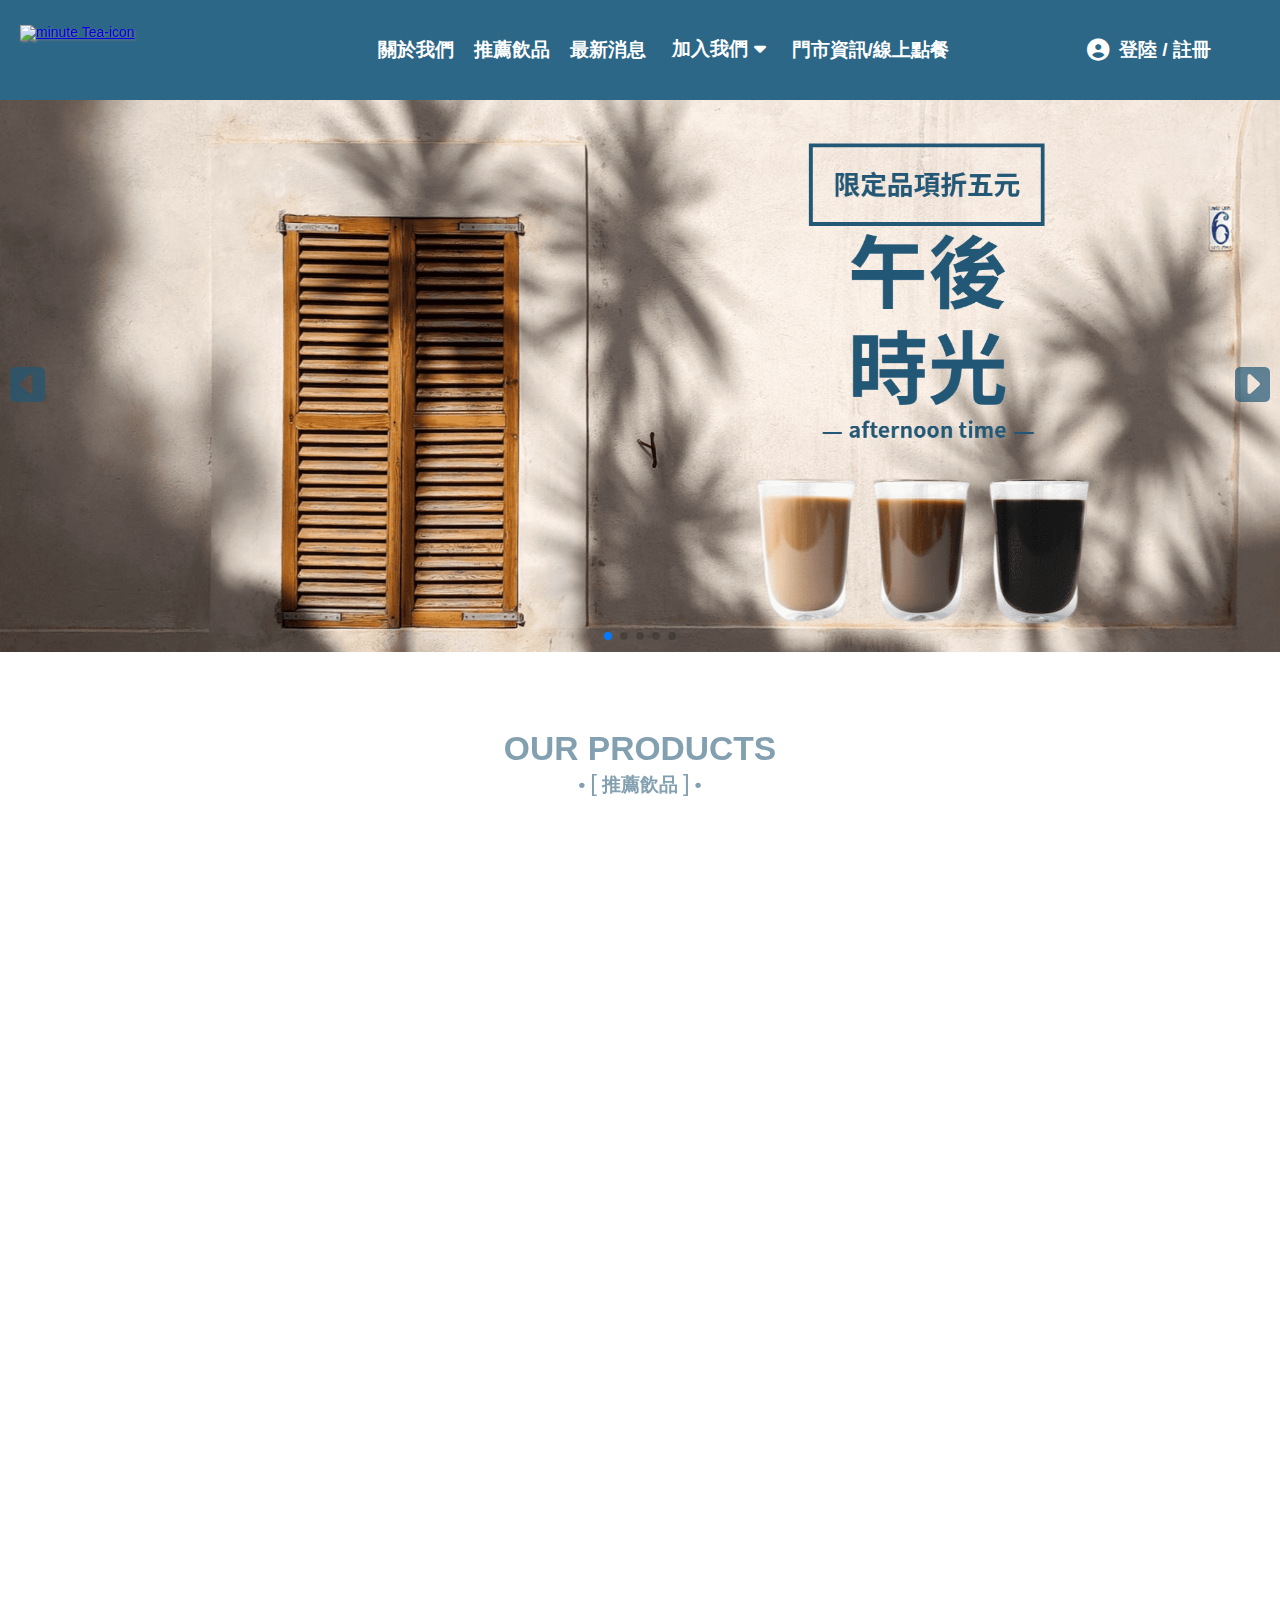
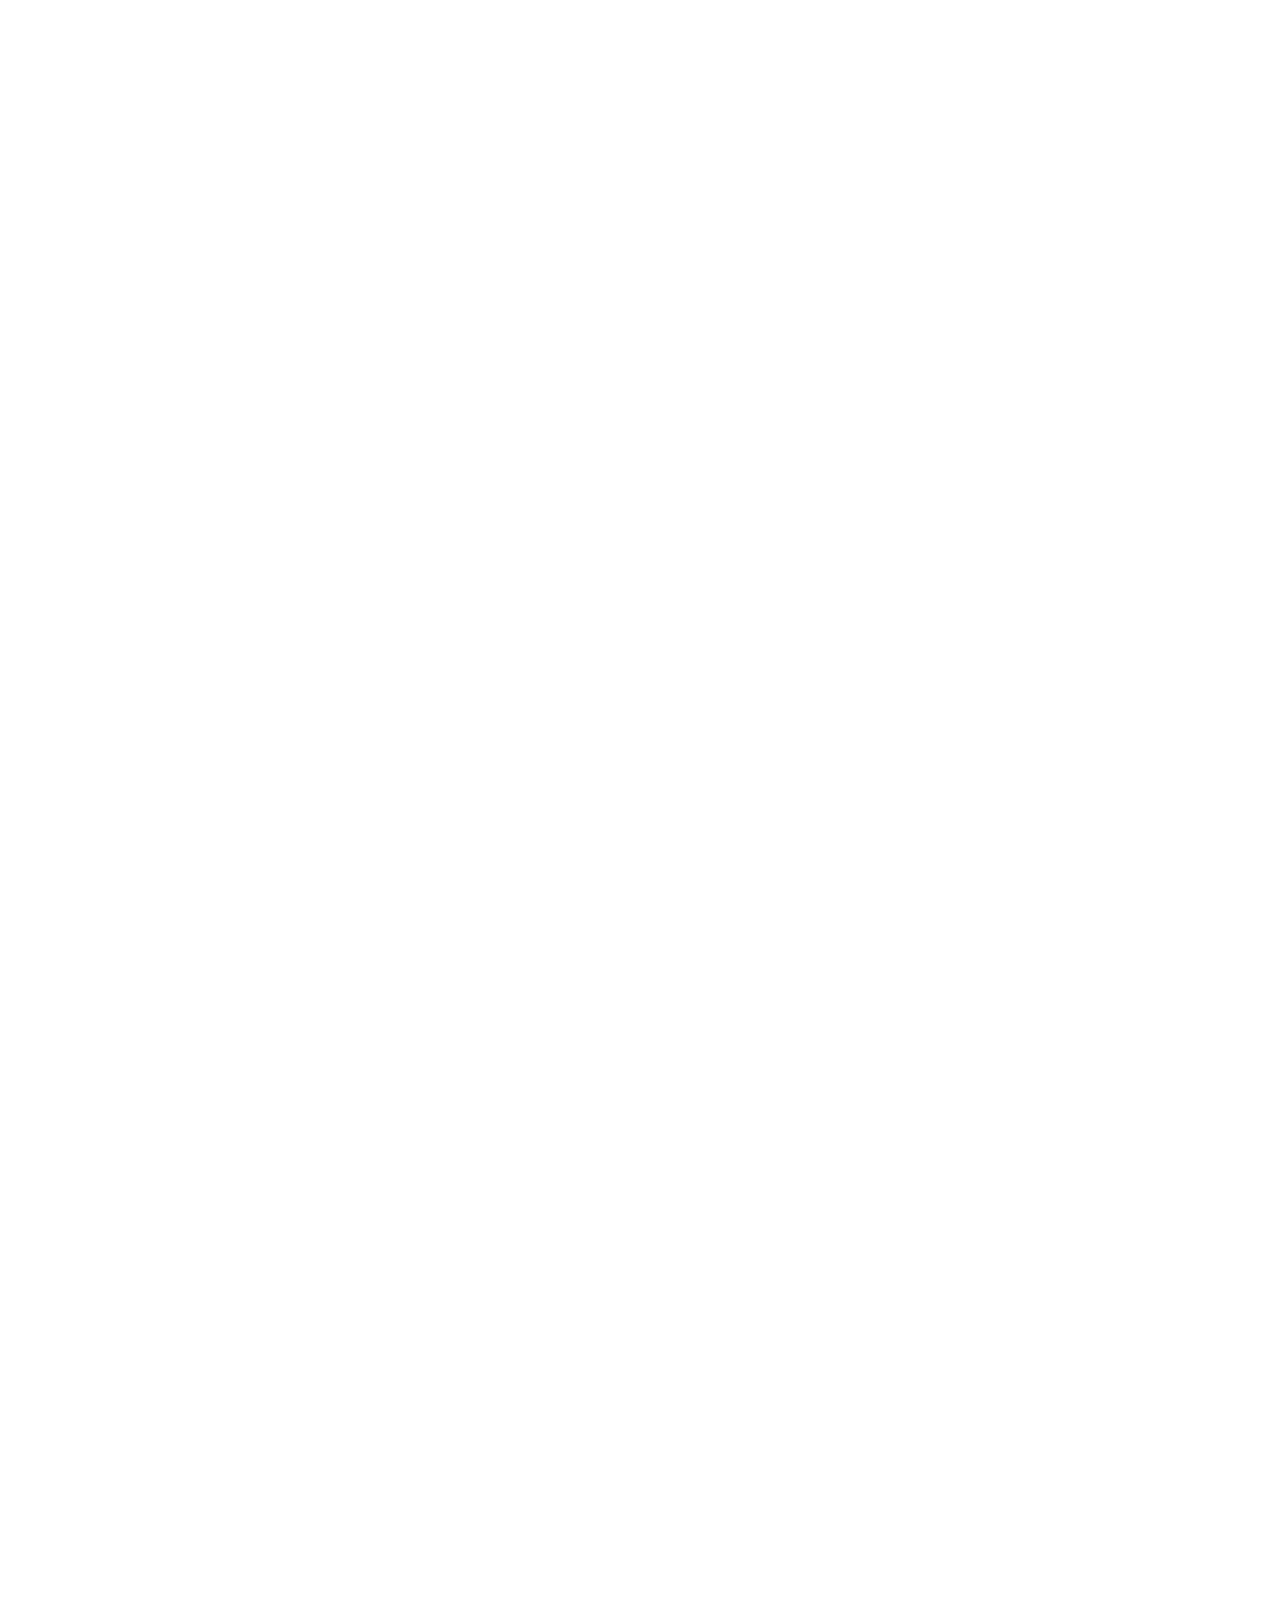
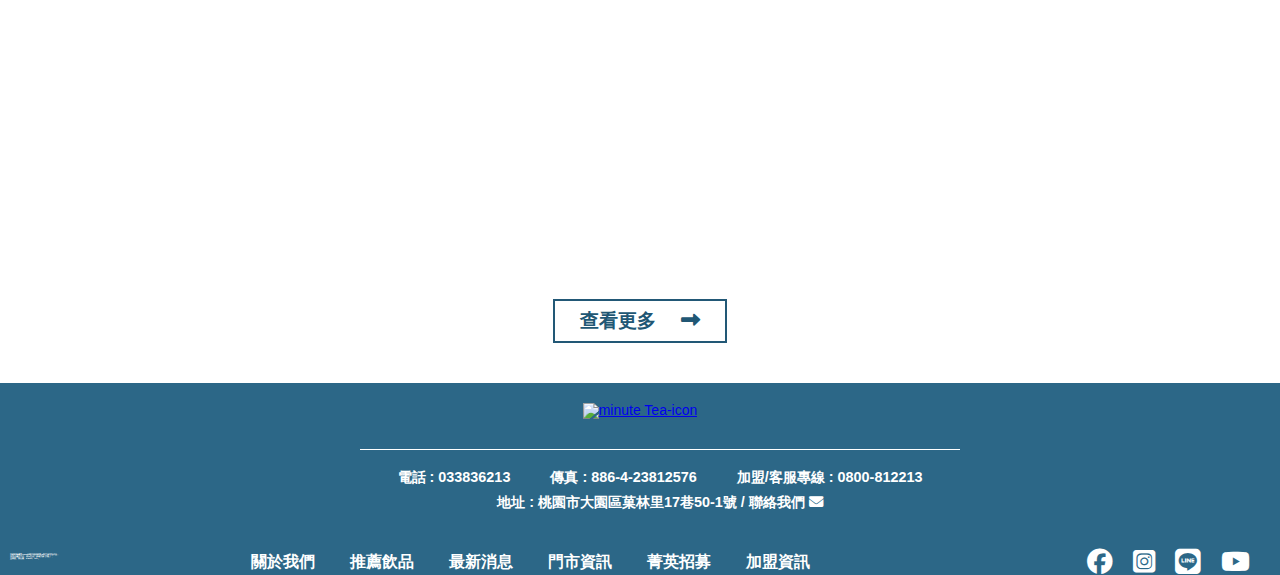
==== commit 075633bb: "202302152059" ====
--- a/index.html
+++ b/index.html
@@ -46,10 +46,11 @@
                 <li><a class="navli_bd" href="./store.html"><span>門市資訊/線上點餐</span></a></li>
             </ul>
             <ul class="nav_icons">
-                <li><a href="https://www.facebook.com/" target="_blank"><i class="fa-brands fa-facebook"></i></a></li>
+                <li><a href="#"><i class="fa-solid fa-circle-user"></i><p>登陸 / 註冊</p></a></li>
+                <!-- <li><a href="https://www.facebook.com/" target="_blank"><i class="fa-brands fa-facebook"></i></a></li>
                 <li><a href="https://www.instagram.com/" target="_blank"><i class="fa-brands fa-square-instagram"></i></a></li>
                 <li><a href="https://line.me/zh-hant/" target="_blank"><i class="fa-brands fa-line"></i></a></li>
-                <li><a href="https://www.youtube.com/" target="_blank"><i class="fa-brands fa-youtube"></i></a></li>
+                <li><a href="https://www.youtube.com/" target="_blank"><i class="fa-brands fa-youtube"></i></a></li> -->
             </ul>
         </nav>
     </header>
--- a/css/common/header_footer.css
+++ b/css/common/header_footer.css
@@ -1,5 +1,3 @@
-@import url(./common/reset.css);
-
 html{
     font-size: 62.5%;
     background-color: #ffffff;
@@ -14,25 +12,26 @@
 .header_main{    
     width: 100%;
     min-width: 1200px;
-    position: sticky;
+    height: 100px;
+    
     z-index: 10;
     top: 0;
     left: 0;
     right: 0;
-    background-color: #ffffff;
+    background-color: rgba(44, 103, 135, 1);
     box-shadow: 1px 1px 5px rgba(0, 0, 0, .5);
 }
 
 .header_nav{
     display: flex;
-    height: 100px;
-    width: 100%;
 }
 
 .nav_logo{
     width: 240px;
     margin-left: 20px;
     display: block;
+    filter: drop-shadow(1px 1px 1px gray);
+    
 }
 
 .nav_logo_a{
@@ -43,30 +42,66 @@
     display: flex;
     justify-content: center;
     width: 100%;
+    
 }
 
 .nav_bar li{
     padding-right: 20px;
     line-height: 100px;
+    
 }
 
 .nav_bar a{
     font-size: 1.2rem;
     font-weight: 600;
     text-decoration: none;
-    color: #000;
-}
-
-.nav_bar li a span{
-    color: #215774;
+    color: #ffffff;
+    display: block;
+    position: relative;
+}
+
+.nav_bar li .navli_bd::before {
+    content: "";
+    width: 0%;
+    position: absolute;
+    border-bottom:2px solid #ffffff ;
+    bottom: 34px;
+    left: 0;
+    transition: .6s;
+}
+
+.navol::before{
+    content: "";
+    width: 0%;
+    position: absolute;
+    border-bottom: 2px solid #ffffff ;
+    bottom: 32px;
+    left: 20px;
+    transition: .6s;
 }
 
 .dropdown_btn{
-    color: #000;
+    color: #ffffff;
     border: none;
     font-size: 1.2rem;
     font-weight: 600;
-    background-color: #f8f8f8;
+    background-color: rgba(44, 103, 135, 1);
+    position: relative;
+}
+
+.dropdown_btn p{
+    display: inline-block;
+}
+
+.dropdown_btn::before{
+    content: "";
+    width: 0%;
+    height: 2px;
+    position: absolute;
+    bottom: -5px;
+    left: 8px;
+    transition: 0.6s;
+    border-bottom: 2px solid #ffffff;
 }
 
 ol{
@@ -74,15 +109,17 @@
     display: none;
     box-shadow: 2px 2px 6px rgba(0, 0, 0, .2);
     z-index: 10;
+    background-color: #9cbcce;
+    
 }
 
 .dropdown_active{
     display: block;
+    
 }
 
 ol li{
-    
-    background-color: #f8f8f8;
+    background-color: rgba(44, 103, 135, 1);
     width: 140px;
 }
 
@@ -105,39 +142,67 @@
     display: flex;
     line-height: 100px;
     margin-right: 50px;
-
+}
+
+.nav_icons li{
+    
+}
+
+.nav_icons p{
+    color: #ffffff;
+    font-weight: 600;
+    font-size: 1.2rem;
+    
+}
+
+.nav_icons a{
+    display: flex;
+    width: 143px;
+    align-items: center;
+    text-decoration: none;
 }
 
 .nav_icons i{
-    padding-left: 20px;
-    color: #83A0B1;
+    padding-right: 10px;
+    color: #ffffff;
     font-size: 1.4rem;
-    
 }
 
 /* nav hover */
-.nav_bar li a:hover{
-    color: #215774;
+.nav_bar li:hover .navli_bd::before {
+    width: 99%;
+    transition: 0.6s;
+}
+
+.dropdown_btn:hover::before {
+    width: 72%;
+    transition: 0.6s;
+}
+
+.navol:hover::before{
+    width: 56%;
+    transition: 0.6s;
 }
 
 .nav_icons i:hover{
-    color: #215774;
+   
 }
 
 .dropdown_btn:hover{
-    color: #215774;
+  
 }
 
 /* footer */
 .about_footer{
     width: 100%;
     min-width: 1200px;
-    border-top: 2px solid #83A0B1;
+    background-color: rgba(44, 103, 135, 1);
+    color: #ffffff;
  
 }
 
 .footer_nav{
-
+    color: #ffffff;
     width: 100%;
     min-width: 1200px;
 }
@@ -150,19 +215,22 @@
     margin-bottom: 40px;
     width: 100%;
     min-width: 1200px;
+    color: #ffffff;
 }
 
 .footer_nav_logo{
     display: block;
     max-width: 150px;
     margin-bottom: 30px;
+    
 }
 
 .footer_boder{
     min-width: 600px;
-    border-bottom: 1px solid #83A0B1;
+    border-bottom: 1px solid #ffffff;
     margin-bottom: 20px;
     margin-left: 40px;
+    
 }
 
 .footer_connect{
@@ -170,21 +238,25 @@
     flex-wrap: wrap;
     justify-content: center;
     max-width: 600px;
+    
 }
 
 .footer_connect li{
     padding-left: 40px;
     font-size: .9rem;
     font-weight: bold;
+    
 }
 
 .footer_connect li p{
     padding-bottom: 10px;
+    color: #ffffff;
 }
 
 .footer_connect a{
     text-decoration: none;
     color: #000;
+    color: #ffffff;
 }
 
 .footer_btm{
@@ -205,7 +277,7 @@
 
 .footer_nav_bar{
     display: flex;
-    margin-right: 5px;
+    margin-right: 30px;
     
 }
 
@@ -215,7 +287,7 @@
     font-weight: bold;
     display: block;
     text-decoration: none;
-    color: #000;
+    color: #ffffff;
 }
 
 .footer_nav_icons{
@@ -225,13 +297,13 @@
 
 .footer_nav_icons i{
     padding-left: 20px;
-    color: #83A0B1;
+    color: #ffffff;
     font-size: 1.6rem;
 }
 
 /* hover */
 .footer_nav_icons i:hover{
-    color: #215774;
+  
 }
 
 /* menu bar */
@@ -243,20 +315,19 @@
 /*-------------navbar---------------*/
 @media screen and (max-width:428px){
     .header_main{
-        background-color: #f8f8f8;
-        min-width: 428px;
+        min-width: auto;
         width: 100%;
-        z-index: 10;
+        height: 80px;
         position: fixed;
         top: 0;
         left: 0;
-        z-index: 50;
+        z-index: 100;
         box-shadow: 1px 1px 5px rgba(0, 0, 0, .5);
     }
 
     .header_nav{
         width: 100%;
-        min-width: 428px;
+        min-width: auto;
         display: initial;
         
     }
@@ -264,23 +335,21 @@
     #menu_bar{
         display: initial;
         position: absolute;
-        font-size:2.5rem;
+        font-size:2rem;
         left: 15px;
-        top: 30px;
+        top: 27px;
+        color: #ffffff;
     }
 
     .nav_logo{
         margin: 0px auto;
         margin-bottom: 10px;
-        width: 200px;
-        
-  
+        width: 165px;
     }
 
     .nav_logo_a{
         display: block;
-        width: 100%;
-
+        min-width: auto;
     }
 
     .nav_bar{
@@ -297,8 +366,9 @@
         bottom: 0;
         margin-right: 0;
         z-index: 10;
-        overflow: auto;
         transition: 1s;
+        box-sizing: border-box;
+        overflow-y: auto;
     }
 
     .nav_bar li{
@@ -351,7 +421,7 @@
         justify-content: center;
         box-sizing: border-box;
         width: 100%;
-        min-width: 414px;
+        min-width: auto;
         z-index: 10;
         top: 650px;
         padding-right: 15px;
@@ -376,24 +446,29 @@
 
 /*-------------footer---------------*/
     .about_footer{
-        min-width: 428px;
+        min-width: auto;
+        margin: 0 auto;
+        width: 100%;
+        position: relative;
+        top: 110px;
     }
 
     .footer_nav{
-        min-width: 428px;
+        min-width: auto;
     }
 
     .footer_center{
-        min-width: 428px;
+        min-width: auto;
+        margin-bottom: 20px;
     }
 
     .footer_boder{
-        min-width: 250px;
+        min-width: auto;
         margin-left: 0;
     }
 
     .footer_connect{
-        min-width: 428px;
+        min-width: auto;
         display: flex;
         justify-content: center;
         flex-direction: column;
@@ -405,7 +480,7 @@
     }
 
     .footer_btm{
-        min-width: 428px;
+        min-width: auto;
     }
 
     .footer_nav_bar{
@@ -427,4 +502,9 @@
         padding-right: 10px;
     }
 
+    .footer_nav_logo{
+        width: 100px;
+        margin-bottom: 0px;
+    }
+
 }--- a/css/index.css
+++ b/css/index.css
@@ -1239,7 +1239,7 @@
     .Rindex_mynews{
         min-width: auto;
         position: relative;
-        height: 700px;
+        height: 710px;
         display: block;
     }
     
@@ -1307,7 +1307,7 @@
         min-width: auto;
     }
 
-    .store_left h1:nth-child(2n+1){
+    .store_left h1:nth-child(1n+2){
         display: none;
     }
 
